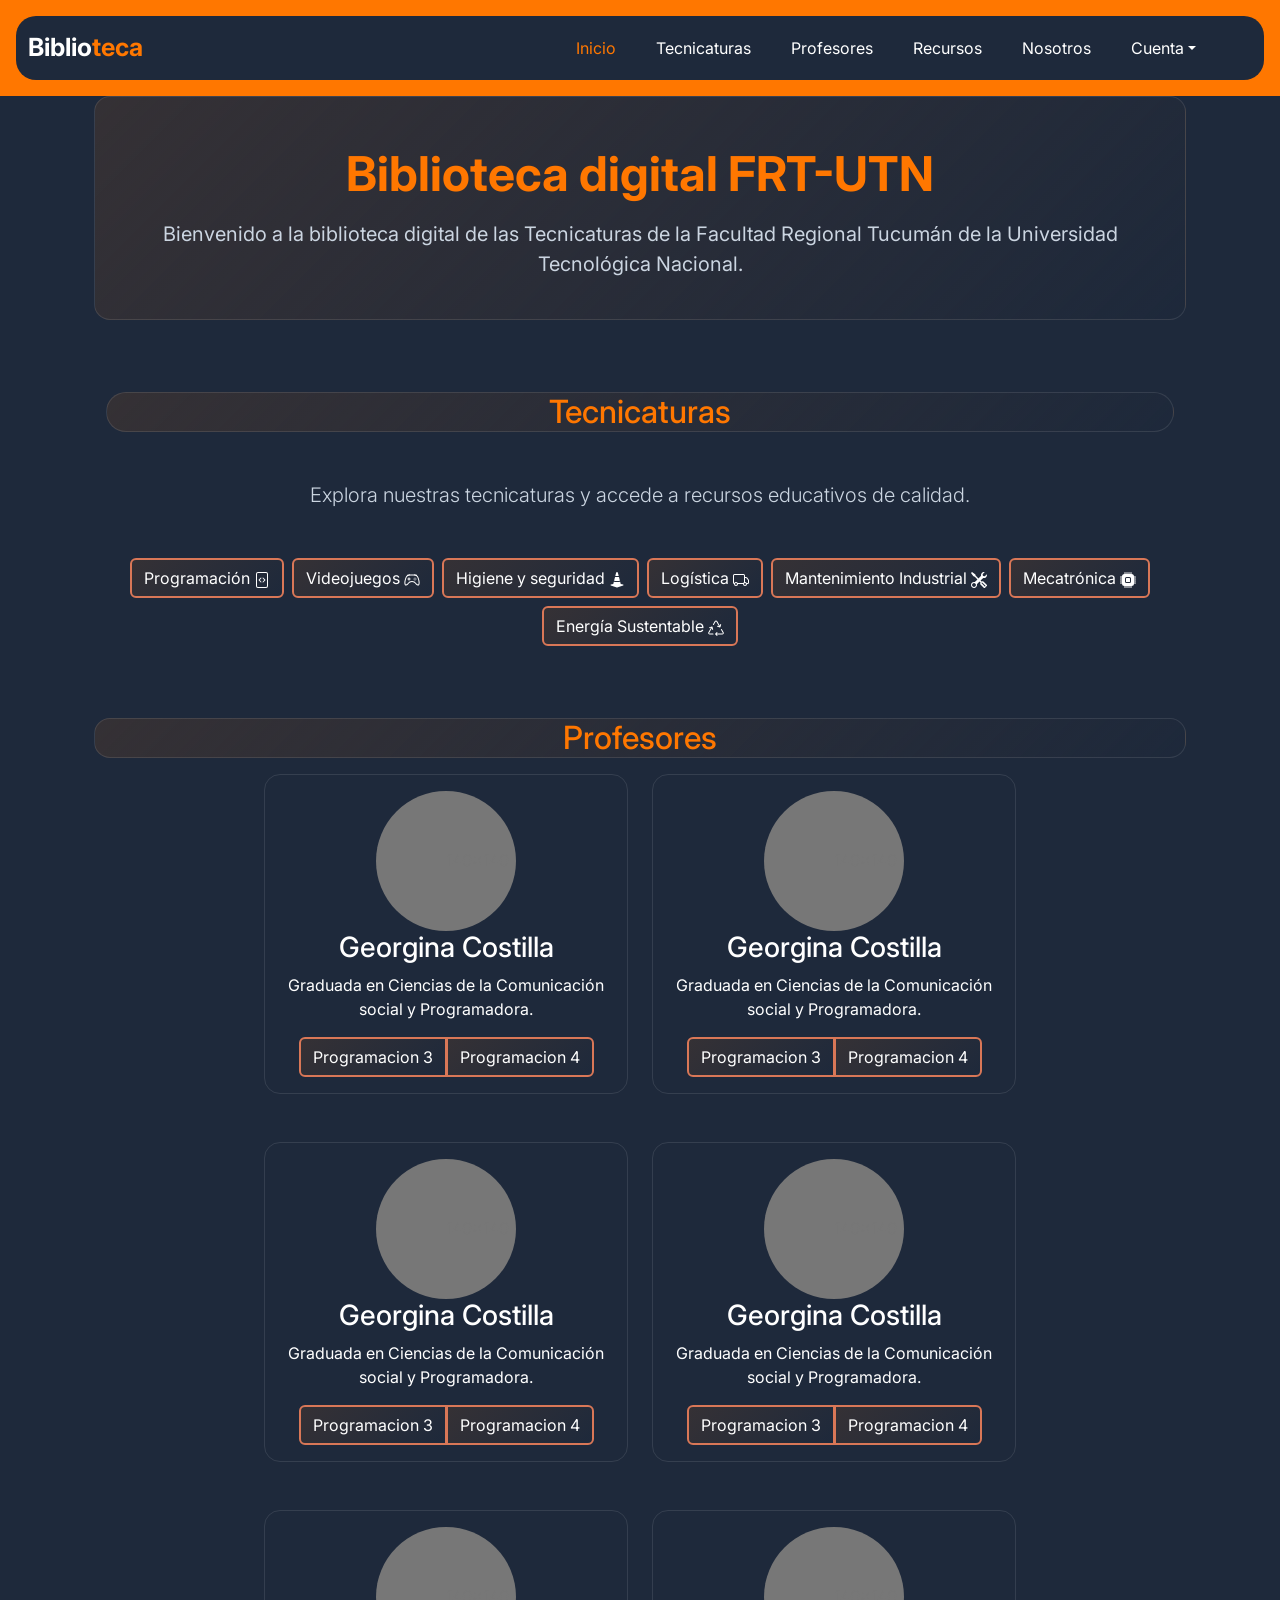
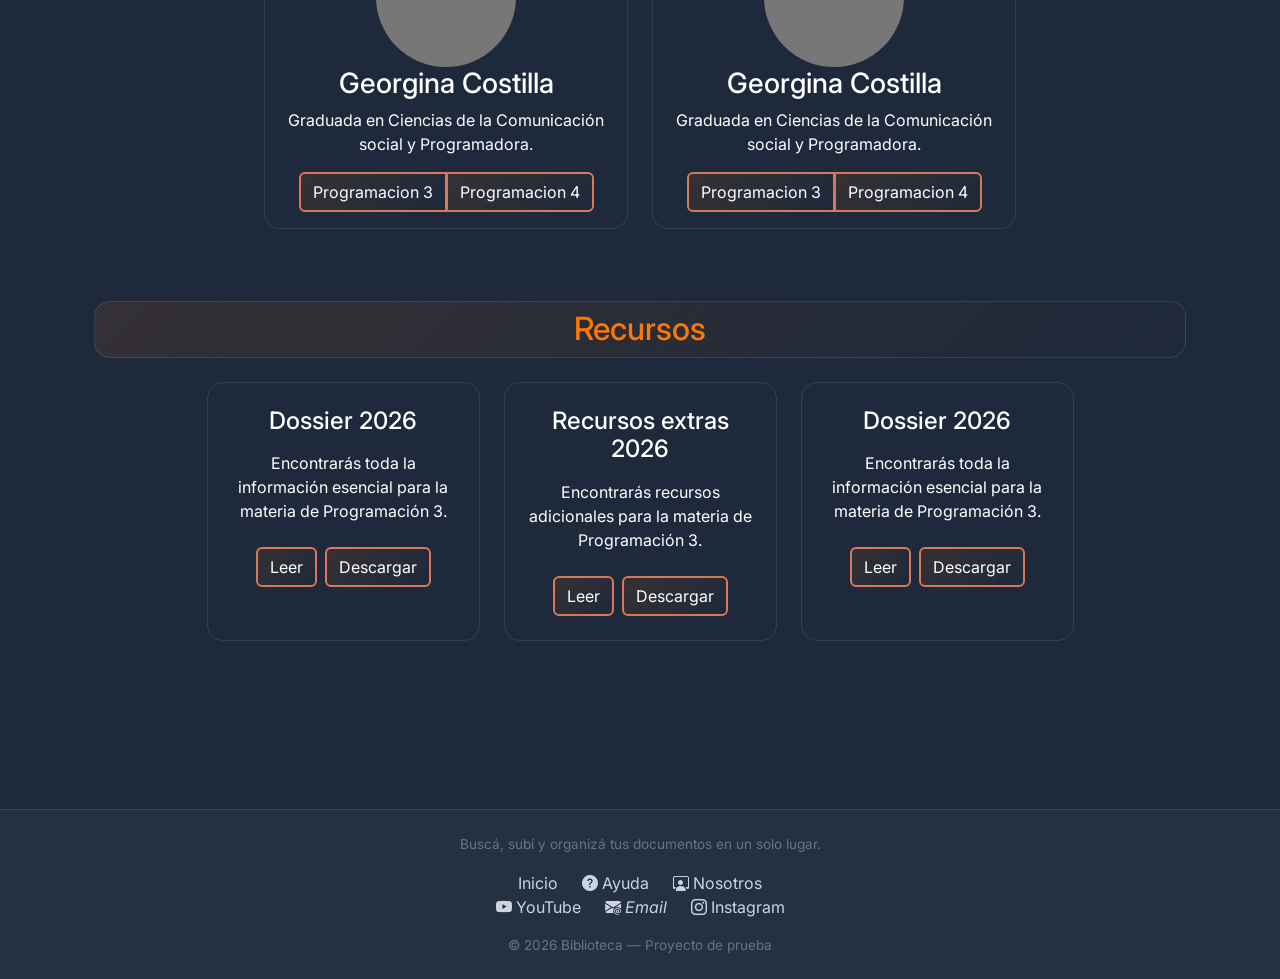
==== index.html @ dbf8df84 "Se cambio la localizacion de Footer a un HTML utilizando JavaScript" ====
<!DOCTYPE html>
<html lang="es">

<head>
    <!--metadatos-->
    <meta charset="UTF-8">
    <meta name="description" content="Biblioteca virtual de la UTN-FRT para las tecnicaturas">
    <meta name="keywords" content="UTN, UTN-FRT, Biblioteca UTN, Biblioteca Virtual UTN, Tecnicaturas, Tecnicaturas UTN, Tecnicaturas UTN-FRT, Programación UTN, Programación UTN-FRT, Higiene y seguridad UTN, Higiene y seguridad UTN-FRT, Logística UTN, Logística UTN-FRT, Desarrollo de videojuegos UTN, Desarrollo de videojuegos UTN-FRT, Mecatrónica UTN, Mecatrónica UTN-FRT, mantenimiento industrial UTN, energías renovables UTN, profesores UTN, material de estudio UTN">
    <meta name="viewport" content="width=device-width, initial-scale=1.0">
    <!--fuente-->
    <!-- Conexión previa para optimizar la carga -->
    <link rel="preconnect" href="https://fonts.googleapis.com">
    <link rel="preconnect" href="https://fonts.gstatic.com" crossorigin>
    <!-- Importación de la fuente Inter desde Google Fonts -->
    <link href="https://fonts.googleapis.com/css2?family=Inter:wght@100..900&display=swap" rel="stylesheet">
    <!--links-->
    <link href="https://cdn.jsdelivr.net/npm/bootstrap@5.3.8/dist/css/bootstrap.min.css" rel="stylesheet"
        integrity="sha384-sRIl4kxILFvY47J16cr9ZwB07vP4J8+LH7qKQnuqkuIAvNWLzeN8tE5YBujZqJLB" crossorigin="anonymous">
    <link rel="stylesheet" href="https://cdn.jsdelivr.net/npm/bootstrap-icons@1.13.1/font/bootstrap-icons.min.css">
    <link rel="icon" href="/img/logo-utn-3.jpg">
    <link rel="stylesheet" href="/style.css">
    <!--titulo-->
    <title>FRT-UTN | Biblioteca digital</title>
</head>

<body>
    <header class="header">
        <nav class="navbar navbar-expand-md" aria-label="Navegación principal">
            <div class="container-fluid">
                <a class="navbar-brand logo" href="#"><span class="logo-color1">Biblio</span><span class="logo-color2">teca</span></a>
                <button class="navbar-toggler" type="button" data-bs-toggle="collapse" data-bs-target="#navbarNavDropdown" aria-controls="navbarNavDropdown" aria-expanded="false" aria-label="Toggle navigation">
                <span class="navbar-toggler-icon"></span>
                </button>
                <div class="collapse navbar-collapse" id="navbarNavDropdown">
                <ul class="navbar-nav ms-auto gap-4 me-5">
                    <li class="nav-item"><a class="nav-link active" aria-current="page" href="#">Inicio</a></li>
                    <li class="nav-item"><a class="nav-link" href="#tecnicaturas">Tecnicaturas</a></li>
                    <li class="nav-item"><a class="nav-link" href="#profesores">Profesores</a></li>
                    <li class="nav-item"><a class="nav-link" href="#recursos">Recursos</a></li>
                    <li class="nav-item"><a class="nav-link" href="#">Nosotros</a></li>
                    <li class="nav-item dropdown"><a class="nav-link dropdown-toggle" href="#" role="button" data-bs-toggle="dropdown" aria-expanded="false">Cuenta</a>
                        <ul class="dropdown-menu">
                            <li><a class="dropdown-item" href="#">Mi perfil</a></li>
                            <li><a class="dropdown-item" href="#">Subir</a></li>
                            <li><a class="dropdown-item" href="#">Cerrar sesión</a></li>
                        </ul>
                    </li>
                </ul>
                </div>
            </div>
        </nav>
    </header>
    
    <main class="container my-5 px-4 pb-5 pt-5">
        <section id="nosotro"
            class="nosotros text-center p-4 pt-5 pb-4 min-vh-40 d-flex flex-column justify-content-center align-items-center mb-5 rounded-4 border border-white border-opacity-10"
            aria-labelledby="titulo-nosotros">
            <div>
                <h1 id="titulo-nosotros" class="display-5 fw-bold mb-3">Biblioteca digital FRT-UTN</h1>
                <p class="fs-5 mx-auto lh-base max-w-700">Bienvenido a la biblioteca digital de las Tecnicaturas de la
                    Facultad Regional Tucumán de la
                    Universidad Tecnológica Nacional.</p>
            </div>
        </section>
        <section id="tecnicaturas">
            <div class="container-fluid py-4">
                <h2 class="text-center">
                    Tecnicaturas
                </h2>
                <p class="lead text-center my-5">
                    Explora nuestras tecnicaturas y accede a recursos educativos de calidad.
                </p>
                <div class="d-flex justify-content-center flex-wrap gap-2">
                    <button type="button" class="btn btn-tecnicatura">
                        Programación
                        <svg xmlns="http://www.w3.org/2000/svg" width="16" height="16" fill="currentColor"
                            class="bi bi-file-code" viewBox="0 0 16 16">
                            <path
                                d="M6.646 5.646a.5.5 0 1 1 .708.708L5.707 8l1.647 1.646a.5.5 0 0 1-.708.708l-2-2a.5.5 0 0 1 0-.708zm2.708 0a.5.5 0 1 0-.708.708L10.293 8 8.646 9.646a.5.5 0 0 0 .708.708l2-2a.5.5 0 0 0 0-.708z" />
                            <path
                                d="M2 2a2 2 0 0 1 2-2h8a2 2 0 0 1 2 2v12a2 2 0 0 1-2 2H4a2 2 0 0 1-2-2zm10-1H4a1 1 0 0 0-1 1v12a1 1 0 0 0 1 1h8a1 1 0 0 0 1-1V2a1 1 0 0 0-1-1" />
                        </svg>
                    </button>
                    <button type="button" class="btn btn-tecnicatura">
                        Videojuegos <svg xmlns="http://www.w3.org/2000/svg" width="16" height="16" fill="currentColor"
                            class="bi bi-controller" viewBox="0 0 16 16">
                            <path
                                d="M11.5 6.027a.5.5 0 1 1-1 0 .5.5 0 0 1 1 0m-1.5 1.5a.5.5 0 1 0 0-1 .5.5 0 0 0 0 1m2.5-.5a.5.5 0 1 1-1 0 .5.5 0 0 1 1 0m-1.5 1.5a.5.5 0 1 0 0-1 .5.5 0 0 0 0 1m-6.5-3h1v1h1v1h-1v1h-1v-1h-1v-1h1z" />
                            <path
                                d="M3.051 3.26a.5.5 0 0 1 .354-.613l1.932-.518a.5.5 0 0 1 .62.39c.655-.079 1.35-.117 2.043-.117.72 0 1.443.041 2.12.126a.5.5 0 0 1 .622-.399l1.932.518a.5.5 0 0 1 .306.729q.211.136.373.297c.408.408.78 1.05 1.095 1.772.32.733.599 1.591.805 2.466s.34 1.78.364 2.606c.024.816-.059 1.602-.328 2.21a1.42 1.42 0 0 1-1.445.83c-.636-.067-1.115-.394-1.513-.773-.245-.232-.496-.526-.739-.808-.126-.148-.25-.292-.368-.423-.728-.804-1.597-1.527-3.224-1.527s-2.496.723-3.224 1.527c-.119.131-.242.275-.368.423-.243.282-.494.575-.739.808-.398.38-.877.706-1.513.773a1.42 1.42 0 0 1-1.445-.83c-.27-.608-.352-1.395-.329-2.21.024-.826.16-1.73.365-2.606.206-.875.486-1.733.805-2.466.315-.722.687-1.364 1.094-1.772a2.3 2.3 0 0 1 .433-.335l-.028-.079zm2.036.412c-.877.185-1.469.443-1.733.708-.276.276-.587.783-.885 1.465a14 14 0 0 0-.748 2.295 12.4 12.4 0 0 0-.339 2.406c-.022.755.062 1.368.243 1.776a.42.42 0 0 0 .426.24c.327-.034.61-.199.929-.502.212-.202.4-.423.615-.674.133-.156.276-.323.44-.504C4.861 9.969 5.978 9.027 8 9.027s3.139.942 3.965 1.855c.164.181.307.348.44.504.214.251.403.472.615.674.318.303.601.468.929.503a.42.42 0 0 0 .426-.241c.18-.408.265-1.02.243-1.776a12.4 12.4 0 0 0-.339-2.406 14 14 0 0 0-.748-2.295c-.298-.682-.61-1.19-.885-1.465-.264-.265-.856-.523-1.733-.708-.85-.179-1.877-.27-2.913-.27s-2.063.091-2.913.27" />
                        </svg>
                    </button>
                    <button type="button" class="btn btn-tecnicatura">
                        Higiene y seguridad
                        <svg xmlns="http://www.w3.org/2000/svg" width="16" height="16" fill="currentColor"
                            class="bi bi-cone-striped" viewBox="0 0 16 16">
                            <path
                                d="m9.97 4.88.953 3.811C10.159 8.878 9.14 9 8 9s-2.158-.122-2.923-.309L6.03 4.88C6.635 4.957 7.3 5 8 5s1.365-.043 1.97-.12m-.245-.978L8.97.88C8.718-.13 7.282-.13 7.03.88L6.275 3.9C6.8 3.965 7.382 4 8 4s1.2-.036 1.725-.098m4.396 8.613a.5.5 0 0 1 .037.96l-6 2a.5.5 0 0 1-.316 0l-6-2a.5.5 0 0 1 .037-.96l2.391-.598.565-2.257c.862.212 1.964.339 3.165.339s2.303-.127 3.165-.339l.565 2.257z" />
                        </svg>
                    </button>
                    <button type="button" class="btn btn-tecnicatura">
                        Logística
                        <svg xmlns="http://www.w3.org/2000/svg" width="16" height="16" fill="currentColor"
                            class="bi bi-truck" viewBox="0 0 16 16">
                            <path
                                d="M0 3.5A1.5 1.5 0 0 1 1.5 2h9A1.5 1.5 0 0 1 12 3.5V5h1.02a1.5 1.5 0 0 1 1.17.563l1.481 1.85a1.5 1.5 0 0 1 .329.938V10.5a1.5 1.5 0 0 1-1.5 1.5H14a2 2 0 1 1-4 0H5a2 2 0 1 1-3.998-.085A1.5 1.5 0 0 1 0 10.5zm1.294 7.456A2 2 0 0 1 4.732 11h5.536a2 2 0 0 1 .732-.732V3.5a.5.5 0 0 0-.5-.5h-9a.5.5 0 0 0-.5.5v7a.5.5 0 0 0 .294.456M12 10a2 2 0 0 1 1.732 1h.768a.5.5 0 0 0 .5-.5V8.35a.5.5 0 0 0-.11-.312l-1.48-1.85A.5.5 0 0 0 13.02 6H12zm-9 1a1 1 0 1 0 0 2 1 1 0 0 0 0-2m9 0a1 1 0 1 0 0 2 1 1 0 0 0 0-2" />
                        </svg>
                    </button>
                    <button type="button" class="btn btn-tecnicatura">
                        Mantenimiento Industrial
                        <svg xmlns="http://www.w3.org/2000/svg" width="16" height="16" fill="currentColor"
                            class="bi bi-tools" viewBox="0 0 16 16">
                            <path
                                d="M1 0 0 1l2.2 3.081a1 1 0 0 0 .815.419h.07a1 1 0 0 1 .708.293l2.675 2.675-2.617 2.654A3.003 3.003 0 0 0 0 13a3 3 0 1 0 5.878-.851l2.654-2.617.968.968-.305.914a1 1 0 0 0 .242 1.023l3.27 3.27a.997.997 0 0 0 1.414 0l1.586-1.586a.997.997 0 0 0 0-1.414l-3.27-3.27a1 1 0 0 0-1.023-.242L10.5 9.5l-.96-.96 2.68-2.643A3.005 3.005 0 0 0 16 3q0-.405-.102-.777l-2.14 2.141L12 4l-.364-1.757L13.777.102a3 3 0 0 0-3.675 3.68L7.462 6.46 4.793 3.793a1 1 0 0 1-.293-.707v-.071a1 1 0 0 0-.419-.814zm9.646 10.646a.5.5 0 0 1 .708 0l2.914 2.915a.5.5 0 0 1-.707.707l-2.915-2.914a.5.5 0 0 1 0-.708M3 11l.471.242.529.026.287.445.445.287.026.529L5 13l-.242.471-.026.529-.445.287-.287.445-.529.026L3 15l-.471-.242L2 14.732l-.287-.445L1.268 14l-.026-.529L1 13l.242-.471.026-.529.445-.287.287-.445.529-.026z" />
                        </svg>
                    </button>
                    <button type="button" class="btn btn-tecnicatura">
                        Mecatrónica
                        <svg xmlns="http://www.w3.org/2000/svg" width="16" height="16" fill="currentColor"
                            class="bi bi-cpu-fill" viewBox="0 0 16 16">
                            <path
                                d="M6.5 6a.5.5 0 0 0-.5.5v3a.5.5 0 0 0 .5.5h3a.5.5 0 0 0 .5-.5v-3a.5.5 0 0 0-.5-.5z" />
                            <path
                                d="M5.5.5a.5.5 0 0 0-1 0V2A2.5 2.5 0 0 0 2 4.5H.5a.5.5 0 0 0 0 1H2v1H.5a.5.5 0 0 0 0 1H2v1H.5a.5.5 0 0 0 0 1H2v1H.5a.5.5 0 0 0 0 1H2A2.5 2.5 0 0 0 4.5 14v1.5a.5.5 0 0 0 1 0V14h1v1.5a.5.5 0 0 0 1 0V14h1v1.5a.5.5 0 0 0 1 0V14h1v1.5a.5.5 0 0 0 1 0V14a2.5 2.5 0 0 0 2.5-2.5h1.5a.5.5 0 0 0 0-1H14v-1h1.5a.5.5 0 0 0 0-1H14v-1h1.5a.5.5 0 0 0 0-1H14v-1h1.5a.5.5 0 0 0 0-1H14A2.5 2.5 0 0 0 11.5 2V.5a.5.5 0 0 0-1 0V2h-1V.5a.5.5 0 0 0-1 0V2h-1V.5a.5.5 0 0 0-1 0V2h-1zm1 4.5h3A1.5 1.5 0 0 1 11 6.5v3A1.5 1.5 0 0 1 9.5 11h-3A1.5 1.5 0 0 1 5 9.5v-3A1.5 1.5 0 0 1 6.5 5" />
                        </svg>
                    </button>
                    <button type="button" class="btn btn-tecnicatura">
                        Energía Sustentable
                        <svg xmlns="http://www.w3.org/2000/svg" width="16" height="16" fill="currentColor"
                            class="bi bi-recycle" viewBox="0 0 16 16">
                            <path
                                d="M9.302 1.256a1.5 1.5 0 0 0-2.604 0l-1.704 2.98a.5.5 0 0 0 .869.497l1.703-2.981a.5.5 0 0 1 .868 0l2.54 4.444-1.256-.337a.5.5 0 1 0-.26.966l2.415.647a.5.5 0 0 0 .613-.353l.647-2.415a.5.5 0 1 0-.966-.259l-.333 1.242zM2.973 7.773l-1.255.337a.5.5 0 1 1-.26-.966l2.416-.647a.5.5 0 0 1 .612.353l.647 2.415a.5.5 0 0 1-.966.259l-.333-1.242-2.545 4.454a.5.5 0 0 0 .434.748H5a.5.5 0 0 1 0 1H1.723A1.5 1.5 0 0 1 .421 12.24zm10.89 1.463a.5.5 0 1 0-.868.496l1.716 3.004a.5.5 0 0 1-.434.748h-5.57l.647-.646a.5.5 0 1 0-.708-.707l-1.5 1.5a.5.5 0 0 0 0 .707l1.5 1.5a.5.5 0 1 0 .708-.707l-.647-.647h5.57a1.5 1.5 0 0 0 1.302-2.244z" />
                        </svg>
                    </button>
                </div>
            </div>
        </section>

        <section id="profesores" class="profesores my-5" aria-labelledby="titulo-profesores">
            <h2 class="text-center rounded-4 mb-3 border border-white border-opacity-10">
                Profesores
            </h2>
            <div id="carGroupProfesores" class="d-flex flex-wrap justify-content-center gap-4">
                <div id="cardProfesor"
                    class="card-profesor text-center p-3 mb-4 rounded-4 border border-white border-opacity-10 col-xxl-4 col-xl-4 col-lg-4 col-md-8 col-sm-12">
                    <svg class="bd-placeholder-img rounded-circle" width="140" height="140"
                        xmlns="http://www.w3.org/2000/svg" role="img" aria-label="Placeholder: 140x140"
                        preserveAspectRatio="xMidYMid slice" focusable="false">
                        <title>Placeholder</title>
                        <rect width="100%" height="100%" fill="#777"></rect><text x="50%" y="50%" fill="#777"
                            dy=".3em">140x140</text>
                    </svg>

                    <h3>Georgina Costilla</h3>
                    <p>Graduada en Ciencias de la Comunicación social y Programadora.</p>
                    <div id="btn-Profesor" class="btn-group" role="group">
                        <button type="button" class="btn btn-Profesor">Programacion 3</button>
                        <button type="button" class="btn btn-Profesor">Programacion 4</button>
                    </div>
                </div>
                <div id="cardProfesor"
                    class="card-profesor text-center p-3 mb-4 rounded-4 border border-white border-opacity-10 col-xxl-4 col-xl-4 col-lg-4 col-md-8 col-sm-12">
                    <svg class="bd-placeholder-img rounded-circle" width="140" height="140"
                        xmlns="http://www.w3.org/2000/svg" role="img" aria-label="Placeholder: 140x140"
                        preserveAspectRatio="xMidYMid slice" focusable="false">
                        <title>Placeholder</title>
                        <rect width="100%" height="100%" fill="#777"></rect><text x="50%" y="50%" fill="#777"
                            dy=".3em">140x140</text>
                    </svg>

                    <h3>Georgina Costilla</h3>
                    <p>Graduada en Ciencias de la Comunicación social y Programadora.</p>
                    <div id="btn-Profesor" class="btn-group" role="group">
                        <button type="button" class="btn btn-Profesor">Programacion 3</button>
                        <button type="button" class="btn btn-Profesor">Programacion 4</button>
                    </div>
                </div>
                <div id="cardProfesor"
                    class="card-profesor text-center p-3 mb-4 rounded-4 border border-white border-opacity-10 col-xxl-4 col-xl-4 col-lg-4 col-md-8 col-sm-12">
                    <svg class="bd-placeholder-img rounded-circle" width="140" height="140"
                        xmlns="http://www.w3.org/2000/svg" role="img" aria-label="Placeholder: 140x140"
                        preserveAspectRatio="xMidYMid slice" focusable="false">
                        <title>Placeholder</title>
                        <rect width="100%" height="100%" fill="#777"></rect><text x="50%" y="50%" fill="#777"
                            dy=".3em">140x140</text>
                    </svg>

                    <h3>Georgina Costilla</h3>
                    <p>Graduada en Ciencias de la Comunicación social y Programadora.</p>
                    <div id="btn-Profesor" class="btn-group" role="group">
                        <button type="button" class="btn btn-Profesor">Programacion 3</button>
                        <button type="button" class="btn btn-Profesor">Programacion 4</button>
                    </div>
                </div>
                <div id="cardProfesor"
                    class="card-profesor text-center p-3 mb-4 rounded-4 border border-white border-opacity-10 col-xxl-4 col-xl-4 col-lg-4 col-md-8 col-sm-12">
                    <svg class="bd-placeholder-img rounded-circle" width="140" height="140"
                        xmlns="http://www.w3.org/2000/svg" role="img" aria-label="Placeholder: 140x140"
                        preserveAspectRatio="xMidYMid slice" focusable="false">
                        <title>Placeholder</title>
                        <rect width="100%" height="100%" fill="#777"></rect><text x="50%" y="50%" fill="#777"
                            dy=".3em">140x140</text>
                    </svg>

                    <h3>Georgina Costilla</h3>
                    <p>Graduada en Ciencias de la Comunicación social y Programadora.</p>
                    <div id="btn-Profesor" class="btn-group" role="group">
                        <button type="button" class="btn btn-Profesor">Programacion 3</button>
                        <button type="button" class="btn btn-Profesor">Programacion 4</button>
                    </div>
                </div>
                <div id="cardProfesor"
                    class="card-profesor text-center p-3 mb-4 rounded-4 border border-white border-opacity-10 col-xxl-4 col-xl-4 col-lg-4 col-md-8 col-sm-12">
                    <svg class="bd-placeholder-img rounded-circle" width="140" height="140"
                        xmlns="http://www.w3.org/2000/svg" role="img" aria-label="Placeholder: 140x140"
                        preserveAspectRatio="xMidYMid slice" focusable="false">
                        <title>Placeholder</title>
                        <rect width="100%" height="100%" fill="#777"></rect><text x="50%" y="50%" fill="#777"
                            dy=".3em">140x140</text>
                    </svg>

                    <h3>Georgina Costilla</h3>
                    <p>Graduada en Ciencias de la Comunicación social y Programadora.</p>
                    <div id="btn-Profesor" class="btn-group" role="group">
                        <button type="button" class="btn btn-Profesor">Programacion 3</button>
                        <button type="button" class="btn btn-Profesor">Programacion 4</button>
                    </div>
                </div>
                <div id="cardProfesor"
                    class="card-profesor text-center p-3 mb-4 rounded-4 border border-white border-opacity-10 col-xxl-4 col-xl-4 col-lg-4 col-md-8 col-sm-12">
                    <svg class="bd-placeholder-img rounded-circle" width="140" height="140"
                        xmlns="http://www.w3.org/2000/svg" role="img" aria-label="Placeholder: 140x140"
                        preserveAspectRatio="xMidYMid slice" focusable="false">
                        <title>Placeholder</title>
                        <rect width="100%" height="100%" fill="#777"></rect><text x="50%" y="50%" fill="#777"
                            dy=".3em">140x140</text>
                    </svg>

                    <h3>Georgina Costilla</h3>
                    <p>Graduada en Ciencias de la Comunicación social y Programadora.</p>
                    <div id="btn-Profesor" class="btn-group" role="group">
                        <button type="button" class="btn btn-Profesor">Programacion 3</button>
                        <button type="button" class="btn btn-Profesor">Programacion 4</button>
                    </div>
                </div>
        </section>

        <section id="recursos" class="recursos my-5" aria-labelledby="titulo-recursos">
            <h2 id="titulo-recursos" class="text-center rounded-4 mb-4 border border-white border-opacity-10 py-2">
                Recursos
            </h2>
            <div id="recursosMain" class="d-flex flex-wrap justify-content-center gap-4">
                <div id="card-recursos"
                    class="card-recurso text-center p-4 mb-4 rounded-4 border border-white border-opacity-10 col-12 col-md-8 col-lg-4 col-xl-3">
                    <h5 class="card-title fs-4 mb-3">Dossier 2026</h5>
                    <p class="card-text mb-4">
                        Encontrarás toda la información esencial para la materia de Programación 3.
                    </p>
                    <div id="btn-recursos" class="d-flex justify-content-center gap-2">
                        <a href="#" class="btn btn-Profesor">Leer</a>
                        <a href="#" class="btn btn-Profesor">Descargar</a>
                    </div>
                </div>
                <div id="card-recursos"
                    class="card-recurso text-center p-4 mb-4 rounded-4 border border-white border-opacity-10 col-12 col-md-8 col-lg-4 col-xl-3">
                    <h5 class="card-title fs-4 mb-3">Recursos extras 2026</h5>
                    <p class="card-text mb-4">
                        Encontrarás recursos adicionales para la materia de Programación 3.
                    </p>
                    <div id="btn-recursos" class="d-flex justify-content-center gap-2">
                        <a href="#" class="btn btn-Profesor">Leer</a>
                        <a href="#" class="btn btn-Profesor">Descargar</a>
                    </div>
                </div>
                <div id="card-recursos"
                    class="card-recurso text-center p-4 mb-4 rounded-4 border border-white border-opacity-10 col-12 col-md-8 col-lg-4 col-xl-3">
                    <h5 class="card-title fs-4 mb-3">Dossier 2026</h5>
                    <p class="card-text mb-4">
                        Encontrarás toda la información esencial para la materia de Programación 3.
                    </p>
                    <div id="btn-recursos" class="d-flex justify-content-center gap-2">
                        <a href="#" class="btn btn-Profesor">Leer</a>
                        <a href="#" class="btn btn-Profesor">Descargar</a>
                    </div>
                </div>
            </div>
        </section>
    </main>
    <!-- Footer will be inserted here -->
  <div id="footer"></div>

  <script>
    fetch("/components/footer.html")
      .then(response => response.text())
      .then(html => {
        document.getElementById("footer").innerHTML = html;
      });
  </script>

    <script src="https://cdn.jsdelivr.net/npm/bootstrap@5.3.8/dist/js/bootstrap.bundle.min.js" integrity="sha384-FKyoEForCGlyvwx9Hj09JcYn3nv7wiPVlz7YYwJrWVcXK/BmnVDxM+D2scQbITxI" crossorigin="anonymous"></script>
</body>

</html>
---- style.css ----
* {
    margin: 0;
    padding: 0;
    box-sizing: border-box;
    font-family: "Inter", sans-serif;
}

:root {
    --color-primario: #1e293b;
    --color-secundario: #ff7700;
    --color-btn: #d97757;
    --color-blanco: #ffffff;
    --color-texto-suave: #cbd5e1;
    --sombra-card: 0 10px 20px rgba(0, 0, 0, 0.3);
}

/*----Navbar----*/

body {
    background-color: var(--color-primario);
    color: var(--color-blanco);
}

section {
    scroll-margin-top: 130px;
}

.header {
    position: fixed;
    top: 0;
    width: 100%;
    padding: 1rem;
    background-color: var(--color-secundario);
    z-index: 1000;
}

.logo {
    text-decoration: none;
    font-size: 25px;
    font-weight: bolder;
}

.logo-color1, .nav-link {
    color: var(--color-blanco);
}

.logo-color2, .navbar .nav-link.active,
.nav-link:hover,
.dropdown-item:hover,
.navbar .nav-link[aria-expanded="true"] {
    color: var(--color-secundario);
    transition: .4s;
}

.navbar{
    background: var(--color-primario);
    border-radius: 20px;
}

/*--Menú hamburguesa--*/
.navbar-toggler {
    border-color: var(--color-blanco);
}

.navbar-toggler-icon {
    filter: brightness(0) invert(1);
    transition: transform 0.3s ease;
}

.navbar-toggler[aria-expanded="true"] .navbar-toggler-icon {
    transform: rotate(90deg);
}

/*--transición del navbar--*/
.navbar-collapse {
    transition: height 0.4s ease;
}

/**--dropdown transición--*/
.dropdown-menu {
    background-color: var(--color-secundario);
    opacity: 0;
    transform: translateY(-10px);
    transition: opacity 0.3s ease, transform 0.3s ease;
}

.dropdown-menu.show {
    opacity: 1;
    transform: translateY(0);
}

.dropdown-item {
    transition: color 0.2s ease, background-color 0.2s ease;
}

.dropdown-item:hover {
    color: var(--color-blanco);
    background-color: var(--color-secundario);
    z-index: 1;
}

/*
.navbar {
    display: flex;
    justify-content:space-between;
    align-items: center;
    padding: 5px 10px;
    border-radius: 20px;
    z-index: -1;
}

.nav-list {
    display: flex;
    gap: 5rem;
}

.nav-list li {
    list-style: none;
}

.nav-list li a {
    padding: 15px;
    text-decoration: none;
    color: var(--color-blanco);
    font-weight: 500;
    border-radius: 50px;
    transition: 0.3s;
}


.dropdown-menu li {
    padding: 150px;
}

.dropdown-menu {
    background-color: var(--color-blanco);
    display: none;
    position: absolute;
    margin-top: 10px;
    padding: 15px 5px;
    border-radius: 20px;
}

.nav-list li a:hover {
    color: var(--color-primario);
    text-shadow: 0 0 1rem var(--color-blanco);
}

.nav-list li:hover>ul {
    display: block;
}
*/


/* main */

.nosotros {
    background: linear-gradient(135deg, rgba(255, 119, 0, 0.1) 0%, rgba(30, 41, 59, 1) 100%);
    border: 1px solid rgba(255, 255, 255, 0.1);
}

.nosotros h1 {
    color: var(--color-secundario);
}

.nosotros p {
    color: var(--color-texto-suave);
}
/*
main {
    padding-top: 100px;
    max-width: 1200px;
    margin: 0 auto;
    padding-left: 2rem;
    padding-right: 2rem;
    padding-bottom: 4rem;
}

.nosotros {
    text-align: center;
    padding: 4rem 1rem 3rem 1rem;
    min-height: 40vh;
    display: flex;
    flex-direction: column;
    justify-content: center;
    align-items: center;
    background: linear-gradient(135deg, rgba(255, 119, 0, 0.1) 0%, rgba(30, 41, 59, 1) 100%);
    border-radius: 20px;
    margin-bottom: 3rem;
    border: 1px solid rgba(255, 255, 255, 0.1);
}

.nosotros h1 {
    font-size: 2.5rem;
    color: var(--color-secundario);
    margin-bottom: 1rem;
}

.nosotros p {
    font-size: 1.1rem;
    color: var(--color-texto-suave);
    max-width: 700px;
    margin: 0 auto;
    line-height: 1.6;
}
*/

/* Tecnicaturas */

#tecnicaturas {
    width: 100%;
}

#tecnicaturas h2 {
    color: var(--color-secundario);
    background: linear-gradient(135deg, rgba(255, 119, 0, 0.1) 0%, rgba(30, 41, 59, 1) 100%);
    border-radius: 20px;
    margin-bottom: 2%;
    border: 1px solid rgba(255, 255, 255, 0.1);
}

#tecnicaturas p {
    color: var(--color-texto-suave);
    width: 100%;
}

.btn-tecnicatura {
    color: var(--color-blanco);
    border: 2px solid var(--color-btn);
    background: linear-gradient(135deg, rgba(255, 119, 0, 0.1) 0%, rgba(30, 41, 59, 1) 100%);
    transition: 0.3s;
}

.btn-tecnicatura:hover {
    background-color: var(--color-btn);
    border-color: var(--color-btn);
    color: var(--color-blanco);
}

/* SECCIÓN PROFESORES */

#profesores h2 {
    color: var(--color-secundario);
    background: linear-gradient(135deg, rgba(255, 119, 0, 0.1) 0%, rgba(30, 41, 59, 1) 100%);
}

#cardProfesor {
    border: 1px solid rgba(255, 255, 255, 0.1);
    transition: 0.5s;
}

#cardProfesor:hover {
    background: linear-gradient(135deg, rgba(255, 119, 0, 0.1) 0%, rgba(30, 41, 59, 1) 100%);
    box-shadow: var(--sombra-card);
    border-color: var(--color-secundario);
    width: 60%;
}   

.btn-Profesor {
    color: var(--color-blanco);
    border: 2px solid var(--color-btn);
    background: linear-gradient(135deg, rgba(255, 119, 0, 0.1) 0%, rgba(30, 41, 59, 1) 100%);

}
/* Recursos */

#recursos h2 {
    color: var(--color-secundario);
    background: linear-gradient(135deg, rgba(255, 119, 0, 0.1) 0%, rgba(30, 41, 59, 1) 100%);
}

.btn-recursos {
    color: var(--color-blanco);
    border: 2px solid var(--color-btn);
    background: linear-gradient(135deg, rgba(255, 119, 0, 0.1) 0%, rgba(30, 41, 59, 1) 100%);

}

/*
.tecnicaturas,
.recursos,
.profesores {
    margin-bottom: 4rem;
}

.tecnicaturas>div:first-child,
.recursos>div:first-child,
.profesores>div:first-child {
    text-align: center;
    margin-bottom: 2rem;
}

h2 {
    font-size: 2rem;
    color: var(--color-blanco);
    display: inline-block;
    margin-bottom: 0.5rem;
}

h2::after {
    content: '';
    display: block;
    width: 50%;
    height: 4px;
    background-color: var(--color-secundario);
    margin: 0.5rem auto 0 auto;
    border-radius: 2px;
}

section>div>p {
    color: #94a3b8;
    font-size: 1rem;
}

.tecnicaturas-main,
.recursos-main,
.profesores-main {
    display: grid;
    grid-template-columns: repeat(auto-fit, minmax(280px, 1fr));
    gap: 1.5rem;
    width: 100%;
}

.tecnicatura-card,
.recurso-card,
.profesor-card {
    background-color: rgba(255, 255, 255, 0.05);
    border: 1px solid rgba(255, 255, 255, 0.1);
    padding: 1.8rem;
    border-radius: 15px;
    transition: transform 0.3s ease, box-shadow 0.3s ease, border-color 0.3s ease;
    display: flex;
    flex-direction: column;
}

.tecnicatura-card:hover,
.recurso-card:hover,
.profesor-card:hover {
    transform: translateY(-5px);
    box-shadow: var(--sombra-card);
    border-color: var(--color-secundario);
}

.tecnicatura-card h3,
.recurso-card h3,
.profesor-card h3 {
    color: var(--color-secundario);
    font-size: 1.3rem;
    margin-bottom: 0.8rem;
}

.tecnicatura-card p,
.recurso-card p,
.profesor-card p {
    color: #e2e8f0;
    font-size: 0.95rem;
    line-height: 1.5;
}

/* footer */

.footer {
    background-color: rgba(255, 255, 255, 0.03);
    border-top: 1px solid rgba(255, 255, 255, 0.1);
   /* padding: 2.5rem 1rem 1.5rem 1rem;
    text-align: center;*/
}
/*
.footer-content {
    display: flex;
    flex-direction: column;
    align-items: center;
    gap: 1rem;
    margin-bottom: 1.5rem;
}

.footer-links ul {
    display: flex;
    gap: 2rem;
    list-style: none;
    flex-wrap: wrap;
    justify-content: center;
}
*/
.footer-links a {
    color: var(--color-texto-suave);
    text-decoration: none;
    transition: 0.3s;
}

.footer-links a:hover {
    color: var(--color-secundario);
}

.footer p {
    color: #64748b;
    font-size: 0.85rem;
}

/* MEDIA QUERIES */
/*
@media (max-width: 1024px) {
    main {
        max-width: 90%;
        padding-left: 1.5rem;
        padding-right: 1.5rem;
    }

    .nosotros h1 {
        font-size: 2.2rem;
    }
}

@media (max-width: 768px) {

    .header {
        padding: 1.2rem 1.5rem;
    }

    .nav-list {
        gap: 1.5rem;
    }

    .nav-list li a {
        padding: 10px;
        font-size: 0.9rem;
    }

    main {
        padding-top: 130px;
        padding-bottom: 3rem;
    }

    section[id] {
        scroll-margin-top: 130px;
    }

    .nosotros {
        padding: 2.5rem 1rem;
        min-height: 30vh;
        margin-bottom: 2.5rem;
    }

    .nosotros h1 {
        font-size: 1.8rem;
    }

    .nosotros p {
        font-size: 1rem;
    }

    h2 {
        font-size: 1.6rem;
    }

    .tecnicaturas,
    .recursos,
    .profesores {
        margin-bottom: 3rem;
    }

    .tecnicaturas-main,
    .recursos-main,
    .profesores-main {
        gap: 1.2rem;
    }

    .tecnicatura-card,
    .recurso-card,
    .profesor-card {
        padding: 1.4rem;
    }

    .footer-links ul {
        gap: 1.2rem;
    }
}

@media (max-width: 480px) {
    main {
        padding-left: 1rem;
        padding-right: 1rem;
        padding-top: 140px;
    }

    section[id] {
        scroll-margin-top: 140px;
    }

    .header {
        padding: 1rem;
    }

    .navbar {
        flex-wrap: wrap;
        row-gap: 0.5rem;
    }

    .nav-list {
        flex-wrap: wrap;
        gap: 0.5rem;
        justify-content: center;
    }

    .nosotros h1 {
        font-size: 1.5rem;
    }

    .nosotros p,
    section>div>p {
        font-size: 0.9rem;
    }

    h2 {
        font-size: 1.4rem;
    }

    .tecnicaturas-main,
    .recursos-main,
    .profesores-main {
        grid-template-columns: 1fr;
    }

    .footer-links ul {
        flex-direction: column;
        gap: 0.8rem;
    }
}
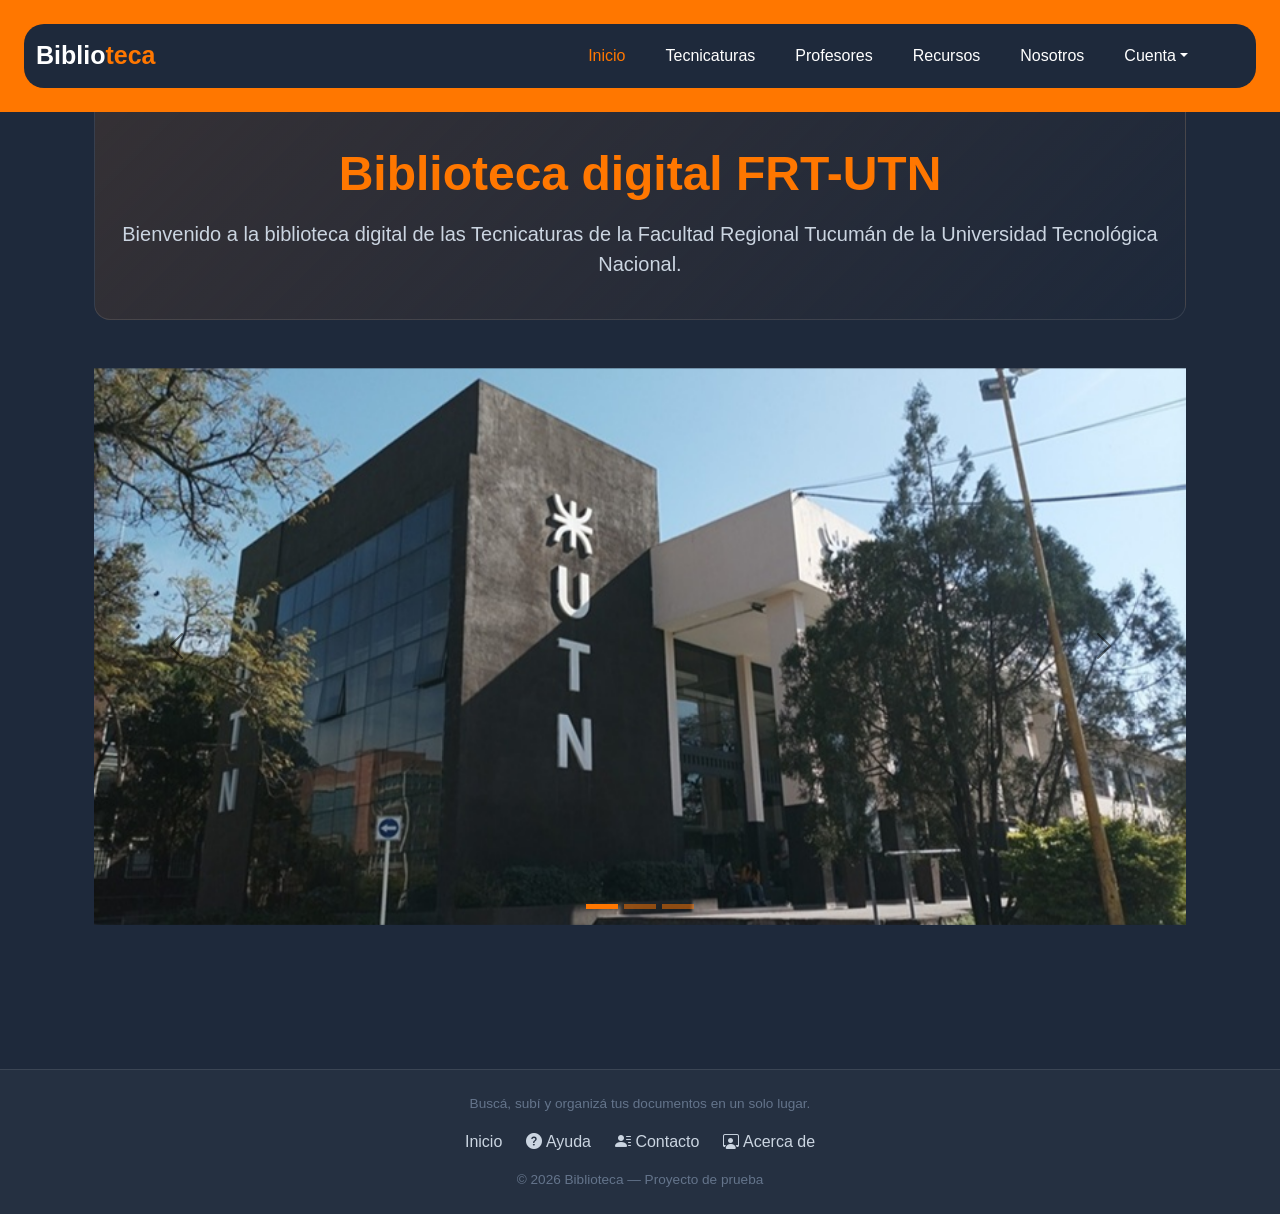
==== commit d9c34be9: "refactor:main,tecnicaturas,profesores" ====
--- a/index.html
+++ b/index.html
@@ -2,24 +2,18 @@
 <html lang="es">
 
 <head>
-    <!--metadatos-->
     <meta charset="UTF-8">
     <meta name="description" content="Biblioteca virtual de la UTN-FRT para las tecnicaturas">
-    <meta name="keywords" content="UTN, UTN-FRT, Biblioteca UTN, Biblioteca Virtual UTN, Tecnicaturas, Tecnicaturas UTN, Tecnicaturas UTN-FRT, Programación UTN, Programación UTN-FRT, Higiene y seguridad UTN, Higiene y seguridad UTN-FRT, Logística UTN, Logística UTN-FRT, Desarrollo de videojuegos UTN, Desarrollo de videojuegos UTN-FRT, Mecatrónica UTN, Mecatrónica UTN-FRT, mantenimiento industrial UTN, energías renovables UTN, profesores UTN, material de estudio UTN">
+    <meta name="keywords"
+        content="UTN, UTN-FRT, Biblioteca UTN, Biblioteca Virtual UTN, Tecnicaturas, Tecnicaturas UTN, Tecnicaturas UTN-FRT, Programación UTN, Programación UTN-FRT, Higiene y seguridad UTN, Higiene y seguridad UTN-FRT, Logística UTN, Logística UTN-FRT, Desarrollo de videojuegos UTN, Desarrollo de videojuegos UTN-FRT, Mecatrónica UTN, Mecatrónica UTN-FRT, mantenimiento industrial UTN, energías renovables UTN, profesores UTN, material de estudio UTN">
     <meta name="viewport" content="width=device-width, initial-scale=1.0">
-    <!--fuente-->
-    <!-- Conexión previa para optimizar la carga -->
-    <link rel="preconnect" href="https://fonts.googleapis.com">
-    <link rel="preconnect" href="https://fonts.gstatic.com" crossorigin>
-    <!-- Importación de la fuente Inter desde Google Fonts -->
-    <link href="https://fonts.googleapis.com/css2?family=Inter:wght@100..900&display=swap" rel="stylesheet">
-    <!--links-->
     <link href="https://cdn.jsdelivr.net/npm/bootstrap@5.3.8/dist/css/bootstrap.min.css" rel="stylesheet"
         integrity="sha384-sRIl4kxILFvY47J16cr9ZwB07vP4J8+LH7qKQnuqkuIAvNWLzeN8tE5YBujZqJLB" crossorigin="anonymous">
+    <script src="https://cdn.jsdelivr.net/npm/bootstrap@5.3.8/dist/js/bootstrap.bundle.min.js"
+        integrity="sha384-FKyoEForCGlyvwx9Hj09JcYn3nv7wiPVlz7YYwJrWVcXK/BmnVDxM+D2scQbITxI"
+        crossorigin="anonymous"></script>
     <link rel="stylesheet" href="https://cdn.jsdelivr.net/npm/bootstrap-icons@1.13.1/font/bootstrap-icons.min.css">
-    <link rel="icon" href="/img/logo-utn-3.jpg">
     <link rel="stylesheet" href="/style.css">
-    <!--titulo-->
     <title>FRT-UTN | Biblioteca digital</title>
 </head>
 
@@ -27,30 +21,34 @@
     <header class="header">
         <nav class="navbar navbar-expand-md" aria-label="Navegación principal">
             <div class="container-fluid">
-                <a class="navbar-brand logo" href="#"><span class="logo-color1">Biblio</span><span class="logo-color2">teca</span></a>
-                <button class="navbar-toggler" type="button" data-bs-toggle="collapse" data-bs-target="#navbarNavDropdown" aria-controls="navbarNavDropdown" aria-expanded="false" aria-label="Toggle navigation">
-                <span class="navbar-toggler-icon"></span>
+                <a class="navbar-brand logo" href="#"><span class="logo-color1">Biblio</span><span
+                        class="logo-color2">teca</span></a>
+                <button class="navbar-toggler" type="button" data-bs-toggle="collapse"
+                    data-bs-target="#navbarNavDropdown" aria-controls="navbarNavDropdown" aria-expanded="false"
+                    aria-label="Toggle navigation">
+                    <span class="navbar-toggler-icon"></span>
                 </button>
                 <div class="collapse navbar-collapse" id="navbarNavDropdown">
-                <ul class="navbar-nav ms-auto gap-4 me-5">
-                    <li class="nav-item"><a class="nav-link active" aria-current="page" href="#">Inicio</a></li>
-                    <li class="nav-item"><a class="nav-link" href="#tecnicaturas">Tecnicaturas</a></li>
-                    <li class="nav-item"><a class="nav-link" href="#profesores">Profesores</a></li>
-                    <li class="nav-item"><a class="nav-link" href="#recursos">Recursos</a></li>
-                    <li class="nav-item"><a class="nav-link" href="#">Nosotros</a></li>
-                    <li class="nav-item dropdown"><a class="nav-link dropdown-toggle" href="#" role="button" data-bs-toggle="dropdown" aria-expanded="false">Cuenta</a>
-                        <ul class="dropdown-menu">
-                            <li><a class="dropdown-item" href="#">Mi perfil</a></li>
-                            <li><a class="dropdown-item" href="#">Subir</a></li>
-                            <li><a class="dropdown-item" href="#">Cerrar sesión</a></li>
-                        </ul>
-                    </li>
-                </ul>
+                    <ul class="navbar-nav ms-auto gap-4 me-5">
+                        <li class="nav-item"><a class="nav-link active" aria-current="page" href="#">Inicio</a></li>
+                        <li class="nav-item"><a class="nav-link" href="#">Tecnicaturas</a></li>
+                        <li class="nav-item"><a class="nav-link" href="/components/profesores.html">Profesores</a></li>
+                        <li class="nav-item"><a class="nav-link" href="#">Recursos</a></li>
+                        <li class="nav-item"><a class="nav-link" href="#">Nosotros</a></li>
+                        <li class="nav-item dropdown"><a class="nav-link dropdown-toggle" href="#" role="button"
+                                data-bs-toggle="dropdown" aria-expanded="false">Cuenta</a>
+                            <ul class="dropdown-menu">
+                                <li><a class="dropdown-item" href="#">Mi perfil</a></li>
+                                <li><a class="dropdown-item" href="#">Subir</a></li>
+                                <li><a class="dropdown-item" href="#">Cerrar sesión</a></li>
+                            </ul>
+                        </li>
+                    </ul>
                 </div>
             </div>
         </nav>
     </header>
-    
+
     <main class="container my-5 px-4 pb-5 pt-5">
         <section id="nosotro"
             class="nosotros text-center p-4 pt-5 pb-4 min-vh-40 d-flex flex-column justify-content-center align-items-center mb-5 rounded-4 border border-white border-opacity-10"
@@ -62,242 +60,70 @@
                     Universidad Tecnológica Nacional.</p>
             </div>
         </section>
-        <section id="tecnicaturas">
-            <div class="container-fluid py-4">
-                <h2 class="text-center">
-                    Tecnicaturas
-                </h2>
-                <p class="lead text-center my-5">
-                    Explora nuestras tecnicaturas y accede a recursos educativos de calidad.
-                </p>
-                <div class="d-flex justify-content-center flex-wrap gap-2">
-                    <button type="button" class="btn btn-tecnicatura">
-                        Programación
-                        <svg xmlns="http://www.w3.org/2000/svg" width="16" height="16" fill="currentColor"
-                            class="bi bi-file-code" viewBox="0 0 16 16">
-                            <path
-                                d="M6.646 5.646a.5.5 0 1 1 .708.708L5.707 8l1.647 1.646a.5.5 0 0 1-.708.708l-2-2a.5.5 0 0 1 0-.708zm2.708 0a.5.5 0 1 0-.708.708L10.293 8 8.646 9.646a.5.5 0 0 0 .708.708l2-2a.5.5 0 0 0 0-.708z" />
-                            <path
-                                d="M2 2a2 2 0 0 1 2-2h8a2 2 0 0 1 2 2v12a2 2 0 0 1-2 2H4a2 2 0 0 1-2-2zm10-1H4a1 1 0 0 0-1 1v12a1 1 0 0 0 1 1h8a1 1 0 0 0 1-1V2a1 1 0 0 0-1-1" />
-                        </svg>
-                    </button>
-                    <button type="button" class="btn btn-tecnicatura">
-                        Videojuegos <svg xmlns="http://www.w3.org/2000/svg" width="16" height="16" fill="currentColor"
-                            class="bi bi-controller" viewBox="0 0 16 16">
-                            <path
-                                d="M11.5 6.027a.5.5 0 1 1-1 0 .5.5 0 0 1 1 0m-1.5 1.5a.5.5 0 1 0 0-1 .5.5 0 0 0 0 1m2.5-.5a.5.5 0 1 1-1 0 .5.5 0 0 1 1 0m-1.5 1.5a.5.5 0 1 0 0-1 .5.5 0 0 0 0 1m-6.5-3h1v1h1v1h-1v1h-1v-1h-1v-1h1z" />
-                            <path
-                                d="M3.051 3.26a.5.5 0 0 1 .354-.613l1.932-.518a.5.5 0 0 1 .62.39c.655-.079 1.35-.117 2.043-.117.72 0 1.443.041 2.12.126a.5.5 0 0 1 .622-.399l1.932.518a.5.5 0 0 1 .306.729q.211.136.373.297c.408.408.78 1.05 1.095 1.772.32.733.599 1.591.805 2.466s.34 1.78.364 2.606c.024.816-.059 1.602-.328 2.21a1.42 1.42 0 0 1-1.445.83c-.636-.067-1.115-.394-1.513-.773-.245-.232-.496-.526-.739-.808-.126-.148-.25-.292-.368-.423-.728-.804-1.597-1.527-3.224-1.527s-2.496.723-3.224 1.527c-.119.131-.242.275-.368.423-.243.282-.494.575-.739.808-.398.38-.877.706-1.513.773a1.42 1.42 0 0 1-1.445-.83c-.27-.608-.352-1.395-.329-2.21.024-.826.16-1.73.365-2.606.206-.875.486-1.733.805-2.466.315-.722.687-1.364 1.094-1.772a2.3 2.3 0 0 1 .433-.335l-.028-.079zm2.036.412c-.877.185-1.469.443-1.733.708-.276.276-.587.783-.885 1.465a14 14 0 0 0-.748 2.295 12.4 12.4 0 0 0-.339 2.406c-.022.755.062 1.368.243 1.776a.42.42 0 0 0 .426.24c.327-.034.61-.199.929-.502.212-.202.4-.423.615-.674.133-.156.276-.323.44-.504C4.861 9.969 5.978 9.027 8 9.027s3.139.942 3.965 1.855c.164.181.307.348.44.504.214.251.403.472.615.674.318.303.601.468.929.503a.42.42 0 0 0 .426-.241c.18-.408.265-1.02.243-1.776a12.4 12.4 0 0 0-.339-2.406 14 14 0 0 0-.748-2.295c-.298-.682-.61-1.19-.885-1.465-.264-.265-.856-.523-1.733-.708-.85-.179-1.877-.27-2.913-.27s-2.063.091-2.913.27" />
-                        </svg>
-                    </button>
-                    <button type="button" class="btn btn-tecnicatura">
-                        Higiene y seguridad
-                        <svg xmlns="http://www.w3.org/2000/svg" width="16" height="16" fill="currentColor"
-                            class="bi bi-cone-striped" viewBox="0 0 16 16">
-                            <path
-                                d="m9.97 4.88.953 3.811C10.159 8.878 9.14 9 8 9s-2.158-.122-2.923-.309L6.03 4.88C6.635 4.957 7.3 5 8 5s1.365-.043 1.97-.12m-.245-.978L8.97.88C8.718-.13 7.282-.13 7.03.88L6.275 3.9C6.8 3.965 7.382 4 8 4s1.2-.036 1.725-.098m4.396 8.613a.5.5 0 0 1 .037.96l-6 2a.5.5 0 0 1-.316 0l-6-2a.5.5 0 0 1 .037-.96l2.391-.598.565-2.257c.862.212 1.964.339 3.165.339s2.303-.127 3.165-.339l.565 2.257z" />
-                        </svg>
-                    </button>
-                    <button type="button" class="btn btn-tecnicatura">
-                        Logística
-                        <svg xmlns="http://www.w3.org/2000/svg" width="16" height="16" fill="currentColor"
-                            class="bi bi-truck" viewBox="0 0 16 16">
-                            <path
-                                d="M0 3.5A1.5 1.5 0 0 1 1.5 2h9A1.5 1.5 0 0 1 12 3.5V5h1.02a1.5 1.5 0 0 1 1.17.563l1.481 1.85a1.5 1.5 0 0 1 .329.938V10.5a1.5 1.5 0 0 1-1.5 1.5H14a2 2 0 1 1-4 0H5a2 2 0 1 1-3.998-.085A1.5 1.5 0 0 1 0 10.5zm1.294 7.456A2 2 0 0 1 4.732 11h5.536a2 2 0 0 1 .732-.732V3.5a.5.5 0 0 0-.5-.5h-9a.5.5 0 0 0-.5.5v7a.5.5 0 0 0 .294.456M12 10a2 2 0 0 1 1.732 1h.768a.5.5 0 0 0 .5-.5V8.35a.5.5 0 0 0-.11-.312l-1.48-1.85A.5.5 0 0 0 13.02 6H12zm-9 1a1 1 0 1 0 0 2 1 1 0 0 0 0-2m9 0a1 1 0 1 0 0 2 1 1 0 0 0 0-2" />
-                        </svg>
-                    </button>
-                    <button type="button" class="btn btn-tecnicatura">
-                        Mantenimiento Industrial
-                        <svg xmlns="http://www.w3.org/2000/svg" width="16" height="16" fill="currentColor"
-                            class="bi bi-tools" viewBox="0 0 16 16">
-                            <path
-                                d="M1 0 0 1l2.2 3.081a1 1 0 0 0 .815.419h.07a1 1 0 0 1 .708.293l2.675 2.675-2.617 2.654A3.003 3.003 0 0 0 0 13a3 3 0 1 0 5.878-.851l2.654-2.617.968.968-.305.914a1 1 0 0 0 .242 1.023l3.27 3.27a.997.997 0 0 0 1.414 0l1.586-1.586a.997.997 0 0 0 0-1.414l-3.27-3.27a1 1 0 0 0-1.023-.242L10.5 9.5l-.96-.96 2.68-2.643A3.005 3.005 0 0 0 16 3q0-.405-.102-.777l-2.14 2.141L12 4l-.364-1.757L13.777.102a3 3 0 0 0-3.675 3.68L7.462 6.46 4.793 3.793a1 1 0 0 1-.293-.707v-.071a1 1 0 0 0-.419-.814zm9.646 10.646a.5.5 0 0 1 .708 0l2.914 2.915a.5.5 0 0 1-.707.707l-2.915-2.914a.5.5 0 0 1 0-.708M3 11l.471.242.529.026.287.445.445.287.026.529L5 13l-.242.471-.026.529-.445.287-.287.445-.529.026L3 15l-.471-.242L2 14.732l-.287-.445L1.268 14l-.026-.529L1 13l.242-.471.026-.529.445-.287.287-.445.529-.026z" />
-                        </svg>
-                    </button>
-                    <button type="button" class="btn btn-tecnicatura">
-                        Mecatrónica
-                        <svg xmlns="http://www.w3.org/2000/svg" width="16" height="16" fill="currentColor"
-                            class="bi bi-cpu-fill" viewBox="0 0 16 16">
-                            <path
-                                d="M6.5 6a.5.5 0 0 0-.5.5v3a.5.5 0 0 0 .5.5h3a.5.5 0 0 0 .5-.5v-3a.5.5 0 0 0-.5-.5z" />
-                            <path
-                                d="M5.5.5a.5.5 0 0 0-1 0V2A2.5 2.5 0 0 0 2 4.5H.5a.5.5 0 0 0 0 1H2v1H.5a.5.5 0 0 0 0 1H2v1H.5a.5.5 0 0 0 0 1H2v1H.5a.5.5 0 0 0 0 1H2A2.5 2.5 0 0 0 4.5 14v1.5a.5.5 0 0 0 1 0V14h1v1.5a.5.5 0 0 0 1 0V14h1v1.5a.5.5 0 0 0 1 0V14h1v1.5a.5.5 0 0 0 1 0V14a2.5 2.5 0 0 0 2.5-2.5h1.5a.5.5 0 0 0 0-1H14v-1h1.5a.5.5 0 0 0 0-1H14v-1h1.5a.5.5 0 0 0 0-1H14v-1h1.5a.5.5 0 0 0 0-1H14A2.5 2.5 0 0 0 11.5 2V.5a.5.5 0 0 0-1 0V2h-1V.5a.5.5 0 0 0-1 0V2h-1V.5a.5.5 0 0 0-1 0V2h-1zm1 4.5h3A1.5 1.5 0 0 1 11 6.5v3A1.5 1.5 0 0 1 9.5 11h-3A1.5 1.5 0 0 1 5 9.5v-3A1.5 1.5 0 0 1 6.5 5" />
-                        </svg>
-                    </button>
-                    <button type="button" class="btn btn-tecnicatura">
-                        Energía Sustentable
-                        <svg xmlns="http://www.w3.org/2000/svg" width="16" height="16" fill="currentColor"
-                            class="bi bi-recycle" viewBox="0 0 16 16">
-                            <path
-                                d="M9.302 1.256a1.5 1.5 0 0 0-2.604 0l-1.704 2.98a.5.5 0 0 0 .869.497l1.703-2.981a.5.5 0 0 1 .868 0l2.54 4.444-1.256-.337a.5.5 0 1 0-.26.966l2.415.647a.5.5 0 0 0 .613-.353l.647-2.415a.5.5 0 1 0-.966-.259l-.333 1.242zM2.973 7.773l-1.255.337a.5.5 0 1 1-.26-.966l2.416-.647a.5.5 0 0 1 .612.353l.647 2.415a.5.5 0 0 1-.966.259l-.333-1.242-2.545 4.454a.5.5 0 0 0 .434.748H5a.5.5 0 0 1 0 1H1.723A1.5 1.5 0 0 1 .421 12.24zm10.89 1.463a.5.5 0 1 0-.868.496l1.716 3.004a.5.5 0 0 1-.434.748h-5.57l.647-.646a.5.5 0 1 0-.708-.707l-1.5 1.5a.5.5 0 0 0 0 .707l1.5 1.5a.5.5 0 1 0 .708-.707l-.647-.647h5.57a1.5 1.5 0 0 0 1.302-2.244z" />
-                        </svg>
-                    </button>
+
+        <section id="carrusel" class="mb-5">
+            <div id="carouselExampleDark" class="carousel carousel-dark slide">
+                <div class="carousel-indicators">
+                    <button id="btn-indicadorCarrusel" type="button" data-bs-target="#carouselExampleDark"
+                        data-bs-slide-to="0" class="active" aria-current="true" aria-label="Slide 1"></button>
+                    <button id="btn-indicadorCarrusel" type="button" data-bs-target="#carouselExampleDark"
+                        data-bs-slide-to="1" aria-label="Slide 2"></button>
+                    <button id="btn-indicadorCarrusel" type="button" data-bs-target="#carouselExampleDark"
+                        data-bs-slide-to="2" aria-label="Slide 3"></button>
                 </div>
-            </div>
-        </section>
-
-        <section id="profesores" class="profesores my-5" aria-labelledby="titulo-profesores">
-            <h2 class="text-center rounded-4 mb-3 border border-white border-opacity-10">
-                Profesores
-            </h2>
-            <div id="carGroupProfesores" class="d-flex flex-wrap justify-content-center gap-4">
-                <div id="cardProfesor"
-                    class="card-profesor text-center p-3 mb-4 rounded-4 border border-white border-opacity-10 col-xxl-4 col-xl-4 col-lg-4 col-md-8 col-sm-12">
-                    <svg class="bd-placeholder-img rounded-circle" width="140" height="140"
-                        xmlns="http://www.w3.org/2000/svg" role="img" aria-label="Placeholder: 140x140"
-                        preserveAspectRatio="xMidYMid slice" focusable="false">
-                        <title>Placeholder</title>
-                        <rect width="100%" height="100%" fill="#777"></rect><text x="50%" y="50%" fill="#777"
-                            dy=".3em">140x140</text>
-                    </svg>
-
-                    <h3>Georgina Costilla</h3>
-                    <p>Graduada en Ciencias de la Comunicación social y Programadora.</p>
-                    <div id="btn-Profesor" class="btn-group" role="group">
-                        <button type="button" class="btn btn-Profesor">Programacion 3</button>
-                        <button type="button" class="btn btn-Profesor">Programacion 4</button>
+                <div class="carousel-inner">
+                    <div class="carousel-item active" data-bs-interval="10000">
+                        <img src="/img/utn-1.jpg" class="d-block w-100" alt="...">
+                        <div class="carousel-caption d-none d-md-block">
+                        </div>
+                    </div>
+                    <div class="carousel-item" data-bs-interval="2000">
+                        <img src="/img/utn-2.jpg" class="d-block w-100" alt="...">
+                        <div class="carousel-caption d-none d-md-block">
+                        </div>
+                    </div>
+                    <div class="carousel-item">
+                        <img src="/img/utn-3.jpg" class="d-block w-100" alt="...">
+                        <div class="carousel-caption d-none d-md-block">
+                        </div>
                     </div>
                 </div>
-                <div id="cardProfesor"
-                    class="card-profesor text-center p-3 mb-4 rounded-4 border border-white border-opacity-10 col-xxl-4 col-xl-4 col-lg-4 col-md-8 col-sm-12">
-                    <svg class="bd-placeholder-img rounded-circle" width="140" height="140"
-                        xmlns="http://www.w3.org/2000/svg" role="img" aria-label="Placeholder: 140x140"
-                        preserveAspectRatio="xMidYMid slice" focusable="false">
-                        <title>Placeholder</title>
-                        <rect width="100%" height="100%" fill="#777"></rect><text x="50%" y="50%" fill="#777"
-                            dy=".3em">140x140</text>
-                    </svg>
-
-                    <h3>Georgina Costilla</h3>
-                    <p>Graduada en Ciencias de la Comunicación social y Programadora.</p>
-                    <div id="btn-Profesor" class="btn-group" role="group">
-                        <button type="button" class="btn btn-Profesor">Programacion 3</button>
-                        <button type="button" class="btn btn-Profesor">Programacion 4</button>
-                    </div>
-                </div>
-                <div id="cardProfesor"
-                    class="card-profesor text-center p-3 mb-4 rounded-4 border border-white border-opacity-10 col-xxl-4 col-xl-4 col-lg-4 col-md-8 col-sm-12">
-                    <svg class="bd-placeholder-img rounded-circle" width="140" height="140"
-                        xmlns="http://www.w3.org/2000/svg" role="img" aria-label="Placeholder: 140x140"
-                        preserveAspectRatio="xMidYMid slice" focusable="false">
-                        <title>Placeholder</title>
-                        <rect width="100%" height="100%" fill="#777"></rect><text x="50%" y="50%" fill="#777"
-                            dy=".3em">140x140</text>
-                    </svg>
-
-                    <h3>Georgina Costilla</h3>
-                    <p>Graduada en Ciencias de la Comunicación social y Programadora.</p>
-                    <div id="btn-Profesor" class="btn-group" role="group">
-                        <button type="button" class="btn btn-Profesor">Programacion 3</button>
-                        <button type="button" class="btn btn-Profesor">Programacion 4</button>
-                    </div>
-                </div>
-                <div id="cardProfesor"
-                    class="card-profesor text-center p-3 mb-4 rounded-4 border border-white border-opacity-10 col-xxl-4 col-xl-4 col-lg-4 col-md-8 col-sm-12">
-                    <svg class="bd-placeholder-img rounded-circle" width="140" height="140"
-                        xmlns="http://www.w3.org/2000/svg" role="img" aria-label="Placeholder: 140x140"
-                        preserveAspectRatio="xMidYMid slice" focusable="false">
-                        <title>Placeholder</title>
-                        <rect width="100%" height="100%" fill="#777"></rect><text x="50%" y="50%" fill="#777"
-                            dy=".3em">140x140</text>
-                    </svg>
-
-                    <h3>Georgina Costilla</h3>
-                    <p>Graduada en Ciencias de la Comunicación social y Programadora.</p>
-                    <div id="btn-Profesor" class="btn-group" role="group">
-                        <button type="button" class="btn btn-Profesor">Programacion 3</button>
-                        <button type="button" class="btn btn-Profesor">Programacion 4</button>
-                    </div>
-                </div>
-                <div id="cardProfesor"
-                    class="card-profesor text-center p-3 mb-4 rounded-4 border border-white border-opacity-10 col-xxl-4 col-xl-4 col-lg-4 col-md-8 col-sm-12">
-                    <svg class="bd-placeholder-img rounded-circle" width="140" height="140"
-                        xmlns="http://www.w3.org/2000/svg" role="img" aria-label="Placeholder: 140x140"
-                        preserveAspectRatio="xMidYMid slice" focusable="false">
-                        <title>Placeholder</title>
-                        <rect width="100%" height="100%" fill="#777"></rect><text x="50%" y="50%" fill="#777"
-                            dy=".3em">140x140</text>
-                    </svg>
-
-                    <h3>Georgina Costilla</h3>
-                    <p>Graduada en Ciencias de la Comunicación social y Programadora.</p>
-                    <div id="btn-Profesor" class="btn-group" role="group">
-                        <button type="button" class="btn btn-Profesor">Programacion 3</button>
-                        <button type="button" class="btn btn-Profesor">Programacion 4</button>
-                    </div>
-                </div>
-                <div id="cardProfesor"
-                    class="card-profesor text-center p-3 mb-4 rounded-4 border border-white border-opacity-10 col-xxl-4 col-xl-4 col-lg-4 col-md-8 col-sm-12">
-                    <svg class="bd-placeholder-img rounded-circle" width="140" height="140"
-                        xmlns="http://www.w3.org/2000/svg" role="img" aria-label="Placeholder: 140x140"
-                        preserveAspectRatio="xMidYMid slice" focusable="false">
-                        <title>Placeholder</title>
-                        <rect width="100%" height="100%" fill="#777"></rect><text x="50%" y="50%" fill="#777"
-                            dy=".3em">140x140</text>
-                    </svg>
-
-                    <h3>Georgina Costilla</h3>
-                    <p>Graduada en Ciencias de la Comunicación social y Programadora.</p>
-                    <div id="btn-Profesor" class="btn-group" role="group">
-                        <button type="button" class="btn btn-Profesor">Programacion 3</button>
-                        <button type="button" class="btn btn-Profesor">Programacion 4</button>
-                    </div>
-                </div>
-        </section>
-
-        <section id="recursos" class="recursos my-5" aria-labelledby="titulo-recursos">
-            <h2 id="titulo-recursos" class="text-center rounded-4 mb-4 border border-white border-opacity-10 py-2">
-                Recursos
-            </h2>
-            <div id="recursosMain" class="d-flex flex-wrap justify-content-center gap-4">
-                <div id="card-recursos"
-                    class="card-recurso text-center p-4 mb-4 rounded-4 border border-white border-opacity-10 col-12 col-md-8 col-lg-4 col-xl-3">
-                    <h5 class="card-title fs-4 mb-3">Dossier 2026</h5>
-                    <p class="card-text mb-4">
-                        Encontrarás toda la información esencial para la materia de Programación 3.
-                    </p>
-                    <div id="btn-recursos" class="d-flex justify-content-center gap-2">
-                        <a href="#" class="btn btn-Profesor">Leer</a>
-                        <a href="#" class="btn btn-Profesor">Descargar</a>
-                    </div>
-                </div>
-                <div id="card-recursos"
-                    class="card-recurso text-center p-4 mb-4 rounded-4 border border-white border-opacity-10 col-12 col-md-8 col-lg-4 col-xl-3">
-                    <h5 class="card-title fs-4 mb-3">Recursos extras 2026</h5>
-                    <p class="card-text mb-4">
-                        Encontrarás recursos adicionales para la materia de Programación 3.
-                    </p>
-                    <div id="btn-recursos" class="d-flex justify-content-center gap-2">
-                        <a href="#" class="btn btn-Profesor">Leer</a>
-                        <a href="#" class="btn btn-Profesor">Descargar</a>
-                    </div>
-                </div>
-                <div id="card-recursos"
-                    class="card-recurso text-center p-4 mb-4 rounded-4 border border-white border-opacity-10 col-12 col-md-8 col-lg-4 col-xl-3">
-                    <h5 class="card-title fs-4 mb-3">Dossier 2026</h5>
-                    <p class="card-text mb-4">
-                        Encontrarás toda la información esencial para la materia de Programación 3.
-                    </p>
-                    <div id="btn-recursos" class="d-flex justify-content-center gap-2">
-                        <a href="#" class="btn btn-Profesor">Leer</a>
-                        <a href="#" class="btn btn-Profesor">Descargar</a>
-                    </div>
-                </div>
+                <button class="carousel-control-prev" type="button" data-bs-target="#carouselExampleDark"
+                    data-bs-slide="prev">
+                    <span class="carousel-control-prev-icon" aria-hidden="true"></span>
+                    <span class="visually-hidden">Previous</span>
+                </button>
+                <button class="carousel-control-next" type="button" data-bs-target="#carouselExampleDark"
+                    data-bs-slide="next">
+                    <span class="carousel-control-next-icon" aria-hidden="true"></span>
+                    <span class="visually-hidden">Next</span>
+                </button>
             </div>
         </section>
     </main>
-    <!-- Footer will be inserted here -->
-  <div id="footer"></div>
+    <footer class="footer d-flex flex-column align-items-center justify-content-center  w-100 px-3 py-4 text-center">
+        <div class="footer-content">
 
-  <script>
-    fetch("/components/footer.html")
-      .then(response => response.text())
-      .then(html => {
-        document.getElementById("footer").innerHTML = html;
-      });
-  </script>
+            <p>Buscá, subí y organizá tus documentos en un solo lugar.</p>
 
-    <script src="https://cdn.jsdelivr.net/npm/bootstrap@5.3.8/dist/js/bootstrap.bundle.min.js" integrity="sha384-FKyoEForCGlyvwx9Hj09JcYn3nv7wiPVlz7YYwJrWVcXK/BmnVDxM+D2scQbITxI" crossorigin="anonymous"></script>
+            <nav class="footer-links" aria-label="Enlaces del pie de página">
+                <ul class="d-flex flex-wrap justify-content-center list-unstyled gap-4 mb-0">
+                    <li><a href="#">Inicio</a></li>
+                    <li><a href="/secciones/ayuda.html"><i class="bi bi-question-circle-fill"></i> Ayuda</a></li>
+                    <li><a href="#"><i class="bi bi-person-lines-fill"></i> Contacto</a></li>
+                    <li><a href="/secciones/acercaDe.html"><i class="bi bi-person-workspace"></i> Acerca de</a></li>
+                </ul>
+            </nav>
+        </div>
+
+        <p class="mb-0 mt-3">
+            © 2026 Biblioteca — Proyecto de prueba
+        </p>
+    </footer>
+
+    <script src="https://cdn.jsdelivr.net/npm/bootstrap@5.3.8/dist/js/bootstrap.bundle.min.js"
+        integrity="sha384-FKyoEForCGlyvwx9Hj09JcYn3nv7wiPVlz7YYwJrWVcXK/BmnVDxM+D2scQbITxI"
+        crossorigin="anonymous"></script>
 </body>
 
 </html>
--- a/style.css
+++ b/style.css
@@ -21,15 +21,11 @@
     color: var(--color-blanco);
 }
 
-section {
-    scroll-margin-top: 130px;
-}
-
 .header {
     position: fixed;
     top: 0;
     width: 100%;
-    padding: 1rem;
+    padding: 1.5rem;
     background-color: var(--color-secundario);
     z-index: 1000;
 }
@@ -40,11 +36,13 @@
     font-weight: bolder;
 }
 
-.logo-color1, .nav-link {
-    color: var(--color-blanco);
-}
-
-.logo-color2, .navbar .nav-link.active,
+.logo-color1,
+.nav-link {
+    color: var(--color-blanco);
+}
+
+.logo-color2,
+.navbar .nav-link.active,
 .nav-link:hover,
 .dropdown-item:hover,
 .navbar .nav-link[aria-expanded="true"] {
@@ -52,7 +50,7 @@
     transition: .4s;
 }
 
-.navbar{
+.navbar {
     background: var(--color-primario);
     border-radius: 20px;
 }
@@ -98,6 +96,173 @@
     background-color: var(--color-secundario);
     z-index: 1;
 }
+
+/* main */
+
+.nosotros {
+    background: linear-gradient(135deg, rgba(255, 119, 0, 0.1) 0%, rgba(30, 41, 59, 1) 100%);
+    border: 1px solid rgba(255, 255, 255, 0.1);
+}
+
+.nosotros h1 {
+    color: var(--color-secundario);
+}
+
+.nosotros p {
+    color: var(--color-texto-suave);
+}
+
+#btn-indicadorCarrusel {
+    background-color: var(--color-secundario);
+    border: 1px solid var(--color-secundario);
+}
+
+/* Tecnicaturas */
+
+.texto-secundario {
+    color: var(--color-secundario) !important;
+}
+
+#banner-filtro {
+    background: linear-gradient(135deg, rgba(255, 119, 0, 0.1) 0%, rgba(30, 41, 59, 1) 100%);
+    border-color: var(--color-secundario) !important;
+    color: var(--color-blanco);
+}
+
+#tecnicaturas {
+    width: 100%;
+}
+
+#tecnicaturas h2 {
+    color: var(--color-secundario);
+    background: linear-gradient(135deg, rgba(255, 119, 0, 0.1) 0%, rgba(30, 41, 59, 1) 100%);
+    border-radius: 20px;
+    margin-bottom: 2%;
+    border: 1px solid rgba(255, 255, 255, 0.1);
+}
+
+#tecnicaturas p {
+    color: var(--color-texto-suave);
+    width: 100%;
+}
+
+.btn-tecnicatura {
+    color: var(--color-blanco);
+    border: 2px solid var(--color-btn);
+    background: linear-gradient(135deg, rgba(255, 119, 0, 0.1) 0%, rgba(30, 41, 59, 1) 100%);
+    transition: 0.3s;
+}
+
+.btn-tecnicatura:hover {
+    background-color: var(--color-btn);
+    border-color: var(--color-btn);
+    color: var(--color-blanco);
+}
+
+/* SECCIÓN PROFESORES */
+
+#profesores h2 {
+    color: var(--color-secundario);
+    background: linear-gradient(135deg, rgba(255, 119, 0, 0.1) 0%, rgba(30, 41, 59, 1) 100%);
+}
+
+#banner-filtro {
+    background: linear-gradient(135deg, rgba(255, 119, 0, 0.1) 0%, rgba(30, 41, 59, 1) 100%);
+    color: var(--color-blanco);
+}
+
+#cardProfesor {
+    border: 1px solid rgba(255, 255, 255, 0.1);
+    transition: 0.5s;
+}
+
+#cardProfesor:hover {
+    background: linear-gradient(135deg, rgba(255, 119, 0, 0.1) 0%, rgba(30, 41, 59, 1) 100%);
+    box-shadow: var(--sombra-card);
+    border-color: var(--color-secundario);
+    width: 60%;
+}
+
+.btn-Profesor {
+    color: var(--color-blanco);
+    border: 2px solid var(--color-btn);
+    background: linear-gradient(135deg, rgba(255, 119, 0, 0.1) 0%, rgba(30, 41, 59, 1) 100%);
+
+}
+
+/* Recursos */
+
+#recursos h2 {
+    color: var(--color-secundario);
+    background: linear-gradient(135deg, rgba(255, 119, 0, 0.1) 0%, rgba(30, 41, 59, 1) 100%);
+}
+
+.btn-recursos {
+    color: var(--color-blanco);
+    border: 2px solid var(--color-btn);
+    background: linear-gradient(135deg, rgba(255, 119, 0, 0.1) 0%, rgba(30, 41, 59, 1) 100%);
+
+}
+
+/* Estilos de secciones, cards y botones */
+h2 {
+    color: var(--color-secundario);
+    background: linear-gradient(135deg, rgba(255, 119, 0, 0.1) 0%, rgba(30, 41, 59, 1) 100%);
+    border: 1px solid rgba(255, 255, 255, 0.1);
+}
+
+.btn-tecnicatura,
+.btn-Profesor {
+    color: var(--color-blanco);
+    border: 2px solid var(--color-btn);
+    background: linear-gradient(135deg, rgba(255, 119, 0, 0.1) 0%, rgba(30, 41, 59, 1) 100%);
+}
+
+.btn-tecnicatura.active,
+.btn-tecnicatura:hover,
+.btn-Profesor:hover {
+    background: var(--color-secundario);
+    border-color: var(--color-secundario);
+    color: var(--color-blanco);
+}
+
+.card-profesor,
+.card-recurso {
+    border: 1px solid rgba(255, 255, 255, 0.1);
+    background: rgba(255, 255, 255, 0.03);
+    transition: 0.3s;
+}
+
+.card-profesor:hover,
+.card-recurso:hover {
+    border-color: var(--color-secundario);
+    transform: translateY(-4px);
+}
+
+/* footer */
+
+.footer {
+    background-color: rgba(255, 255, 255, 0.03);
+    border-top: 1px solid rgba(255, 255, 255, 0.1);
+    /* padding: 2.5rem 1rem 1.5rem 1rem;
+    text-align: center;*/
+}
+
+.footer-links a {
+    color: var(--color-texto-suave);
+    text-decoration: none;
+    transition: 0.3s;
+}
+
+.footer-links a:hover {
+    color: var(--color-secundario);
+}
+
+.footer p {
+    color: #64748b;
+    font-size: 0.85rem;
+}
+
 
 /*
 .navbar {
@@ -151,21 +316,6 @@
 }
 */
 
-
-/* main */
-
-.nosotros {
-    background: linear-gradient(135deg, rgba(255, 119, 0, 0.1) 0%, rgba(30, 41, 59, 1) 100%);
-    border: 1px solid rgba(255, 255, 255, 0.1);
-}
-
-.nosotros h1 {
-    color: var(--color-secundario);
-}
-
-.nosotros p {
-    color: var(--color-texto-suave);
-}
 /*
 main {
     padding-top: 100px;
@@ -204,78 +354,6 @@
     line-height: 1.6;
 }
 */
-
-/* Tecnicaturas */
-
-#tecnicaturas {
-    width: 100%;
-}
-
-#tecnicaturas h2 {
-    color: var(--color-secundario);
-    background: linear-gradient(135deg, rgba(255, 119, 0, 0.1) 0%, rgba(30, 41, 59, 1) 100%);
-    border-radius: 20px;
-    margin-bottom: 2%;
-    border: 1px solid rgba(255, 255, 255, 0.1);
-}
-
-#tecnicaturas p {
-    color: var(--color-texto-suave);
-    width: 100%;
-}
-
-.btn-tecnicatura {
-    color: var(--color-blanco);
-    border: 2px solid var(--color-btn);
-    background: linear-gradient(135deg, rgba(255, 119, 0, 0.1) 0%, rgba(30, 41, 59, 1) 100%);
-    transition: 0.3s;
-}
-
-.btn-tecnicatura:hover {
-    background-color: var(--color-btn);
-    border-color: var(--color-btn);
-    color: var(--color-blanco);
-}
-
-/* SECCIÓN PROFESORES */
-
-#profesores h2 {
-    color: var(--color-secundario);
-    background: linear-gradient(135deg, rgba(255, 119, 0, 0.1) 0%, rgba(30, 41, 59, 1) 100%);
-}
-
-#cardProfesor {
-    border: 1px solid rgba(255, 255, 255, 0.1);
-    transition: 0.5s;
-}
-
-#cardProfesor:hover {
-    background: linear-gradient(135deg, rgba(255, 119, 0, 0.1) 0%, rgba(30, 41, 59, 1) 100%);
-    box-shadow: var(--sombra-card);
-    border-color: var(--color-secundario);
-    width: 60%;
-}   
-
-.btn-Profesor {
-    color: var(--color-blanco);
-    border: 2px solid var(--color-btn);
-    background: linear-gradient(135deg, rgba(255, 119, 0, 0.1) 0%, rgba(30, 41, 59, 1) 100%);
-
-}
-/* Recursos */
-
-#recursos h2 {
-    color: var(--color-secundario);
-    background: linear-gradient(135deg, rgba(255, 119, 0, 0.1) 0%, rgba(30, 41, 59, 1) 100%);
-}
-
-.btn-recursos {
-    color: var(--color-blanco);
-    border: 2px solid var(--color-btn);
-    background: linear-gradient(135deg, rgba(255, 119, 0, 0.1) 0%, rgba(30, 41, 59, 1) 100%);
-
-}
-
 /*
 .tecnicaturas,
 .recursos,
@@ -357,14 +435,6 @@
     line-height: 1.5;
 }
 
-/* footer */
-
-.footer {
-    background-color: rgba(255, 255, 255, 0.03);
-    border-top: 1px solid rgba(255, 255, 255, 0.1);
-   /* padding: 2.5rem 1rem 1.5rem 1rem;
-    text-align: center;*/
-}
 /*
 .footer-content {
     display: flex;
@@ -382,20 +452,15 @@
     justify-content: center;
 }
 */
-.footer-links a {
-    color: var(--color-texto-suave);
-    text-decoration: none;
-    transition: 0.3s;
-}
-
-.footer-links a:hover {
-    color: var(--color-secundario);
-}
-
-.footer p {
-    color: #64748b;
-    font-size: 0.85rem;
-}
+/* footer */
+/*
+.footer {
+    background-color: rgba(255, 255, 255, 0.03);
+    border-top: 1px solid rgba(255, 255, 255, 0.1);
+  padding: 2.5rem 1rem 1.5rem 1rem;
+    text-align: center;
+}
+*/
 
 /* MEDIA QUERIES */
 /*
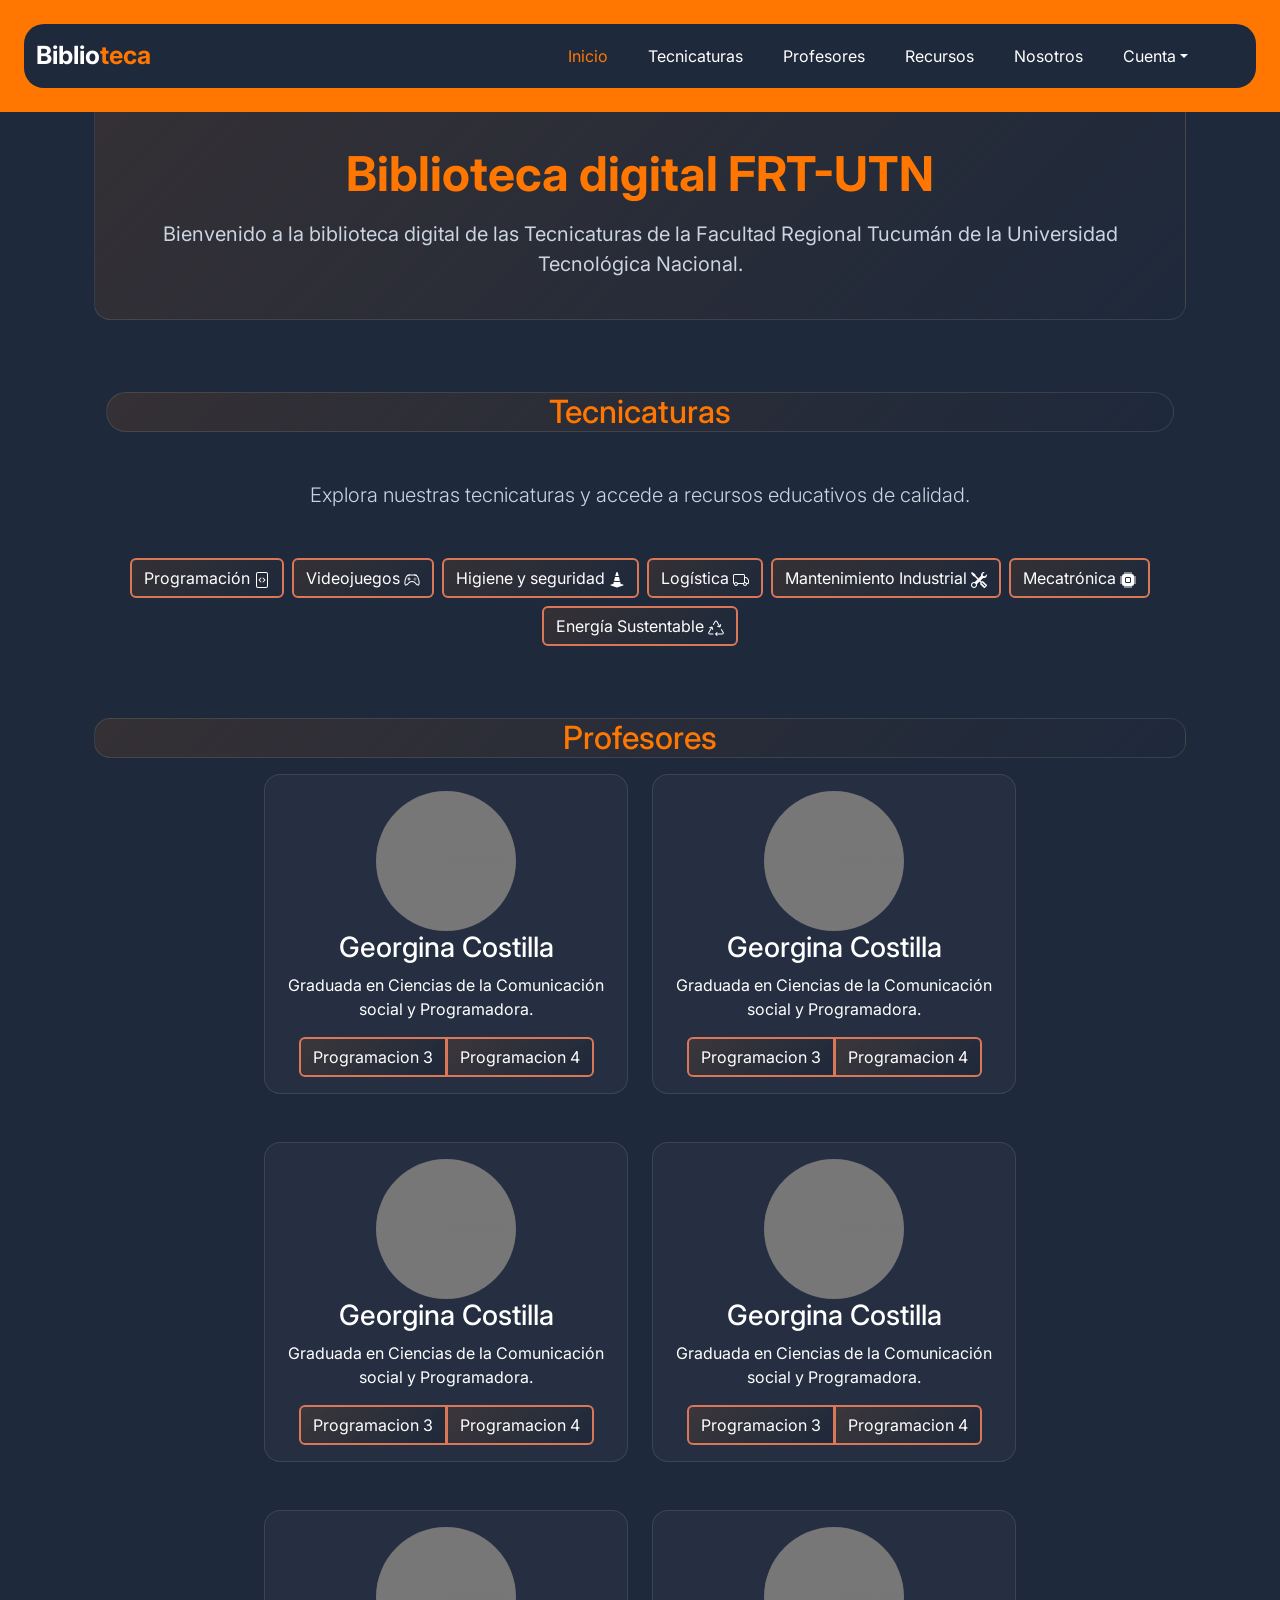
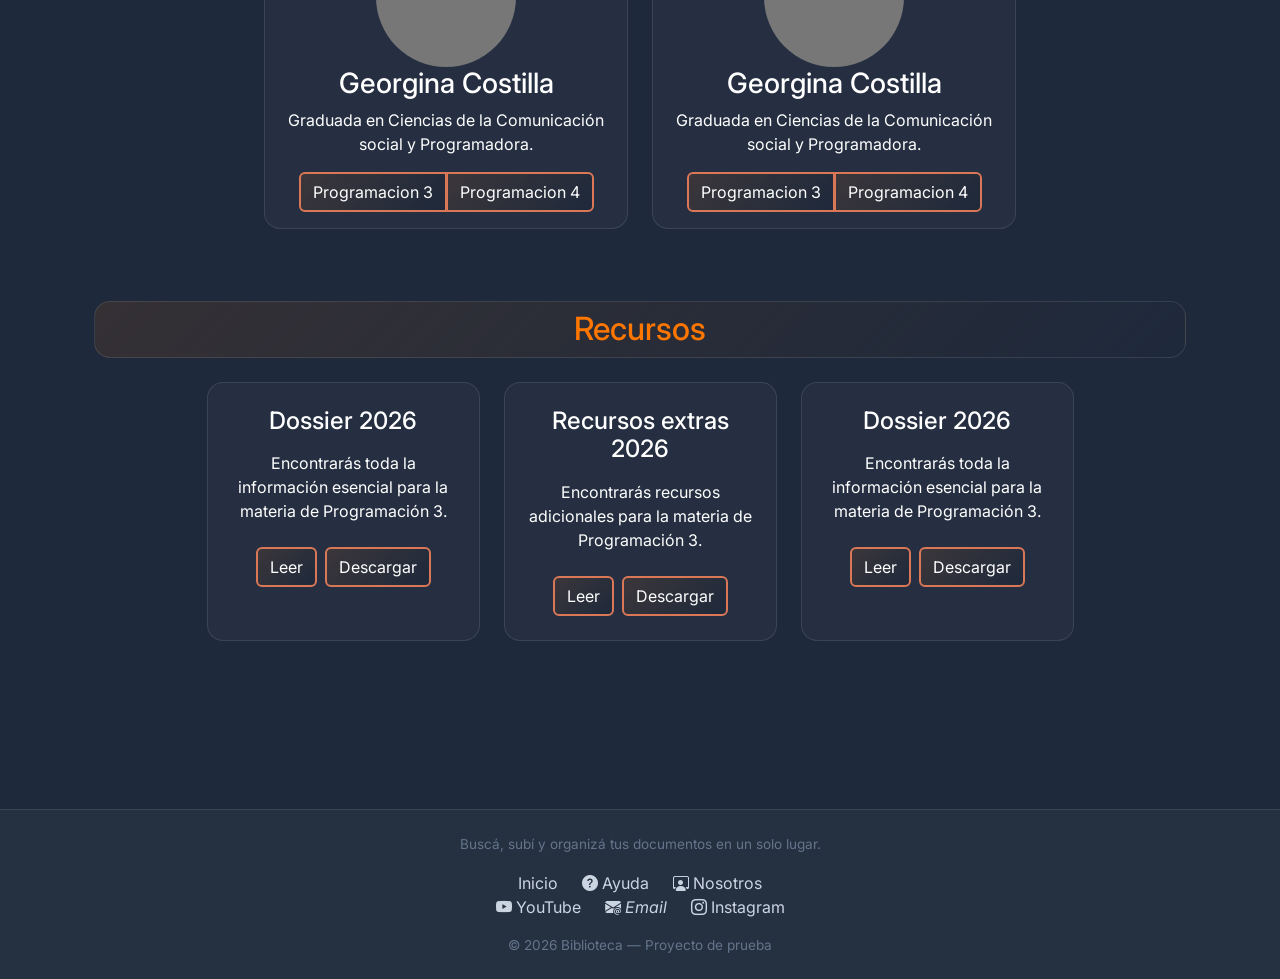
==== commit 0b03a910: "Merge pull request #16 from MatiasRosales02/refactor/footerScript Se cambio la localizacion de Foote" ====
--- a/index.html
+++ b/index.html
@@ -2,18 +2,24 @@
 <html lang="es">
 
 <head>
+    <!--metadatos-->
     <meta charset="UTF-8">
     <meta name="description" content="Biblioteca virtual de la UTN-FRT para las tecnicaturas">
-    <meta name="keywords"
-        content="UTN, UTN-FRT, Biblioteca UTN, Biblioteca Virtual UTN, Tecnicaturas, Tecnicaturas UTN, Tecnicaturas UTN-FRT, Programación UTN, Programación UTN-FRT, Higiene y seguridad UTN, Higiene y seguridad UTN-FRT, Logística UTN, Logística UTN-FRT, Desarrollo de videojuegos UTN, Desarrollo de videojuegos UTN-FRT, Mecatrónica UTN, Mecatrónica UTN-FRT, mantenimiento industrial UTN, energías renovables UTN, profesores UTN, material de estudio UTN">
+    <meta name="keywords" content="UTN, UTN-FRT, Biblioteca UTN, Biblioteca Virtual UTN, Tecnicaturas, Tecnicaturas UTN, Tecnicaturas UTN-FRT, Programación UTN, Programación UTN-FRT, Higiene y seguridad UTN, Higiene y seguridad UTN-FRT, Logística UTN, Logística UTN-FRT, Desarrollo de videojuegos UTN, Desarrollo de videojuegos UTN-FRT, Mecatrónica UTN, Mecatrónica UTN-FRT, mantenimiento industrial UTN, energías renovables UTN, profesores UTN, material de estudio UTN">
     <meta name="viewport" content="width=device-width, initial-scale=1.0">
+    <!--fuente-->
+    <!-- Conexión previa para optimizar la carga -->
+    <link rel="preconnect" href="https://fonts.googleapis.com">
+    <link rel="preconnect" href="https://fonts.gstatic.com" crossorigin>
+    <!-- Importación de la fuente Inter desde Google Fonts -->
+    <link href="https://fonts.googleapis.com/css2?family=Inter:wght@100..900&display=swap" rel="stylesheet">
+    <!--links-->
     <link href="https://cdn.jsdelivr.net/npm/bootstrap@5.3.8/dist/css/bootstrap.min.css" rel="stylesheet"
         integrity="sha384-sRIl4kxILFvY47J16cr9ZwB07vP4J8+LH7qKQnuqkuIAvNWLzeN8tE5YBujZqJLB" crossorigin="anonymous">
-    <script src="https://cdn.jsdelivr.net/npm/bootstrap@5.3.8/dist/js/bootstrap.bundle.min.js"
-        integrity="sha384-FKyoEForCGlyvwx9Hj09JcYn3nv7wiPVlz7YYwJrWVcXK/BmnVDxM+D2scQbITxI"
-        crossorigin="anonymous"></script>
     <link rel="stylesheet" href="https://cdn.jsdelivr.net/npm/bootstrap-icons@1.13.1/font/bootstrap-icons.min.css">
+    <link rel="icon" href="/img/logo-utn-3.jpg">
     <link rel="stylesheet" href="/style.css">
+    <!--titulo-->
     <title>FRT-UTN | Biblioteca digital</title>
 </head>
 
@@ -21,34 +27,30 @@
     <header class="header">
         <nav class="navbar navbar-expand-md" aria-label="Navegación principal">
             <div class="container-fluid">
-                <a class="navbar-brand logo" href="#"><span class="logo-color1">Biblio</span><span
-                        class="logo-color2">teca</span></a>
-                <button class="navbar-toggler" type="button" data-bs-toggle="collapse"
-                    data-bs-target="#navbarNavDropdown" aria-controls="navbarNavDropdown" aria-expanded="false"
-                    aria-label="Toggle navigation">
-                    <span class="navbar-toggler-icon"></span>
+                <a class="navbar-brand logo" href="#"><span class="logo-color1">Biblio</span><span class="logo-color2">teca</span></a>
+                <button class="navbar-toggler" type="button" data-bs-toggle="collapse" data-bs-target="#navbarNavDropdown" aria-controls="navbarNavDropdown" aria-expanded="false" aria-label="Toggle navigation">
+                <span class="navbar-toggler-icon"></span>
                 </button>
                 <div class="collapse navbar-collapse" id="navbarNavDropdown">
-                    <ul class="navbar-nav ms-auto gap-4 me-5">
-                        <li class="nav-item"><a class="nav-link active" aria-current="page" href="#">Inicio</a></li>
-                        <li class="nav-item"><a class="nav-link" href="#">Tecnicaturas</a></li>
-                        <li class="nav-item"><a class="nav-link" href="/components/profesores.html">Profesores</a></li>
-                        <li class="nav-item"><a class="nav-link" href="#">Recursos</a></li>
-                        <li class="nav-item"><a class="nav-link" href="#">Nosotros</a></li>
-                        <li class="nav-item dropdown"><a class="nav-link dropdown-toggle" href="#" role="button"
-                                data-bs-toggle="dropdown" aria-expanded="false">Cuenta</a>
-                            <ul class="dropdown-menu">
-                                <li><a class="dropdown-item" href="#">Mi perfil</a></li>
-                                <li><a class="dropdown-item" href="#">Subir</a></li>
-                                <li><a class="dropdown-item" href="#">Cerrar sesión</a></li>
-                            </ul>
-                        </li>
-                    </ul>
+                <ul class="navbar-nav ms-auto gap-4 me-5">
+                    <li class="nav-item"><a class="nav-link active" aria-current="page" href="#">Inicio</a></li>
+                    <li class="nav-item"><a class="nav-link" href="#tecnicaturas">Tecnicaturas</a></li>
+                    <li class="nav-item"><a class="nav-link" href="#profesores">Profesores</a></li>
+                    <li class="nav-item"><a class="nav-link" href="#recursos">Recursos</a></li>
+                    <li class="nav-item"><a class="nav-link" href="#">Nosotros</a></li>
+                    <li class="nav-item dropdown"><a class="nav-link dropdown-toggle" href="#" role="button" data-bs-toggle="dropdown" aria-expanded="false">Cuenta</a>
+                        <ul class="dropdown-menu">
+                            <li><a class="dropdown-item" href="#">Mi perfil</a></li>
+                            <li><a class="dropdown-item" href="#">Subir</a></li>
+                            <li><a class="dropdown-item" href="#">Cerrar sesión</a></li>
+                        </ul>
+                    </li>
+                </ul>
                 </div>
             </div>
         </nav>
     </header>
-
+    
     <main class="container my-5 px-4 pb-5 pt-5">
         <section id="nosotro"
             class="nosotros text-center p-4 pt-5 pb-4 min-vh-40 d-flex flex-column justify-content-center align-items-center mb-5 rounded-4 border border-white border-opacity-10"
@@ -60,70 +62,242 @@
                     Universidad Tecnológica Nacional.</p>
             </div>
         </section>
-
-        <section id="carrusel" class="mb-5">
-            <div id="carouselExampleDark" class="carousel carousel-dark slide">
-                <div class="carousel-indicators">
-                    <button id="btn-indicadorCarrusel" type="button" data-bs-target="#carouselExampleDark"
-                        data-bs-slide-to="0" class="active" aria-current="true" aria-label="Slide 1"></button>
-                    <button id="btn-indicadorCarrusel" type="button" data-bs-target="#carouselExampleDark"
-                        data-bs-slide-to="1" aria-label="Slide 2"></button>
-                    <button id="btn-indicadorCarrusel" type="button" data-bs-target="#carouselExampleDark"
-                        data-bs-slide-to="2" aria-label="Slide 3"></button>
-                </div>
-                <div class="carousel-inner">
-                    <div class="carousel-item active" data-bs-interval="10000">
-                        <img src="/img/utn-1.jpg" class="d-block w-100" alt="...">
-                        <div class="carousel-caption d-none d-md-block">
-                        </div>
-                    </div>
-                    <div class="carousel-item" data-bs-interval="2000">
-                        <img src="/img/utn-2.jpg" class="d-block w-100" alt="...">
-                        <div class="carousel-caption d-none d-md-block">
-                        </div>
-                    </div>
-                    <div class="carousel-item">
-                        <img src="/img/utn-3.jpg" class="d-block w-100" alt="...">
-                        <div class="carousel-caption d-none d-md-block">
-                        </div>
-                    </div>
-                </div>
-                <button class="carousel-control-prev" type="button" data-bs-target="#carouselExampleDark"
-                    data-bs-slide="prev">
-                    <span class="carousel-control-prev-icon" aria-hidden="true"></span>
-                    <span class="visually-hidden">Previous</span>
-                </button>
-                <button class="carousel-control-next" type="button" data-bs-target="#carouselExampleDark"
-                    data-bs-slide="next">
-                    <span class="carousel-control-next-icon" aria-hidden="true"></span>
-                    <span class="visually-hidden">Next</span>
-                </button>
+        <section id="tecnicaturas">
+            <div class="container-fluid py-4">
+                <h2 class="text-center">
+                    Tecnicaturas
+                </h2>
+                <p class="lead text-center my-5">
+                    Explora nuestras tecnicaturas y accede a recursos educativos de calidad.
+                </p>
+                <div class="d-flex justify-content-center flex-wrap gap-2">
+                    <button type="button" class="btn btn-tecnicatura">
+                        Programación
+                        <svg xmlns="http://www.w3.org/2000/svg" width="16" height="16" fill="currentColor"
+                            class="bi bi-file-code" viewBox="0 0 16 16">
+                            <path
+                                d="M6.646 5.646a.5.5 0 1 1 .708.708L5.707 8l1.647 1.646a.5.5 0 0 1-.708.708l-2-2a.5.5 0 0 1 0-.708zm2.708 0a.5.5 0 1 0-.708.708L10.293 8 8.646 9.646a.5.5 0 0 0 .708.708l2-2a.5.5 0 0 0 0-.708z" />
+                            <path
+                                d="M2 2a2 2 0 0 1 2-2h8a2 2 0 0 1 2 2v12a2 2 0 0 1-2 2H4a2 2 0 0 1-2-2zm10-1H4a1 1 0 0 0-1 1v12a1 1 0 0 0 1 1h8a1 1 0 0 0 1-1V2a1 1 0 0 0-1-1" />
+                        </svg>
+                    </button>
+                    <button type="button" class="btn btn-tecnicatura">
+                        Videojuegos <svg xmlns="http://www.w3.org/2000/svg" width="16" height="16" fill="currentColor"
+                            class="bi bi-controller" viewBox="0 0 16 16">
+                            <path
+                                d="M11.5 6.027a.5.5 0 1 1-1 0 .5.5 0 0 1 1 0m-1.5 1.5a.5.5 0 1 0 0-1 .5.5 0 0 0 0 1m2.5-.5a.5.5 0 1 1-1 0 .5.5 0 0 1 1 0m-1.5 1.5a.5.5 0 1 0 0-1 .5.5 0 0 0 0 1m-6.5-3h1v1h1v1h-1v1h-1v-1h-1v-1h1z" />
+                            <path
+                                d="M3.051 3.26a.5.5 0 0 1 .354-.613l1.932-.518a.5.5 0 0 1 .62.39c.655-.079 1.35-.117 2.043-.117.72 0 1.443.041 2.12.126a.5.5 0 0 1 .622-.399l1.932.518a.5.5 0 0 1 .306.729q.211.136.373.297c.408.408.78 1.05 1.095 1.772.32.733.599 1.591.805 2.466s.34 1.78.364 2.606c.024.816-.059 1.602-.328 2.21a1.42 1.42 0 0 1-1.445.83c-.636-.067-1.115-.394-1.513-.773-.245-.232-.496-.526-.739-.808-.126-.148-.25-.292-.368-.423-.728-.804-1.597-1.527-3.224-1.527s-2.496.723-3.224 1.527c-.119.131-.242.275-.368.423-.243.282-.494.575-.739.808-.398.38-.877.706-1.513.773a1.42 1.42 0 0 1-1.445-.83c-.27-.608-.352-1.395-.329-2.21.024-.826.16-1.73.365-2.606.206-.875.486-1.733.805-2.466.315-.722.687-1.364 1.094-1.772a2.3 2.3 0 0 1 .433-.335l-.028-.079zm2.036.412c-.877.185-1.469.443-1.733.708-.276.276-.587.783-.885 1.465a14 14 0 0 0-.748 2.295 12.4 12.4 0 0 0-.339 2.406c-.022.755.062 1.368.243 1.776a.42.42 0 0 0 .426.24c.327-.034.61-.199.929-.502.212-.202.4-.423.615-.674.133-.156.276-.323.44-.504C4.861 9.969 5.978 9.027 8 9.027s3.139.942 3.965 1.855c.164.181.307.348.44.504.214.251.403.472.615.674.318.303.601.468.929.503a.42.42 0 0 0 .426-.241c.18-.408.265-1.02.243-1.776a12.4 12.4 0 0 0-.339-2.406 14 14 0 0 0-.748-2.295c-.298-.682-.61-1.19-.885-1.465-.264-.265-.856-.523-1.733-.708-.85-.179-1.877-.27-2.913-.27s-2.063.091-2.913.27" />
+                        </svg>
+                    </button>
+                    <button type="button" class="btn btn-tecnicatura">
+                        Higiene y seguridad
+                        <svg xmlns="http://www.w3.org/2000/svg" width="16" height="16" fill="currentColor"
+                            class="bi bi-cone-striped" viewBox="0 0 16 16">
+                            <path
+                                d="m9.97 4.88.953 3.811C10.159 8.878 9.14 9 8 9s-2.158-.122-2.923-.309L6.03 4.88C6.635 4.957 7.3 5 8 5s1.365-.043 1.97-.12m-.245-.978L8.97.88C8.718-.13 7.282-.13 7.03.88L6.275 3.9C6.8 3.965 7.382 4 8 4s1.2-.036 1.725-.098m4.396 8.613a.5.5 0 0 1 .037.96l-6 2a.5.5 0 0 1-.316 0l-6-2a.5.5 0 0 1 .037-.96l2.391-.598.565-2.257c.862.212 1.964.339 3.165.339s2.303-.127 3.165-.339l.565 2.257z" />
+                        </svg>
+                    </button>
+                    <button type="button" class="btn btn-tecnicatura">
+                        Logística
+                        <svg xmlns="http://www.w3.org/2000/svg" width="16" height="16" fill="currentColor"
+                            class="bi bi-truck" viewBox="0 0 16 16">
+                            <path
+                                d="M0 3.5A1.5 1.5 0 0 1 1.5 2h9A1.5 1.5 0 0 1 12 3.5V5h1.02a1.5 1.5 0 0 1 1.17.563l1.481 1.85a1.5 1.5 0 0 1 .329.938V10.5a1.5 1.5 0 0 1-1.5 1.5H14a2 2 0 1 1-4 0H5a2 2 0 1 1-3.998-.085A1.5 1.5 0 0 1 0 10.5zm1.294 7.456A2 2 0 0 1 4.732 11h5.536a2 2 0 0 1 .732-.732V3.5a.5.5 0 0 0-.5-.5h-9a.5.5 0 0 0-.5.5v7a.5.5 0 0 0 .294.456M12 10a2 2 0 0 1 1.732 1h.768a.5.5 0 0 0 .5-.5V8.35a.5.5 0 0 0-.11-.312l-1.48-1.85A.5.5 0 0 0 13.02 6H12zm-9 1a1 1 0 1 0 0 2 1 1 0 0 0 0-2m9 0a1 1 0 1 0 0 2 1 1 0 0 0 0-2" />
+                        </svg>
+                    </button>
+                    <button type="button" class="btn btn-tecnicatura">
+                        Mantenimiento Industrial
+                        <svg xmlns="http://www.w3.org/2000/svg" width="16" height="16" fill="currentColor"
+                            class="bi bi-tools" viewBox="0 0 16 16">
+                            <path
+                                d="M1 0 0 1l2.2 3.081a1 1 0 0 0 .815.419h.07a1 1 0 0 1 .708.293l2.675 2.675-2.617 2.654A3.003 3.003 0 0 0 0 13a3 3 0 1 0 5.878-.851l2.654-2.617.968.968-.305.914a1 1 0 0 0 .242 1.023l3.27 3.27a.997.997 0 0 0 1.414 0l1.586-1.586a.997.997 0 0 0 0-1.414l-3.27-3.27a1 1 0 0 0-1.023-.242L10.5 9.5l-.96-.96 2.68-2.643A3.005 3.005 0 0 0 16 3q0-.405-.102-.777l-2.14 2.141L12 4l-.364-1.757L13.777.102a3 3 0 0 0-3.675 3.68L7.462 6.46 4.793 3.793a1 1 0 0 1-.293-.707v-.071a1 1 0 0 0-.419-.814zm9.646 10.646a.5.5 0 0 1 .708 0l2.914 2.915a.5.5 0 0 1-.707.707l-2.915-2.914a.5.5 0 0 1 0-.708M3 11l.471.242.529.026.287.445.445.287.026.529L5 13l-.242.471-.026.529-.445.287-.287.445-.529.026L3 15l-.471-.242L2 14.732l-.287-.445L1.268 14l-.026-.529L1 13l.242-.471.026-.529.445-.287.287-.445.529-.026z" />
+                        </svg>
+                    </button>
+                    <button type="button" class="btn btn-tecnicatura">
+                        Mecatrónica
+                        <svg xmlns="http://www.w3.org/2000/svg" width="16" height="16" fill="currentColor"
+                            class="bi bi-cpu-fill" viewBox="0 0 16 16">
+                            <path
+                                d="M6.5 6a.5.5 0 0 0-.5.5v3a.5.5 0 0 0 .5.5h3a.5.5 0 0 0 .5-.5v-3a.5.5 0 0 0-.5-.5z" />
+                            <path
+                                d="M5.5.5a.5.5 0 0 0-1 0V2A2.5 2.5 0 0 0 2 4.5H.5a.5.5 0 0 0 0 1H2v1H.5a.5.5 0 0 0 0 1H2v1H.5a.5.5 0 0 0 0 1H2v1H.5a.5.5 0 0 0 0 1H2A2.5 2.5 0 0 0 4.5 14v1.5a.5.5 0 0 0 1 0V14h1v1.5a.5.5 0 0 0 1 0V14h1v1.5a.5.5 0 0 0 1 0V14h1v1.5a.5.5 0 0 0 1 0V14a2.5 2.5 0 0 0 2.5-2.5h1.5a.5.5 0 0 0 0-1H14v-1h1.5a.5.5 0 0 0 0-1H14v-1h1.5a.5.5 0 0 0 0-1H14v-1h1.5a.5.5 0 0 0 0-1H14A2.5 2.5 0 0 0 11.5 2V.5a.5.5 0 0 0-1 0V2h-1V.5a.5.5 0 0 0-1 0V2h-1V.5a.5.5 0 0 0-1 0V2h-1zm1 4.5h3A1.5 1.5 0 0 1 11 6.5v3A1.5 1.5 0 0 1 9.5 11h-3A1.5 1.5 0 0 1 5 9.5v-3A1.5 1.5 0 0 1 6.5 5" />
+                        </svg>
+                    </button>
+                    <button type="button" class="btn btn-tecnicatura">
+                        Energía Sustentable
+                        <svg xmlns="http://www.w3.org/2000/svg" width="16" height="16" fill="currentColor"
+                            class="bi bi-recycle" viewBox="0 0 16 16">
+                            <path
+                                d="M9.302 1.256a1.5 1.5 0 0 0-2.604 0l-1.704 2.98a.5.5 0 0 0 .869.497l1.703-2.981a.5.5 0 0 1 .868 0l2.54 4.444-1.256-.337a.5.5 0 1 0-.26.966l2.415.647a.5.5 0 0 0 .613-.353l.647-2.415a.5.5 0 1 0-.966-.259l-.333 1.242zM2.973 7.773l-1.255.337a.5.5 0 1 1-.26-.966l2.416-.647a.5.5 0 0 1 .612.353l.647 2.415a.5.5 0 0 1-.966.259l-.333-1.242-2.545 4.454a.5.5 0 0 0 .434.748H5a.5.5 0 0 1 0 1H1.723A1.5 1.5 0 0 1 .421 12.24zm10.89 1.463a.5.5 0 1 0-.868.496l1.716 3.004a.5.5 0 0 1-.434.748h-5.57l.647-.646a.5.5 0 1 0-.708-.707l-1.5 1.5a.5.5 0 0 0 0 .707l1.5 1.5a.5.5 0 1 0 .708-.707l-.647-.647h5.57a1.5 1.5 0 0 0 1.302-2.244z" />
+                        </svg>
+                    </button>
+                </div>
+            </div>
+        </section>
+
+        <section id="profesores" class="profesores my-5" aria-labelledby="titulo-profesores">
+            <h2 class="text-center rounded-4 mb-3 border border-white border-opacity-10">
+                Profesores
+            </h2>
+            <div id="carGroupProfesores" class="d-flex flex-wrap justify-content-center gap-4">
+                <div id="cardProfesor"
+                    class="card-profesor text-center p-3 mb-4 rounded-4 border border-white border-opacity-10 col-xxl-4 col-xl-4 col-lg-4 col-md-8 col-sm-12">
+                    <svg class="bd-placeholder-img rounded-circle" width="140" height="140"
+                        xmlns="http://www.w3.org/2000/svg" role="img" aria-label="Placeholder: 140x140"
+                        preserveAspectRatio="xMidYMid slice" focusable="false">
+                        <title>Placeholder</title>
+                        <rect width="100%" height="100%" fill="#777"></rect><text x="50%" y="50%" fill="#777"
+                            dy=".3em">140x140</text>
+                    </svg>
+
+                    <h3>Georgina Costilla</h3>
+                    <p>Graduada en Ciencias de la Comunicación social y Programadora.</p>
+                    <div id="btn-Profesor" class="btn-group" role="group">
+                        <button type="button" class="btn btn-Profesor">Programacion 3</button>
+                        <button type="button" class="btn btn-Profesor">Programacion 4</button>
+                    </div>
+                </div>
+                <div id="cardProfesor"
+                    class="card-profesor text-center p-3 mb-4 rounded-4 border border-white border-opacity-10 col-xxl-4 col-xl-4 col-lg-4 col-md-8 col-sm-12">
+                    <svg class="bd-placeholder-img rounded-circle" width="140" height="140"
+                        xmlns="http://www.w3.org/2000/svg" role="img" aria-label="Placeholder: 140x140"
+                        preserveAspectRatio="xMidYMid slice" focusable="false">
+                        <title>Placeholder</title>
+                        <rect width="100%" height="100%" fill="#777"></rect><text x="50%" y="50%" fill="#777"
+                            dy=".3em">140x140</text>
+                    </svg>
+
+                    <h3>Georgina Costilla</h3>
+                    <p>Graduada en Ciencias de la Comunicación social y Programadora.</p>
+                    <div id="btn-Profesor" class="btn-group" role="group">
+                        <button type="button" class="btn btn-Profesor">Programacion 3</button>
+                        <button type="button" class="btn btn-Profesor">Programacion 4</button>
+                    </div>
+                </div>
+                <div id="cardProfesor"
+                    class="card-profesor text-center p-3 mb-4 rounded-4 border border-white border-opacity-10 col-xxl-4 col-xl-4 col-lg-4 col-md-8 col-sm-12">
+                    <svg class="bd-placeholder-img rounded-circle" width="140" height="140"
+                        xmlns="http://www.w3.org/2000/svg" role="img" aria-label="Placeholder: 140x140"
+                        preserveAspectRatio="xMidYMid slice" focusable="false">
+                        <title>Placeholder</title>
+                        <rect width="100%" height="100%" fill="#777"></rect><text x="50%" y="50%" fill="#777"
+                            dy=".3em">140x140</text>
+                    </svg>
+
+                    <h3>Georgina Costilla</h3>
+                    <p>Graduada en Ciencias de la Comunicación social y Programadora.</p>
+                    <div id="btn-Profesor" class="btn-group" role="group">
+                        <button type="button" class="btn btn-Profesor">Programacion 3</button>
+                        <button type="button" class="btn btn-Profesor">Programacion 4</button>
+                    </div>
+                </div>
+                <div id="cardProfesor"
+                    class="card-profesor text-center p-3 mb-4 rounded-4 border border-white border-opacity-10 col-xxl-4 col-xl-4 col-lg-4 col-md-8 col-sm-12">
+                    <svg class="bd-placeholder-img rounded-circle" width="140" height="140"
+                        xmlns="http://www.w3.org/2000/svg" role="img" aria-label="Placeholder: 140x140"
+                        preserveAspectRatio="xMidYMid slice" focusable="false">
+                        <title>Placeholder</title>
+                        <rect width="100%" height="100%" fill="#777"></rect><text x="50%" y="50%" fill="#777"
+                            dy=".3em">140x140</text>
+                    </svg>
+
+                    <h3>Georgina Costilla</h3>
+                    <p>Graduada en Ciencias de la Comunicación social y Programadora.</p>
+                    <div id="btn-Profesor" class="btn-group" role="group">
+                        <button type="button" class="btn btn-Profesor">Programacion 3</button>
+                        <button type="button" class="btn btn-Profesor">Programacion 4</button>
+                    </div>
+                </div>
+                <div id="cardProfesor"
+                    class="card-profesor text-center p-3 mb-4 rounded-4 border border-white border-opacity-10 col-xxl-4 col-xl-4 col-lg-4 col-md-8 col-sm-12">
+                    <svg class="bd-placeholder-img rounded-circle" width="140" height="140"
+                        xmlns="http://www.w3.org/2000/svg" role="img" aria-label="Placeholder: 140x140"
+                        preserveAspectRatio="xMidYMid slice" focusable="false">
+                        <title>Placeholder</title>
+                        <rect width="100%" height="100%" fill="#777"></rect><text x="50%" y="50%" fill="#777"
+                            dy=".3em">140x140</text>
+                    </svg>
+
+                    <h3>Georgina Costilla</h3>
+                    <p>Graduada en Ciencias de la Comunicación social y Programadora.</p>
+                    <div id="btn-Profesor" class="btn-group" role="group">
+                        <button type="button" class="btn btn-Profesor">Programacion 3</button>
+                        <button type="button" class="btn btn-Profesor">Programacion 4</button>
+                    </div>
+                </div>
+                <div id="cardProfesor"
+                    class="card-profesor text-center p-3 mb-4 rounded-4 border border-white border-opacity-10 col-xxl-4 col-xl-4 col-lg-4 col-md-8 col-sm-12">
+                    <svg class="bd-placeholder-img rounded-circle" width="140" height="140"
+                        xmlns="http://www.w3.org/2000/svg" role="img" aria-label="Placeholder: 140x140"
+                        preserveAspectRatio="xMidYMid slice" focusable="false">
+                        <title>Placeholder</title>
+                        <rect width="100%" height="100%" fill="#777"></rect><text x="50%" y="50%" fill="#777"
+                            dy=".3em">140x140</text>
+                    </svg>
+
+                    <h3>Georgina Costilla</h3>
+                    <p>Graduada en Ciencias de la Comunicación social y Programadora.</p>
+                    <div id="btn-Profesor" class="btn-group" role="group">
+                        <button type="button" class="btn btn-Profesor">Programacion 3</button>
+                        <button type="button" class="btn btn-Profesor">Programacion 4</button>
+                    </div>
+                </div>
+        </section>
+
+        <section id="recursos" class="recursos my-5" aria-labelledby="titulo-recursos">
+            <h2 id="titulo-recursos" class="text-center rounded-4 mb-4 border border-white border-opacity-10 py-2">
+                Recursos
+            </h2>
+            <div id="recursosMain" class="d-flex flex-wrap justify-content-center gap-4">
+                <div id="card-recursos"
+                    class="card-recurso text-center p-4 mb-4 rounded-4 border border-white border-opacity-10 col-12 col-md-8 col-lg-4 col-xl-3">
+                    <h5 class="card-title fs-4 mb-3">Dossier 2026</h5>
+                    <p class="card-text mb-4">
+                        Encontrarás toda la información esencial para la materia de Programación 3.
+                    </p>
+                    <div id="btn-recursos" class="d-flex justify-content-center gap-2">
+                        <a href="#" class="btn btn-Profesor">Leer</a>
+                        <a href="#" class="btn btn-Profesor">Descargar</a>
+                    </div>
+                </div>
+                <div id="card-recursos"
+                    class="card-recurso text-center p-4 mb-4 rounded-4 border border-white border-opacity-10 col-12 col-md-8 col-lg-4 col-xl-3">
+                    <h5 class="card-title fs-4 mb-3">Recursos extras 2026</h5>
+                    <p class="card-text mb-4">
+                        Encontrarás recursos adicionales para la materia de Programación 3.
+                    </p>
+                    <div id="btn-recursos" class="d-flex justify-content-center gap-2">
+                        <a href="#" class="btn btn-Profesor">Leer</a>
+                        <a href="#" class="btn btn-Profesor">Descargar</a>
+                    </div>
+                </div>
+                <div id="card-recursos"
+                    class="card-recurso text-center p-4 mb-4 rounded-4 border border-white border-opacity-10 col-12 col-md-8 col-lg-4 col-xl-3">
+                    <h5 class="card-title fs-4 mb-3">Dossier 2026</h5>
+                    <p class="card-text mb-4">
+                        Encontrarás toda la información esencial para la materia de Programación 3.
+                    </p>
+                    <div id="btn-recursos" class="d-flex justify-content-center gap-2">
+                        <a href="#" class="btn btn-Profesor">Leer</a>
+                        <a href="#" class="btn btn-Profesor">Descargar</a>
+                    </div>
+                </div>
             </div>
         </section>
     </main>
-    <footer class="footer d-flex flex-column align-items-center justify-content-center  w-100 px-3 py-4 text-center">
-        <div class="footer-content">
-
-            <p>Buscá, subí y organizá tus documentos en un solo lugar.</p>
-
-            <nav class="footer-links" aria-label="Enlaces del pie de página">
-                <ul class="d-flex flex-wrap justify-content-center list-unstyled gap-4 mb-0">
-                    <li><a href="#">Inicio</a></li>
-                    <li><a href="/secciones/ayuda.html"><i class="bi bi-question-circle-fill"></i> Ayuda</a></li>
-                    <li><a href="#"><i class="bi bi-person-lines-fill"></i> Contacto</a></li>
-                    <li><a href="/secciones/acercaDe.html"><i class="bi bi-person-workspace"></i> Acerca de</a></li>
-                </ul>
-            </nav>
-        </div>
-
-        <p class="mb-0 mt-3">
-            © 2026 Biblioteca — Proyecto de prueba
-        </p>
-    </footer>
-
-    <script src="https://cdn.jsdelivr.net/npm/bootstrap@5.3.8/dist/js/bootstrap.bundle.min.js"
-        integrity="sha384-FKyoEForCGlyvwx9Hj09JcYn3nv7wiPVlz7YYwJrWVcXK/BmnVDxM+D2scQbITxI"
-        crossorigin="anonymous"></script>
+    <!-- Footer will be inserted here -->
+  <div id="footer"></div>
+
+  <script>
+    fetch("/components/footer.html")
+      .then(response => response.text())
+      .then(html => {
+        document.getElementById("footer").innerHTML = html;
+      });
+  </script>
+
+    <script src="https://cdn.jsdelivr.net/npm/bootstrap@5.3.8/dist/js/bootstrap.bundle.min.js" integrity="sha384-FKyoEForCGlyvwx9Hj09JcYn3nv7wiPVlz7YYwJrWVcXK/BmnVDxM+D2scQbITxI" crossorigin="anonymous"></script>
 </body>
 
 </html>
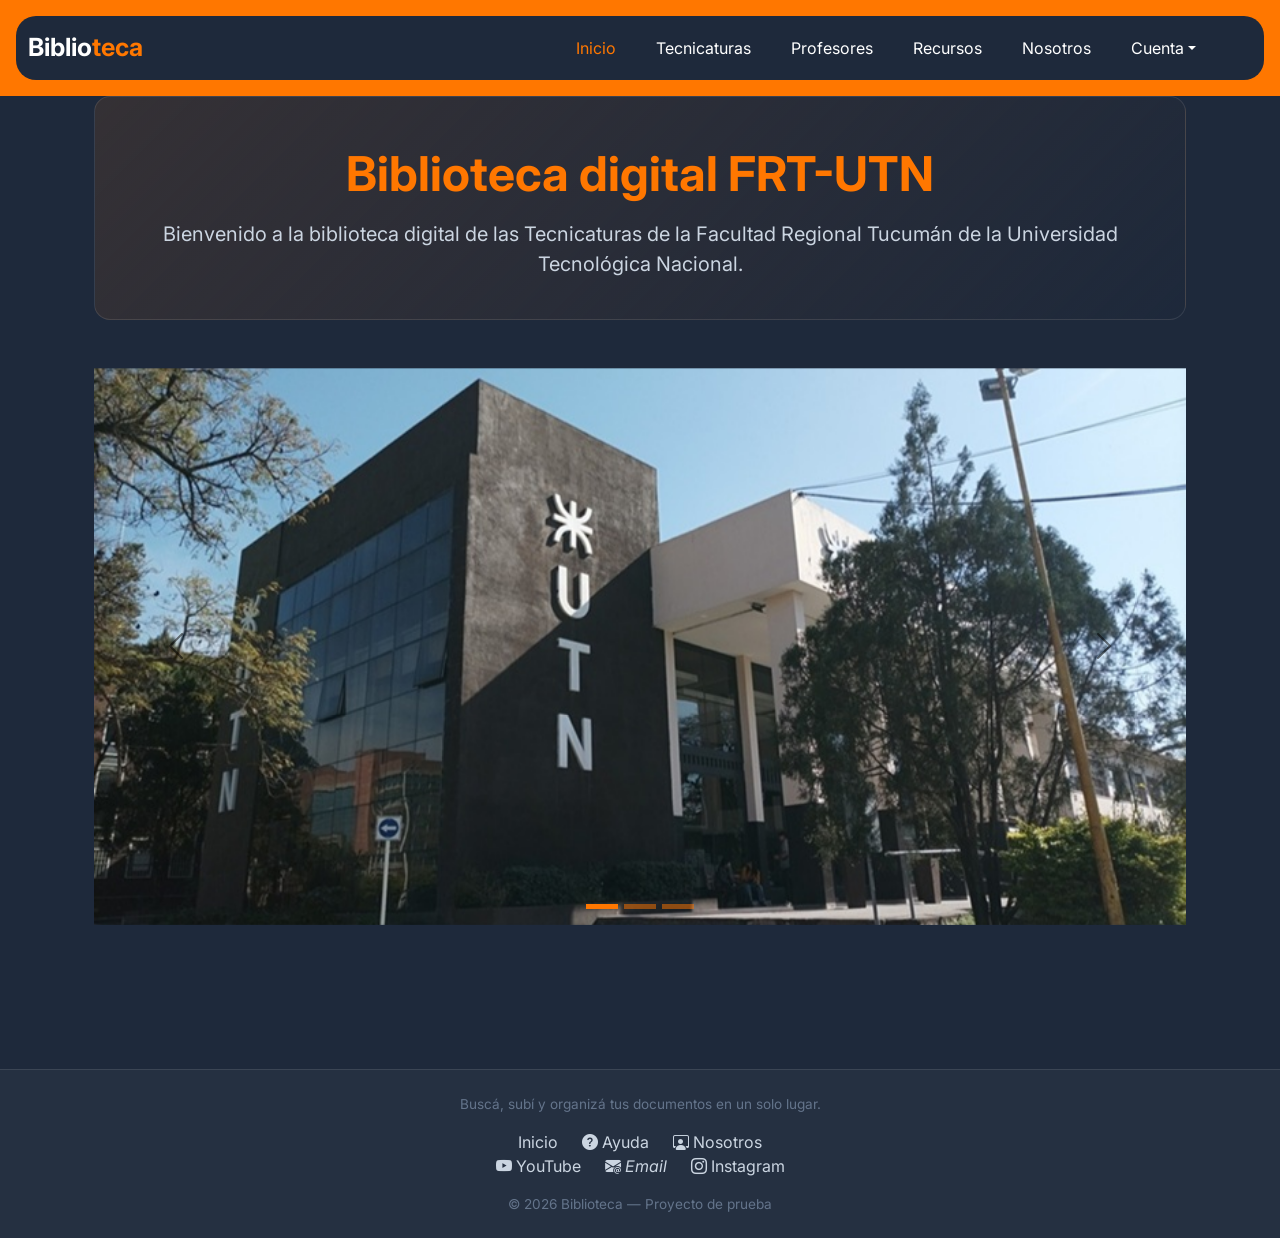
==== commit f88eb775: "correcion de conflictos con deb antes" ====
--- a/index.html
+++ b/index.html
@@ -2,10 +2,10 @@
 <html lang="es">
 
 <head>
-    <!--metadatos-->
     <meta charset="UTF-8">
     <meta name="description" content="Biblioteca virtual de la UTN-FRT para las tecnicaturas">
-    <meta name="keywords" content="UTN, UTN-FRT, Biblioteca UTN, Biblioteca Virtual UTN, Tecnicaturas, Tecnicaturas UTN, Tecnicaturas UTN-FRT, Programación UTN, Programación UTN-FRT, Higiene y seguridad UTN, Higiene y seguridad UTN-FRT, Logística UTN, Logística UTN-FRT, Desarrollo de videojuegos UTN, Desarrollo de videojuegos UTN-FRT, Mecatrónica UTN, Mecatrónica UTN-FRT, mantenimiento industrial UTN, energías renovables UTN, profesores UTN, material de estudio UTN">
+    <meta name="keywords"
+        content="UTN, UTN-FRT, Biblioteca UTN, Biblioteca Virtual UTN, Tecnicaturas, Tecnicaturas UTN, Tecnicaturas UTN-FRT, Programación UTN, Programación UTN-FRT, Higiene y seguridad UTN, Higiene y seguridad UTN-FRT, Logística UTN, Logística UTN-FRT, Desarrollo de videojuegos UTN, Desarrollo de videojuegos UTN-FRT, Mecatrónica UTN, Mecatrónica UTN-FRT, mantenimiento industrial UTN, energías renovables UTN, profesores UTN, material de estudio UTN">
     <meta name="viewport" content="width=device-width, initial-scale=1.0">
     <!--fuente-->
     <!-- Conexión previa para optimizar la carga -->
@@ -19,7 +19,6 @@
     <link rel="stylesheet" href="https://cdn.jsdelivr.net/npm/bootstrap-icons@1.13.1/font/bootstrap-icons.min.css">
     <link rel="icon" href="/img/logo-utn-3.jpg">
     <link rel="stylesheet" href="/style.css">
-    <!--titulo-->
     <title>FRT-UTN | Biblioteca digital</title>
 </head>
 
@@ -27,30 +26,34 @@
     <header class="header">
         <nav class="navbar navbar-expand-md" aria-label="Navegación principal">
             <div class="container-fluid">
-                <a class="navbar-brand logo" href="#"><span class="logo-color1">Biblio</span><span class="logo-color2">teca</span></a>
-                <button class="navbar-toggler" type="button" data-bs-toggle="collapse" data-bs-target="#navbarNavDropdown" aria-controls="navbarNavDropdown" aria-expanded="false" aria-label="Toggle navigation">
-                <span class="navbar-toggler-icon"></span>
+                <a class="navbar-brand logo" href="#"><span class="logo-color1">Biblio</span><span
+                        class="logo-color2">teca</span></a>
+                <button class="navbar-toggler" type="button" data-bs-toggle="collapse"
+                    data-bs-target="#navbarNavDropdown" aria-controls="navbarNavDropdown" aria-expanded="false"
+                    aria-label="Toggle navigation">
+                    <span class="navbar-toggler-icon"></span>
                 </button>
                 <div class="collapse navbar-collapse" id="navbarNavDropdown">
-                <ul class="navbar-nav ms-auto gap-4 me-5">
-                    <li class="nav-item"><a class="nav-link active" aria-current="page" href="#">Inicio</a></li>
-                    <li class="nav-item"><a class="nav-link" href="#tecnicaturas">Tecnicaturas</a></li>
-                    <li class="nav-item"><a class="nav-link" href="#profesores">Profesores</a></li>
-                    <li class="nav-item"><a class="nav-link" href="#recursos">Recursos</a></li>
-                    <li class="nav-item"><a class="nav-link" href="#">Nosotros</a></li>
-                    <li class="nav-item dropdown"><a class="nav-link dropdown-toggle" href="#" role="button" data-bs-toggle="dropdown" aria-expanded="false">Cuenta</a>
-                        <ul class="dropdown-menu">
-                            <li><a class="dropdown-item" href="#">Mi perfil</a></li>
-                            <li><a class="dropdown-item" href="#">Subir</a></li>
-                            <li><a class="dropdown-item" href="#">Cerrar sesión</a></li>
-                        </ul>
-                    </li>
-                </ul>
+                    <ul class="navbar-nav ms-auto gap-4 me-5">
+                        <li class="nav-item"><a class="nav-link active" aria-current="page" href="#">Inicio</a></li>
+                        <li class="nav-item"><a class="nav-link" href="#tecnicaturas">Tecnicaturas</a></li>
+                        <li class="nav-item"><a class="nav-link" href="#profesores">Profesores</a></li>
+                        <li class="nav-item"><a class="nav-link" href="#recursos">Recursos</a></li>
+                        <li class="nav-item"><a class="nav-link" href="#">Nosotros</a></li>
+                        <li class="nav-item dropdown"><a class="nav-link dropdown-toggle" href="#" role="button"
+                                data-bs-toggle="dropdown" aria-expanded="false">Cuenta</a>
+                            <ul class="dropdown-menu">
+                                <li><a class="dropdown-item" href="#">Mi perfil</a></li>
+                                <li><a class="dropdown-item" href="#">Subir</a></li>
+                                <li><a class="dropdown-item" href="#">Cerrar sesión</a></li>
+                            </ul>
+                        </li>
+                    </ul>
                 </div>
             </div>
         </nav>
     </header>
-    
+
     <main class="container my-5 px-4 pb-5 pt-5">
         <section id="nosotro"
             class="nosotros text-center p-4 pt-5 pb-4 min-vh-40 d-flex flex-column justify-content-center align-items-center mb-5 rounded-4 border border-white border-opacity-10"
@@ -62,242 +65,61 @@
                     Universidad Tecnológica Nacional.</p>
             </div>
         </section>
-        <section id="tecnicaturas">
-            <div class="container-fluid py-4">
-                <h2 class="text-center">
-                    Tecnicaturas
-                </h2>
-                <p class="lead text-center my-5">
-                    Explora nuestras tecnicaturas y accede a recursos educativos de calidad.
-                </p>
-                <div class="d-flex justify-content-center flex-wrap gap-2">
-                    <button type="button" class="btn btn-tecnicatura">
-                        Programación
-                        <svg xmlns="http://www.w3.org/2000/svg" width="16" height="16" fill="currentColor"
-                            class="bi bi-file-code" viewBox="0 0 16 16">
-                            <path
-                                d="M6.646 5.646a.5.5 0 1 1 .708.708L5.707 8l1.647 1.646a.5.5 0 0 1-.708.708l-2-2a.5.5 0 0 1 0-.708zm2.708 0a.5.5 0 1 0-.708.708L10.293 8 8.646 9.646a.5.5 0 0 0 .708.708l2-2a.5.5 0 0 0 0-.708z" />
-                            <path
-                                d="M2 2a2 2 0 0 1 2-2h8a2 2 0 0 1 2 2v12a2 2 0 0 1-2 2H4a2 2 0 0 1-2-2zm10-1H4a1 1 0 0 0-1 1v12a1 1 0 0 0 1 1h8a1 1 0 0 0 1-1V2a1 1 0 0 0-1-1" />
-                        </svg>
-                    </button>
-                    <button type="button" class="btn btn-tecnicatura">
-                        Videojuegos <svg xmlns="http://www.w3.org/2000/svg" width="16" height="16" fill="currentColor"
-                            class="bi bi-controller" viewBox="0 0 16 16">
-                            <path
-                                d="M11.5 6.027a.5.5 0 1 1-1 0 .5.5 0 0 1 1 0m-1.5 1.5a.5.5 0 1 0 0-1 .5.5 0 0 0 0 1m2.5-.5a.5.5 0 1 1-1 0 .5.5 0 0 1 1 0m-1.5 1.5a.5.5 0 1 0 0-1 .5.5 0 0 0 0 1m-6.5-3h1v1h1v1h-1v1h-1v-1h-1v-1h1z" />
-                            <path
-                                d="M3.051 3.26a.5.5 0 0 1 .354-.613l1.932-.518a.5.5 0 0 1 .62.39c.655-.079 1.35-.117 2.043-.117.72 0 1.443.041 2.12.126a.5.5 0 0 1 .622-.399l1.932.518a.5.5 0 0 1 .306.729q.211.136.373.297c.408.408.78 1.05 1.095 1.772.32.733.599 1.591.805 2.466s.34 1.78.364 2.606c.024.816-.059 1.602-.328 2.21a1.42 1.42 0 0 1-1.445.83c-.636-.067-1.115-.394-1.513-.773-.245-.232-.496-.526-.739-.808-.126-.148-.25-.292-.368-.423-.728-.804-1.597-1.527-3.224-1.527s-2.496.723-3.224 1.527c-.119.131-.242.275-.368.423-.243.282-.494.575-.739.808-.398.38-.877.706-1.513.773a1.42 1.42 0 0 1-1.445-.83c-.27-.608-.352-1.395-.329-2.21.024-.826.16-1.73.365-2.606.206-.875.486-1.733.805-2.466.315-.722.687-1.364 1.094-1.772a2.3 2.3 0 0 1 .433-.335l-.028-.079zm2.036.412c-.877.185-1.469.443-1.733.708-.276.276-.587.783-.885 1.465a14 14 0 0 0-.748 2.295 12.4 12.4 0 0 0-.339 2.406c-.022.755.062 1.368.243 1.776a.42.42 0 0 0 .426.24c.327-.034.61-.199.929-.502.212-.202.4-.423.615-.674.133-.156.276-.323.44-.504C4.861 9.969 5.978 9.027 8 9.027s3.139.942 3.965 1.855c.164.181.307.348.44.504.214.251.403.472.615.674.318.303.601.468.929.503a.42.42 0 0 0 .426-.241c.18-.408.265-1.02.243-1.776a12.4 12.4 0 0 0-.339-2.406 14 14 0 0 0-.748-2.295c-.298-.682-.61-1.19-.885-1.465-.264-.265-.856-.523-1.733-.708-.85-.179-1.877-.27-2.913-.27s-2.063.091-2.913.27" />
-                        </svg>
-                    </button>
-                    <button type="button" class="btn btn-tecnicatura">
-                        Higiene y seguridad
-                        <svg xmlns="http://www.w3.org/2000/svg" width="16" height="16" fill="currentColor"
-                            class="bi bi-cone-striped" viewBox="0 0 16 16">
-                            <path
-                                d="m9.97 4.88.953 3.811C10.159 8.878 9.14 9 8 9s-2.158-.122-2.923-.309L6.03 4.88C6.635 4.957 7.3 5 8 5s1.365-.043 1.97-.12m-.245-.978L8.97.88C8.718-.13 7.282-.13 7.03.88L6.275 3.9C6.8 3.965 7.382 4 8 4s1.2-.036 1.725-.098m4.396 8.613a.5.5 0 0 1 .037.96l-6 2a.5.5 0 0 1-.316 0l-6-2a.5.5 0 0 1 .037-.96l2.391-.598.565-2.257c.862.212 1.964.339 3.165.339s2.303-.127 3.165-.339l.565 2.257z" />
-                        </svg>
-                    </button>
-                    <button type="button" class="btn btn-tecnicatura">
-                        Logística
-                        <svg xmlns="http://www.w3.org/2000/svg" width="16" height="16" fill="currentColor"
-                            class="bi bi-truck" viewBox="0 0 16 16">
-                            <path
-                                d="M0 3.5A1.5 1.5 0 0 1 1.5 2h9A1.5 1.5 0 0 1 12 3.5V5h1.02a1.5 1.5 0 0 1 1.17.563l1.481 1.85a1.5 1.5 0 0 1 .329.938V10.5a1.5 1.5 0 0 1-1.5 1.5H14a2 2 0 1 1-4 0H5a2 2 0 1 1-3.998-.085A1.5 1.5 0 0 1 0 10.5zm1.294 7.456A2 2 0 0 1 4.732 11h5.536a2 2 0 0 1 .732-.732V3.5a.5.5 0 0 0-.5-.5h-9a.5.5 0 0 0-.5.5v7a.5.5 0 0 0 .294.456M12 10a2 2 0 0 1 1.732 1h.768a.5.5 0 0 0 .5-.5V8.35a.5.5 0 0 0-.11-.312l-1.48-1.85A.5.5 0 0 0 13.02 6H12zm-9 1a1 1 0 1 0 0 2 1 1 0 0 0 0-2m9 0a1 1 0 1 0 0 2 1 1 0 0 0 0-2" />
-                        </svg>
-                    </button>
-                    <button type="button" class="btn btn-tecnicatura">
-                        Mantenimiento Industrial
-                        <svg xmlns="http://www.w3.org/2000/svg" width="16" height="16" fill="currentColor"
-                            class="bi bi-tools" viewBox="0 0 16 16">
-                            <path
-                                d="M1 0 0 1l2.2 3.081a1 1 0 0 0 .815.419h.07a1 1 0 0 1 .708.293l2.675 2.675-2.617 2.654A3.003 3.003 0 0 0 0 13a3 3 0 1 0 5.878-.851l2.654-2.617.968.968-.305.914a1 1 0 0 0 .242 1.023l3.27 3.27a.997.997 0 0 0 1.414 0l1.586-1.586a.997.997 0 0 0 0-1.414l-3.27-3.27a1 1 0 0 0-1.023-.242L10.5 9.5l-.96-.96 2.68-2.643A3.005 3.005 0 0 0 16 3q0-.405-.102-.777l-2.14 2.141L12 4l-.364-1.757L13.777.102a3 3 0 0 0-3.675 3.68L7.462 6.46 4.793 3.793a1 1 0 0 1-.293-.707v-.071a1 1 0 0 0-.419-.814zm9.646 10.646a.5.5 0 0 1 .708 0l2.914 2.915a.5.5 0 0 1-.707.707l-2.915-2.914a.5.5 0 0 1 0-.708M3 11l.471.242.529.026.287.445.445.287.026.529L5 13l-.242.471-.026.529-.445.287-.287.445-.529.026L3 15l-.471-.242L2 14.732l-.287-.445L1.268 14l-.026-.529L1 13l.242-.471.026-.529.445-.287.287-.445.529-.026z" />
-                        </svg>
-                    </button>
-                    <button type="button" class="btn btn-tecnicatura">
-                        Mecatrónica
-                        <svg xmlns="http://www.w3.org/2000/svg" width="16" height="16" fill="currentColor"
-                            class="bi bi-cpu-fill" viewBox="0 0 16 16">
-                            <path
-                                d="M6.5 6a.5.5 0 0 0-.5.5v3a.5.5 0 0 0 .5.5h3a.5.5 0 0 0 .5-.5v-3a.5.5 0 0 0-.5-.5z" />
-                            <path
-                                d="M5.5.5a.5.5 0 0 0-1 0V2A2.5 2.5 0 0 0 2 4.5H.5a.5.5 0 0 0 0 1H2v1H.5a.5.5 0 0 0 0 1H2v1H.5a.5.5 0 0 0 0 1H2v1H.5a.5.5 0 0 0 0 1H2A2.5 2.5 0 0 0 4.5 14v1.5a.5.5 0 0 0 1 0V14h1v1.5a.5.5 0 0 0 1 0V14h1v1.5a.5.5 0 0 0 1 0V14h1v1.5a.5.5 0 0 0 1 0V14a2.5 2.5 0 0 0 2.5-2.5h1.5a.5.5 0 0 0 0-1H14v-1h1.5a.5.5 0 0 0 0-1H14v-1h1.5a.5.5 0 0 0 0-1H14v-1h1.5a.5.5 0 0 0 0-1H14A2.5 2.5 0 0 0 11.5 2V.5a.5.5 0 0 0-1 0V2h-1V.5a.5.5 0 0 0-1 0V2h-1V.5a.5.5 0 0 0-1 0V2h-1zm1 4.5h3A1.5 1.5 0 0 1 11 6.5v3A1.5 1.5 0 0 1 9.5 11h-3A1.5 1.5 0 0 1 5 9.5v-3A1.5 1.5 0 0 1 6.5 5" />
-                        </svg>
-                    </button>
-                    <button type="button" class="btn btn-tecnicatura">
-                        Energía Sustentable
-                        <svg xmlns="http://www.w3.org/2000/svg" width="16" height="16" fill="currentColor"
-                            class="bi bi-recycle" viewBox="0 0 16 16">
-                            <path
-                                d="M9.302 1.256a1.5 1.5 0 0 0-2.604 0l-1.704 2.98a.5.5 0 0 0 .869.497l1.703-2.981a.5.5 0 0 1 .868 0l2.54 4.444-1.256-.337a.5.5 0 1 0-.26.966l2.415.647a.5.5 0 0 0 .613-.353l.647-2.415a.5.5 0 1 0-.966-.259l-.333 1.242zM2.973 7.773l-1.255.337a.5.5 0 1 1-.26-.966l2.416-.647a.5.5 0 0 1 .612.353l.647 2.415a.5.5 0 0 1-.966.259l-.333-1.242-2.545 4.454a.5.5 0 0 0 .434.748H5a.5.5 0 0 1 0 1H1.723A1.5 1.5 0 0 1 .421 12.24zm10.89 1.463a.5.5 0 1 0-.868.496l1.716 3.004a.5.5 0 0 1-.434.748h-5.57l.647-.646a.5.5 0 1 0-.708-.707l-1.5 1.5a.5.5 0 0 0 0 .707l1.5 1.5a.5.5 0 1 0 .708-.707l-.647-.647h5.57a1.5 1.5 0 0 0 1.302-2.244z" />
-                        </svg>
-                    </button>
+
+        <section id="carrusel" class="mb-5">
+            <div id="carouselExampleDark" class="carousel carousel-dark slide">
+                <div class="carousel-indicators">
+                    <button id="btn-indicadorCarrusel" type="button" data-bs-target="#carouselExampleDark"
+                        data-bs-slide-to="0" class="active" aria-current="true" aria-label="Slide 1"></button>
+                    <button id="btn-indicadorCarrusel" type="button" data-bs-target="#carouselExampleDark"
+                        data-bs-slide-to="1" aria-label="Slide 2"></button>
+                    <button id="btn-indicadorCarrusel" type="button" data-bs-target="#carouselExampleDark"
+                        data-bs-slide-to="2" aria-label="Slide 3"></button>
                 </div>
-            </div>
-        </section>
-
-        <section id="profesores" class="profesores my-5" aria-labelledby="titulo-profesores">
-            <h2 class="text-center rounded-4 mb-3 border border-white border-opacity-10">
-                Profesores
-            </h2>
-            <div id="carGroupProfesores" class="d-flex flex-wrap justify-content-center gap-4">
-                <div id="cardProfesor"
-                    class="card-profesor text-center p-3 mb-4 rounded-4 border border-white border-opacity-10 col-xxl-4 col-xl-4 col-lg-4 col-md-8 col-sm-12">
-                    <svg class="bd-placeholder-img rounded-circle" width="140" height="140"
-                        xmlns="http://www.w3.org/2000/svg" role="img" aria-label="Placeholder: 140x140"
-                        preserveAspectRatio="xMidYMid slice" focusable="false">
-                        <title>Placeholder</title>
-                        <rect width="100%" height="100%" fill="#777"></rect><text x="50%" y="50%" fill="#777"
-                            dy=".3em">140x140</text>
-                    </svg>
-
-                    <h3>Georgina Costilla</h3>
-                    <p>Graduada en Ciencias de la Comunicación social y Programadora.</p>
-                    <div id="btn-Profesor" class="btn-group" role="group">
-                        <button type="button" class="btn btn-Profesor">Programacion 3</button>
-                        <button type="button" class="btn btn-Profesor">Programacion 4</button>
+                <div class="carousel-inner">
+                    <div class="carousel-item active" data-bs-interval="10000">
+                        <img src="/img/utn-1.jpg" class="d-block w-100" alt="...">
+                        <div class="carousel-caption d-none d-md-block">
+                        </div>
+                    </div>
+                    <div class="carousel-item" data-bs-interval="2000">
+                        <img src="/img/utn-2.jpg" class="d-block w-100" alt="...">
+                        <div class="carousel-caption d-none d-md-block">
+                        </div>
+                    </div>
+                    <div class="carousel-item">
+                        <img src="/img/utn-3.jpg" class="d-block w-100" alt="...">
+                        <div class="carousel-caption d-none d-md-block">
+                        </div>
                     </div>
                 </div>
-                <div id="cardProfesor"
-                    class="card-profesor text-center p-3 mb-4 rounded-4 border border-white border-opacity-10 col-xxl-4 col-xl-4 col-lg-4 col-md-8 col-sm-12">
-                    <svg class="bd-placeholder-img rounded-circle" width="140" height="140"
-                        xmlns="http://www.w3.org/2000/svg" role="img" aria-label="Placeholder: 140x140"
-                        preserveAspectRatio="xMidYMid slice" focusable="false">
-                        <title>Placeholder</title>
-                        <rect width="100%" height="100%" fill="#777"></rect><text x="50%" y="50%" fill="#777"
-                            dy=".3em">140x140</text>
-                    </svg>
-
-                    <h3>Georgina Costilla</h3>
-                    <p>Graduada en Ciencias de la Comunicación social y Programadora.</p>
-                    <div id="btn-Profesor" class="btn-group" role="group">
-                        <button type="button" class="btn btn-Profesor">Programacion 3</button>
-                        <button type="button" class="btn btn-Profesor">Programacion 4</button>
-                    </div>
-                </div>
-                <div id="cardProfesor"
-                    class="card-profesor text-center p-3 mb-4 rounded-4 border border-white border-opacity-10 col-xxl-4 col-xl-4 col-lg-4 col-md-8 col-sm-12">
-                    <svg class="bd-placeholder-img rounded-circle" width="140" height="140"
-                        xmlns="http://www.w3.org/2000/svg" role="img" aria-label="Placeholder: 140x140"
-                        preserveAspectRatio="xMidYMid slice" focusable="false">
-                        <title>Placeholder</title>
-                        <rect width="100%" height="100%" fill="#777"></rect><text x="50%" y="50%" fill="#777"
-                            dy=".3em">140x140</text>
-                    </svg>
-
-                    <h3>Georgina Costilla</h3>
-                    <p>Graduada en Ciencias de la Comunicación social y Programadora.</p>
-                    <div id="btn-Profesor" class="btn-group" role="group">
-                        <button type="button" class="btn btn-Profesor">Programacion 3</button>
-                        <button type="button" class="btn btn-Profesor">Programacion 4</button>
-                    </div>
-                </div>
-                <div id="cardProfesor"
-                    class="card-profesor text-center p-3 mb-4 rounded-4 border border-white border-opacity-10 col-xxl-4 col-xl-4 col-lg-4 col-md-8 col-sm-12">
-                    <svg class="bd-placeholder-img rounded-circle" width="140" height="140"
-                        xmlns="http://www.w3.org/2000/svg" role="img" aria-label="Placeholder: 140x140"
-                        preserveAspectRatio="xMidYMid slice" focusable="false">
-                        <title>Placeholder</title>
-                        <rect width="100%" height="100%" fill="#777"></rect><text x="50%" y="50%" fill="#777"
-                            dy=".3em">140x140</text>
-                    </svg>
-
-                    <h3>Georgina Costilla</h3>
-                    <p>Graduada en Ciencias de la Comunicación social y Programadora.</p>
-                    <div id="btn-Profesor" class="btn-group" role="group">
-                        <button type="button" class="btn btn-Profesor">Programacion 3</button>
-                        <button type="button" class="btn btn-Profesor">Programacion 4</button>
-                    </div>
-                </div>
-                <div id="cardProfesor"
-                    class="card-profesor text-center p-3 mb-4 rounded-4 border border-white border-opacity-10 col-xxl-4 col-xl-4 col-lg-4 col-md-8 col-sm-12">
-                    <svg class="bd-placeholder-img rounded-circle" width="140" height="140"
-                        xmlns="http://www.w3.org/2000/svg" role="img" aria-label="Placeholder: 140x140"
-                        preserveAspectRatio="xMidYMid slice" focusable="false">
-                        <title>Placeholder</title>
-                        <rect width="100%" height="100%" fill="#777"></rect><text x="50%" y="50%" fill="#777"
-                            dy=".3em">140x140</text>
-                    </svg>
-
-                    <h3>Georgina Costilla</h3>
-                    <p>Graduada en Ciencias de la Comunicación social y Programadora.</p>
-                    <div id="btn-Profesor" class="btn-group" role="group">
-                        <button type="button" class="btn btn-Profesor">Programacion 3</button>
-                        <button type="button" class="btn btn-Profesor">Programacion 4</button>
-                    </div>
-                </div>
-                <div id="cardProfesor"
-                    class="card-profesor text-center p-3 mb-4 rounded-4 border border-white border-opacity-10 col-xxl-4 col-xl-4 col-lg-4 col-md-8 col-sm-12">
-                    <svg class="bd-placeholder-img rounded-circle" width="140" height="140"
-                        xmlns="http://www.w3.org/2000/svg" role="img" aria-label="Placeholder: 140x140"
-                        preserveAspectRatio="xMidYMid slice" focusable="false">
-                        <title>Placeholder</title>
-                        <rect width="100%" height="100%" fill="#777"></rect><text x="50%" y="50%" fill="#777"
-                            dy=".3em">140x140</text>
-                    </svg>
-
-                    <h3>Georgina Costilla</h3>
-                    <p>Graduada en Ciencias de la Comunicación social y Programadora.</p>
-                    <div id="btn-Profesor" class="btn-group" role="group">
-                        <button type="button" class="btn btn-Profesor">Programacion 3</button>
-                        <button type="button" class="btn btn-Profesor">Programacion 4</button>
-                    </div>
-                </div>
-        </section>
-
-        <section id="recursos" class="recursos my-5" aria-labelledby="titulo-recursos">
-            <h2 id="titulo-recursos" class="text-center rounded-4 mb-4 border border-white border-opacity-10 py-2">
-                Recursos
-            </h2>
-            <div id="recursosMain" class="d-flex flex-wrap justify-content-center gap-4">
-                <div id="card-recursos"
-                    class="card-recurso text-center p-4 mb-4 rounded-4 border border-white border-opacity-10 col-12 col-md-8 col-lg-4 col-xl-3">
-                    <h5 class="card-title fs-4 mb-3">Dossier 2026</h5>
-                    <p class="card-text mb-4">
-                        Encontrarás toda la información esencial para la materia de Programación 3.
-                    </p>
-                    <div id="btn-recursos" class="d-flex justify-content-center gap-2">
-                        <a href="#" class="btn btn-Profesor">Leer</a>
-                        <a href="#" class="btn btn-Profesor">Descargar</a>
-                    </div>
-                </div>
-                <div id="card-recursos"
-                    class="card-recurso text-center p-4 mb-4 rounded-4 border border-white border-opacity-10 col-12 col-md-8 col-lg-4 col-xl-3">
-                    <h5 class="card-title fs-4 mb-3">Recursos extras 2026</h5>
-                    <p class="card-text mb-4">
-                        Encontrarás recursos adicionales para la materia de Programación 3.
-                    </p>
-                    <div id="btn-recursos" class="d-flex justify-content-center gap-2">
-                        <a href="#" class="btn btn-Profesor">Leer</a>
-                        <a href="#" class="btn btn-Profesor">Descargar</a>
-                    </div>
-                </div>
-                <div id="card-recursos"
-                    class="card-recurso text-center p-4 mb-4 rounded-4 border border-white border-opacity-10 col-12 col-md-8 col-lg-4 col-xl-3">
-                    <h5 class="card-title fs-4 mb-3">Dossier 2026</h5>
-                    <p class="card-text mb-4">
-                        Encontrarás toda la información esencial para la materia de Programación 3.
-                    </p>
-                    <div id="btn-recursos" class="d-flex justify-content-center gap-2">
-                        <a href="#" class="btn btn-Profesor">Leer</a>
-                        <a href="#" class="btn btn-Profesor">Descargar</a>
-                    </div>
-                </div>
+                <button class="carousel-control-prev" type="button" data-bs-target="#carouselExampleDark"
+                    data-bs-slide="prev">
+                    <span class="carousel-control-prev-icon" aria-hidden="true"></span>
+                    <span class="visually-hidden">Previous</span>
+                </button>
+                <button class="carousel-control-next" type="button" data-bs-target="#carouselExampleDark"
+                    data-bs-slide="next">
+                    <span class="carousel-control-next-icon" aria-hidden="true"></span>
+                    <span class="visually-hidden">Next</span>
+                </button>
             </div>
         </section>
     </main>
     <!-- Footer will be inserted here -->
-  <div id="footer"></div>
+    <div id="footer"></div>
 
-  <script>
-    fetch("/components/footer.html")
-      .then(response => response.text())
-      .then(html => {
-        document.getElementById("footer").innerHTML = html;
-      });
-  </script>
+    <script>
+        fetch("/components/footer.html")
+            .then(response => response.text())
+            .then(html => {
+                document.getElementById("footer").innerHTML = html;
+            });
+    </script>
 
-    <script src="https://cdn.jsdelivr.net/npm/bootstrap@5.3.8/dist/js/bootstrap.bundle.min.js" integrity="sha384-FKyoEForCGlyvwx9Hj09JcYn3nv7wiPVlz7YYwJrWVcXK/BmnVDxM+D2scQbITxI" crossorigin="anonymous"></script>
+    <script src="https://cdn.jsdelivr.net/npm/bootstrap@5.3.8/dist/js/bootstrap.bundle.min.js"
+        integrity="sha384-FKyoEForCGlyvwx9Hj09JcYn3nv7wiPVlz7YYwJrWVcXK/BmnVDxM+D2scQbITxI"
+        crossorigin="anonymous"></script>
 </body>
 
 </html>
--- a/style.css
+++ b/style.css
@@ -21,11 +21,15 @@
     color: var(--color-blanco);
 }
 
+section {
+    scroll-margin-top: 130px;
+}
+
 .header {
     position: fixed;
     top: 0;
     width: 100%;
-    padding: 1.5rem;
+    padding: 1rem;
     background-color: var(--color-secundario);
     z-index: 1000;
 }
@@ -354,6 +358,9 @@
     line-height: 1.6;
 }
 */
+
+/* Tecnicaturas */
+
 /*
 .tecnicaturas,
 .recursos,
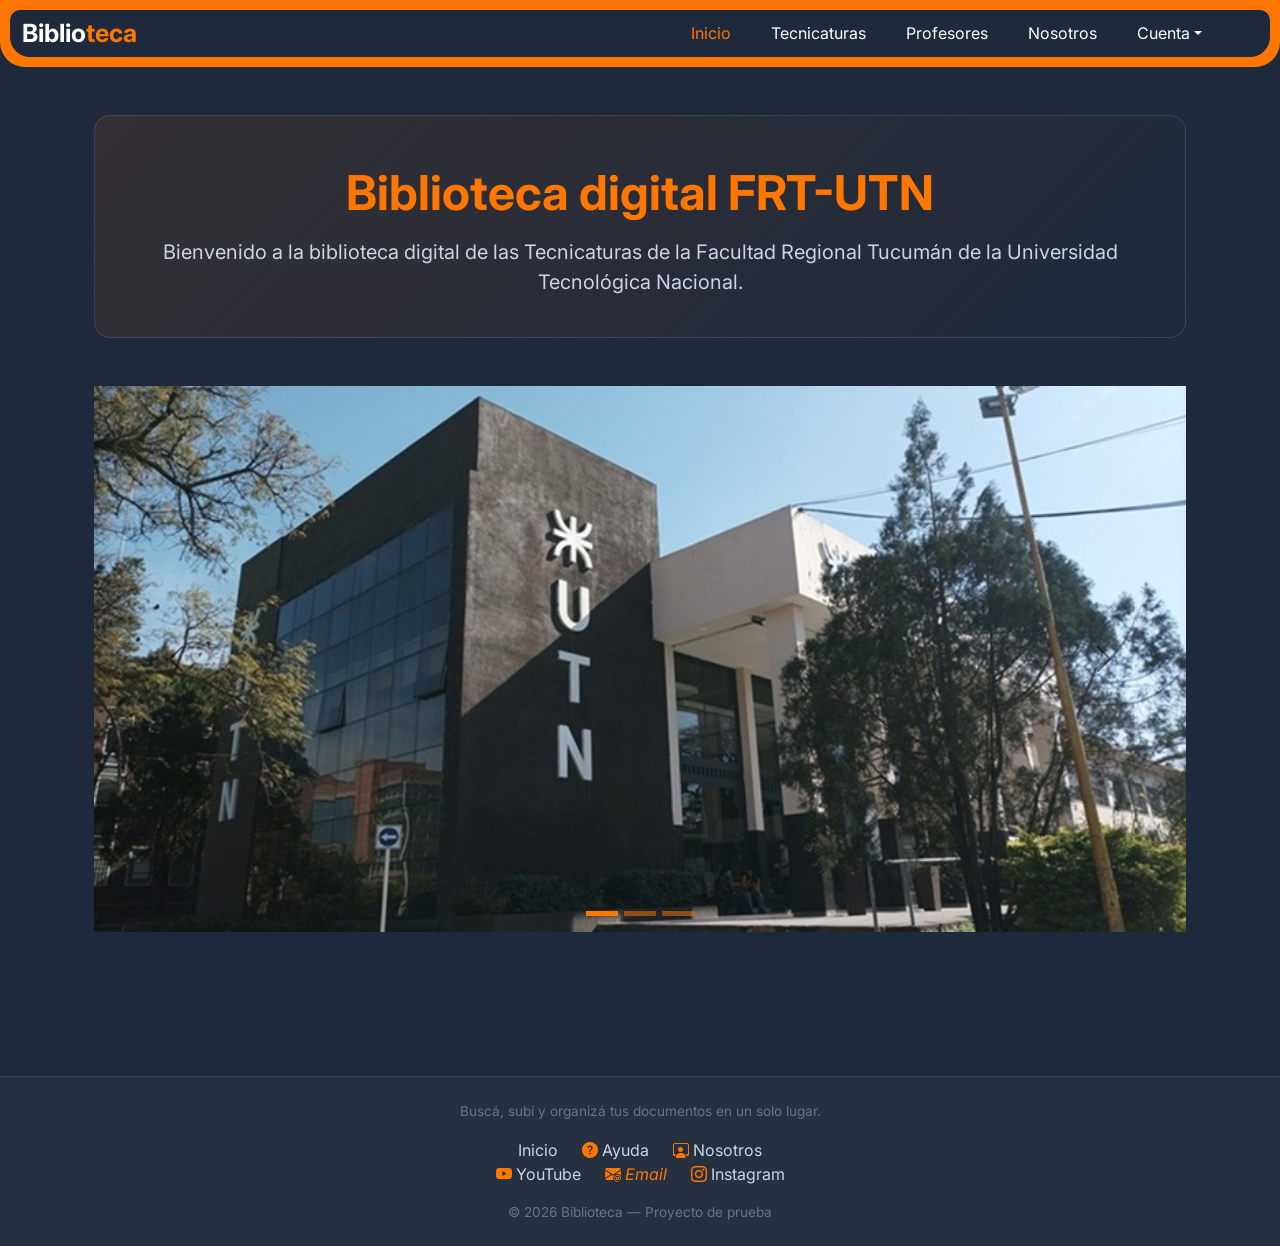
==== commit df7a28ec: "refactor:Navbar + seccion sobre nosotros" ====
--- a/index.html
+++ b/index.html
@@ -1,6 +1,5 @@
 <!DOCTYPE html>
 <html lang="es">
-
 <head>
     <meta charset="UTF-8">
     <meta name="description" content="Biblioteca virtual de la UTN-FRT para las tecnicaturas">
@@ -23,38 +22,16 @@
 </head>
 
 <body>
-    <header class="header">
-        <nav class="navbar navbar-expand-md" aria-label="Navegación principal">
-            <div class="container-fluid">
-                <a class="navbar-brand logo" href="#"><span class="logo-color1">Biblio</span><span
-                        class="logo-color2">teca</span></a>
-                <button class="navbar-toggler" type="button" data-bs-toggle="collapse"
-                    data-bs-target="#navbarNavDropdown" aria-controls="navbarNavDropdown" aria-expanded="false"
-                    aria-label="Toggle navigation">
-                    <span class="navbar-toggler-icon"></span>
-                </button>
-                <div class="collapse navbar-collapse" id="navbarNavDropdown">
-                    <ul class="navbar-nav ms-auto gap-4 me-5">
-                        <li class="nav-item"><a class="nav-link active" aria-current="page" href="#">Inicio</a></li>
-                        <li class="nav-item"><a class="nav-link" href="#tecnicaturas">Tecnicaturas</a></li>
-                        <li class="nav-item"><a class="nav-link" href="#profesores">Profesores</a></li>
-                        <li class="nav-item"><a class="nav-link" href="#recursos">Recursos</a></li>
-                        <li class="nav-item"><a class="nav-link" href="#">Nosotros</a></li>
-                        <li class="nav-item dropdown"><a class="nav-link dropdown-toggle" href="#" role="button"
-                                data-bs-toggle="dropdown" aria-expanded="false">Cuenta</a>
-                            <ul class="dropdown-menu">
-                                <li><a class="dropdown-item" href="#">Mi perfil</a></li>
-                                <li><a class="dropdown-item" href="#">Subir</a></li>
-                                <li><a class="dropdown-item" href="#">Cerrar sesión</a></li>
-                            </ul>
-                        </li>
-                    </ul>
-                </div>
-            </div>
-        </nav>
-    </header>
-
-    <main class="container my-5 px-4 pb-5 pt-5">
+    <div id="header"></div>
+    <script>
+        fetch("./components/header.html")
+        .then(response => response.text())
+        .then(html => {
+            document.getElementById("header").innerHTML = html;
+        });
+    </script>
+    
+    <main class="container my-5 px-4 pb-5">
         <section id="nosotro"
             class="nosotros text-center p-4 pt-5 pb-4 min-vh-40 d-flex flex-column justify-content-center align-items-center mb-5 rounded-4 border border-white border-opacity-10"
             aria-labelledby="titulo-nosotros">
@@ -78,17 +55,17 @@
                 </div>
                 <div class="carousel-inner">
                     <div class="carousel-item active" data-bs-interval="10000">
-                        <img src="/img/utn-1.jpg" class="d-block w-100" alt="...">
+                        <img src="/img/utn-1.jpg" class="foto-carrusel d-block w-100" alt="...">
                         <div class="carousel-caption d-none d-md-block">
                         </div>
                     </div>
                     <div class="carousel-item" data-bs-interval="2000">
-                        <img src="/img/utn-2.jpg" class="d-block w-100" alt="...">
+                        <img src="/img/utn-2.jpg" class="foto-carrusel d-block w-100" alt="...">
                         <div class="carousel-caption d-none d-md-block">
                         </div>
                     </div>
                     <div class="carousel-item">
-                        <img src="/img/utn-3.jpg" class="d-block w-100" alt="...">
+                        <img src="/img/utn-3.jpg" class="foto-carrusel d-block w-100" alt="...">
                         <div class="carousel-caption d-none d-md-block">
                         </div>
                     </div>
@@ -105,21 +82,23 @@
                 </button>
             </div>
         </section>
+        <div id="contenedorBtnArriba" class="position-fixed bottom-0 end-0 p-4 d-none">
+            <button id="btnTop" class="btnTop btn btn-primary rounded-circle" type="button">↑</button>
+        </div>
     </main>
-    <!-- Footer will be inserted here -->
+    
     <div id="footer"></div>
 
     <script>
-        fetch("/components/footer.html")
-            .then(response => response.text())
-            .then(html => {
-                document.getElementById("footer").innerHTML = html;
-            });
+        fetch("./components/footer.html")
+        .then(response => response.text())
+        .then(html => {
+            document.getElementById("footer").innerHTML = html;
+        });
     </script>
 
-    <script src="https://cdn.jsdelivr.net/npm/bootstrap@5.3.8/dist/js/bootstrap.bundle.min.js"
-        integrity="sha384-FKyoEForCGlyvwx9Hj09JcYn3nv7wiPVlz7YYwJrWVcXK/BmnVDxM+D2scQbITxI"
-        crossorigin="anonymous"></script>
+    <script src="https://cdn.jsdelivr.net/npm/bootstrap@5.3.8/dist/js/bootstrap.bundle.min.js" integrity="sha384-FKyoEForCGlyvwx9Hj09JcYn3nv7wiPVlz7YYwJrWVcXK/BmnVDxM+D2scQbITxI" crossorigin="anonymous"></script>
+    <script src="./components/btnArriba.js"></script>
 </body>
 
 </html>
--- a/style.css
+++ b/style.css
@@ -7,6 +7,8 @@
 
 :root {
     --color-primario: #1e293b;
+    --color-superficie: #334155;
+    --color-primario-suave: #64748b;
     --color-secundario: #ff7700;
     --color-btn: #d97757;
     --color-blanco: #ffffff;
@@ -14,6 +16,10 @@
     --sombra-card: 0 10px 20px rgba(0, 0, 0, 0.3);
 }
 
+html{
+    scroll-behavior: smooth;
+}
+
 /*----Navbar----*/
 
 body {
@@ -22,16 +28,29 @@
 }
 
 section {
-    scroll-margin-top: 130px;
+    scroll-margin-top: 5px;
+}
+
+hr {
+    border: none;
+    height: 5px;
+    background-color: var(--color-secundario);
+    box-shadow: 0 0 1rem var(--color-secundario);
+    border-radius: 10px;
+}
+
+.btnTop:hover {
+    background-color: var(--color-secundario);
 }
 
 .header {
-    position: fixed;
     top: 0;
     width: 100%;
-    padding: 1rem;
+    padding: .6rem;
     background-color: var(--color-secundario);
     z-index: 1000;
+    border-bottom-left-radius: 25px;
+    border-bottom-right-radius: 25px;
 }
 
 .logo {
@@ -56,7 +75,11 @@
 
 .navbar {
     background: var(--color-primario);
-    border-radius: 20px;
+    border-top-left-radius: 10px ;
+    border-top-right-radius: 10px ;
+    border-bottom-left-radius: 20px;
+    border-bottom-right-radius: 20px;
+
 }
 
 /*--Menú hamburguesa--*/
@@ -102,7 +125,6 @@
 }
 
 /* main */
-
 .nosotros {
     background: linear-gradient(135deg, rgba(255, 119, 0, 0.1) 0%, rgba(30, 41, 59, 1) 100%);
     border: 1px solid rgba(255, 255, 255, 0.1);
@@ -137,7 +159,7 @@
     width: 100%;
 }
 
-#tecnicaturas h2 {
+h2 {
     color: var(--color-secundario);
     background: linear-gradient(135deg, rgba(255, 119, 0, 0.1) 0%, rgba(30, 41, 59, 1) 100%);
     border-radius: 20px;
@@ -266,6 +288,25 @@
     color: #64748b;
     font-size: 0.85rem;
 }
+
+
+/*----btnVolVerArriba-----*/
+
+.btnTop {
+    width: 50px;
+    height: 50px;
+    font-size: 20px;
+    color: var(--color-primario);
+    background-color: var(--color-secundario);
+    border: 1px solid rgba(255, 255, 255, 0.1);
+    transition: .3s;
+}
+
+.btnTop:hover {
+    transform: scale(1.15);
+    box-shadow: 0 0 1rem var(--color-secundario)
+}
+
 
 
 /*
@@ -466,6 +507,19 @@
     border-top: 1px solid rgba(255, 255, 255, 0.1);
   padding: 2.5rem 1rem 1.5rem 1rem;
     text-align: center;
+.footer-links a {
+    color: var(--color-texto-suave);
+    text-decoration: none;
+    transition: 0.3s;
+}
+
+.footer-links a:hover {
+    color: var(--color-secundario);
+}
+
+.footer p {
+    color: var(--color-texto-suave);
+    font-size: 0.85rem;
 }
 */
 
@@ -597,4 +651,122 @@
         flex-direction: column;
         gap: 0.8rem;
     }
+}
+
+/*-----preguntas-frecuentes-----*/
+
+.accordion-button:not(.collapsed) {
+    background-color: var(--color-texto-suave);
+    color: var(--color-blanco);
+    box-shadow: none;
+    transition: .4s;
+}
+
+.accordion-button {
+    color: var(--color-blanco);
+    background: linear-gradient(120deg, #1e293b 30%, #ff7700 100%);
+}
+
+.accordion-button:focus {
+    box-shadow: none;
+}
+
+.accordion-button{
+    transition: .4s;
+}
+
+.accordion-item {
+    border: solid 2px var(--color-secundario);
+    margin-bottom: 10px;
+    border-radius: 8px;
+    overflow: hidden;
+}
+
+.accordion-button:hover {
+    padding-left: 25px;
+}
+
+.accordion-collapse {
+    transition: height 0.35s ease;
+}
+
+.accordion-body {
+    background: var(--color-secundario);
+    color: var(--color-blanco);
+    transition: opacity 0.4s ease;
+}
+
+/*-----sobre-nosotros-----*/
+
+.lista-nosotros{
+    list-style-type: none;
+}
+
+.lista-nosotros li a{
+    background: linear-gradient(135deg, rgba(255, 119, 0, 0.1) 0%, rgba(30, 41, 59, 1) 100%);
+    border: 2px solid var(--color-secundario);
+    border-radius: 5px;
+    padding: 8px;
+    text-decoration: none;
+    color: var(--color-blanco);
+    transition: .3s;
+}
+
+.card-perfil {
+    border-radius: 25px;
+}
+
+.card-img-top {
+    width: 180px;
+    height: 180px;
+    object-fit: cover;
+    border-radius: 50%;
+    margin: 20px auto 0;
+}
+
+.card-perfil, .btn-perfil, .card-proyecto {
+    background: linear-gradient(135deg, rgba(255, 119, 0, 0.1) 0%, rgba(30, 41, 59, 1) 100%);
+    transition: .3s;
+}
+
+.btn-perfil { 
+    border-color: var(--color-secundario);
+    background: var(--color-primario);
+}
+
+.card-body, .card-proyecto{
+    border-radius: 20px;
+    color: var(--color-blanco);
+    
+}
+
+.card-perfil:hover, .btn-perfil:hover, .lista-nosotros li a:hover, .card-proyecto:hover {
+    transform: scale(1.02);
+    box-shadow: 0 0 1rem var(--color-secundario);
+    border-color: var(--color-secundario);
+}
+
+.btn-perfil:hover {
+    background: var(--color-secundario);
+}
+
+/*-----formulario-----*/
+
+.form-contacto {
+    max-width: 700px;
+    margin: 0 auto;
+}
+
+.form-label, .bi {
+    color: var(--color-secundario);
+}
+.form-control {
+    border: 2px solid var(--color-primario);
+    transition: .3s;
+
+}
+
+.form-control:focus {
+    border-color: var(--color-secundario);
+    box-shadow: 0 0 1rem var(--color-secundario);
 }
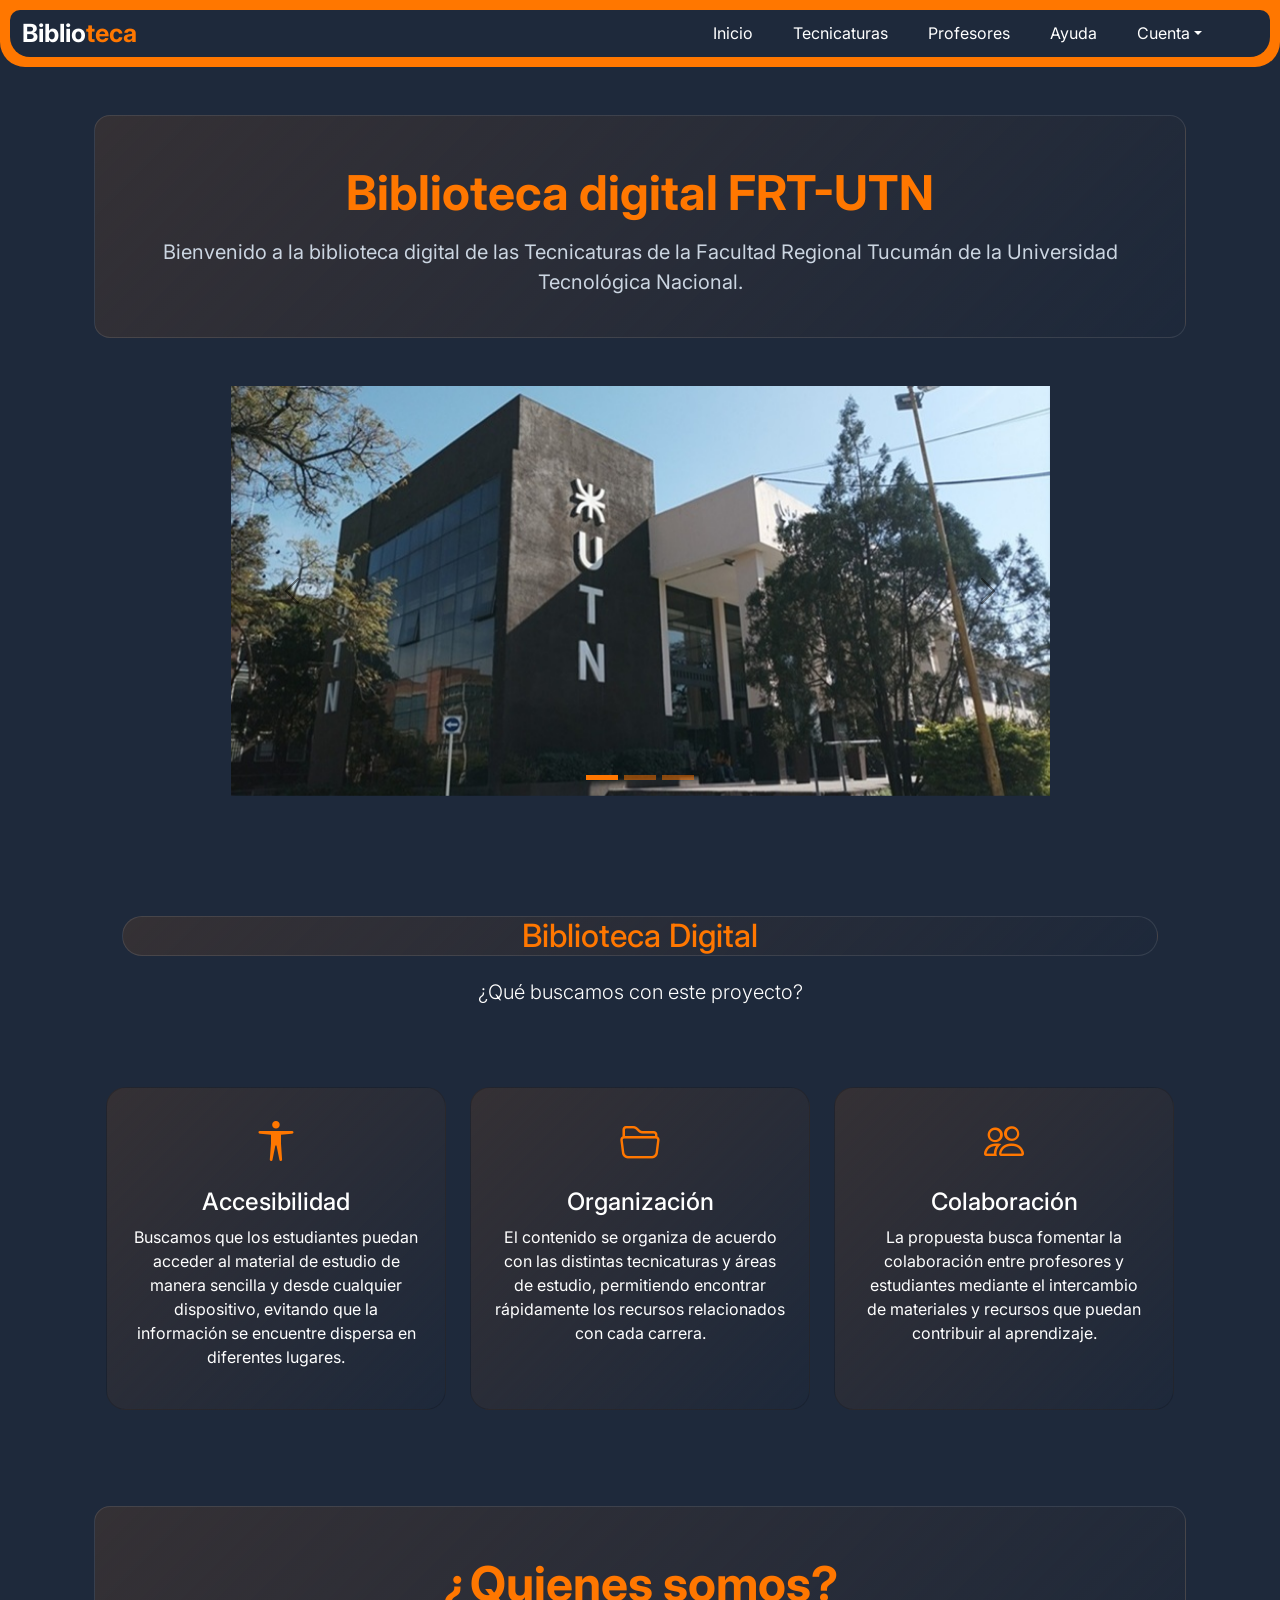
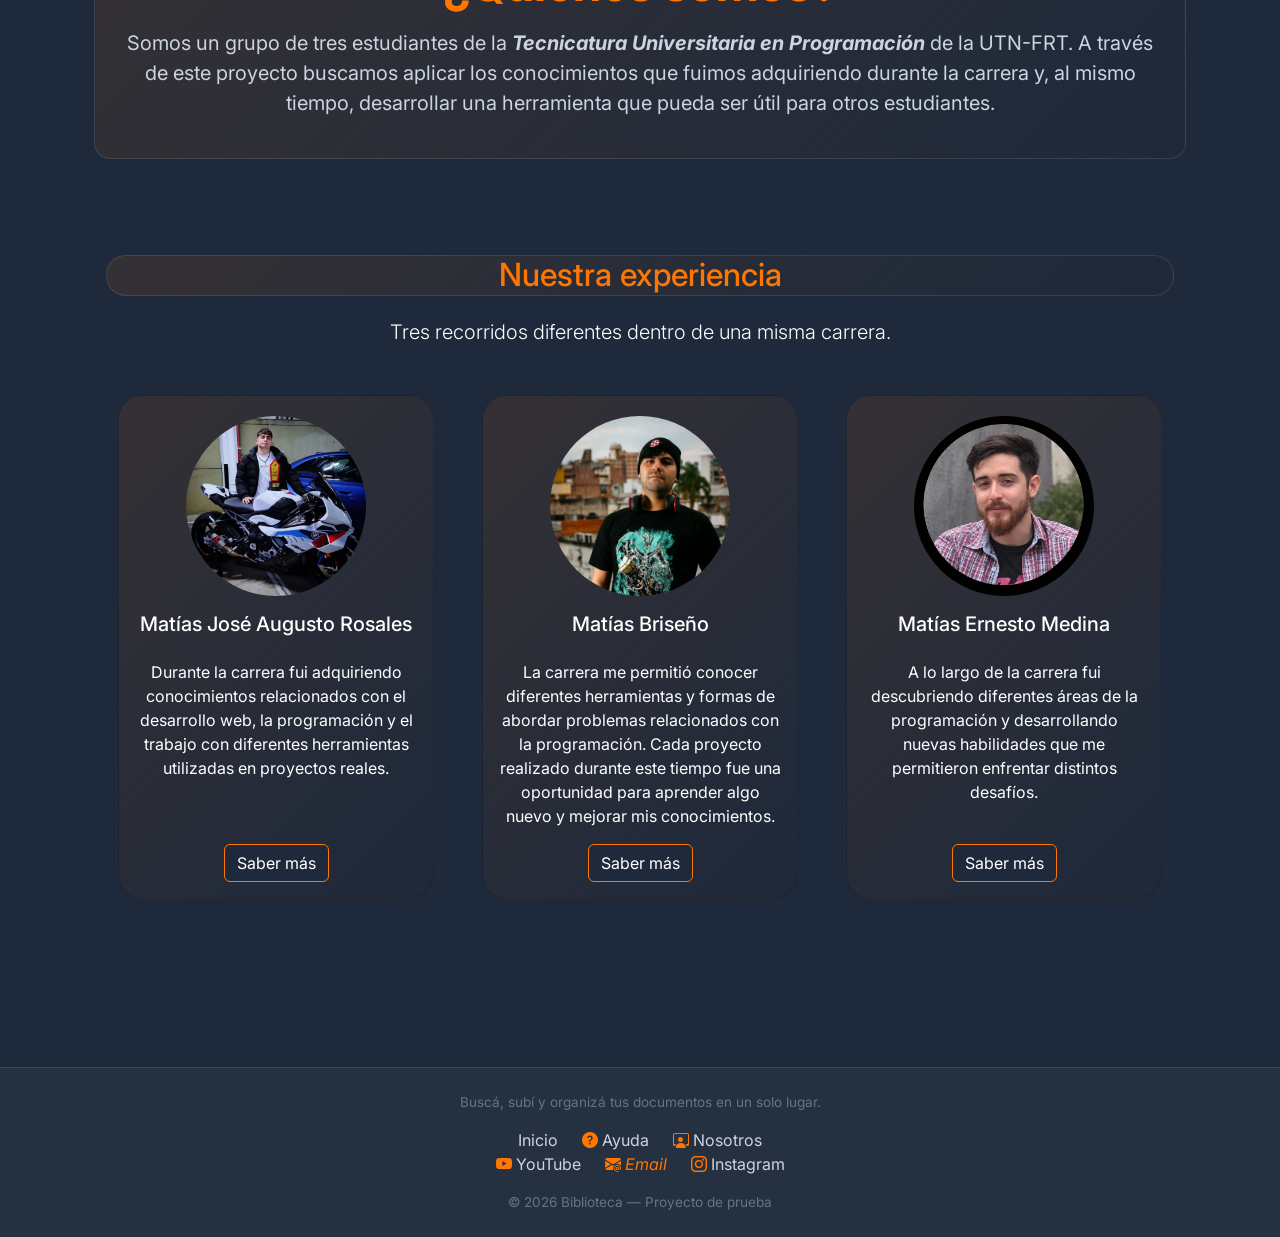
==== commit 413e248b: "feat:modificaciones entre los html" ====
--- a/index.html
+++ b/index.html
@@ -44,7 +44,7 @@
         </section>
 
         <section id="carrusel" class="mb-5">
-            <div id="carouselExampleDark" class="carousel carousel-dark slide">
+            <div id="carouselExampleDark" class="carousel carousel-dark m-auto slide w-75 h-20">
                 <div class="carousel-indicators">
                     <button id="btn-indicadorCarrusel" type="button" data-bs-target="#carouselExampleDark"
                         data-bs-slide-to="0" class="active" aria-current="true" aria-label="Slide 1"></button>
@@ -65,7 +65,7 @@
                         </div>
                     </div>
                     <div class="carousel-item">
-                        <img src="/img/utn-3.jpg" class="foto-carrusel d-block w-100" alt="...">
+                        <img src="/img/utn-3.jpg" class="foto-carrusel d-block img-fluid w-100" alt="...">
                         <div class="carousel-caption d-none d-md-block">
                         </div>
                     </div>
@@ -82,6 +82,105 @@
                 </button>
             </div>
         </section>
+
+        <section id="proyecto" class="container-fluid py-5 mb-5">
+            <div class="text-center mt-2 mb-5 p-3">
+                <h2>Biblioteca Digital</h2>
+                <p class="lead text-center my-3">¿Qué buscamos con este proyecto?</p>
+            </div>
+            <div class="row g-4">
+                <!-- Accesibilidad -->
+                <div class="col-12 col-md-4">
+                    <div class="card-proyecto card h-100 text-center p-4">
+                        <div class="mb-3">
+                            <i class="bi bi-universal-access fs-1"></i>
+                        </div>
+                        <h3 class="h4">Accesibilidad</h3>
+                        <p>Buscamos que los estudiantes puedan acceder al material de estudio de manera sencilla y desde cualquier dispositivo, evitando que la información se encuentre dispersa en diferentes lugares.</p>
+                    </div>
+                </div>
+                <!-- Organización -->
+                <div class="col-12 col-md-4">
+                    <div class="card-proyecto card h-100 text-center p-4">
+                        <div class="mb-3">
+                            <i class="bi bi-folder2-open fs-1"></i>
+                        </div>
+                        <h3 class="h4">Organización</h3>
+                        <p>El contenido se organiza de acuerdo con las distintas tecnicaturas y áreas de estudio, permitiendo encontrar rápidamente los recursos relacionados con cada carrera.</p>
+                    </div>
+                </div>
+                <!-- Colaboración -->
+                <div class="col-12 col-md-4">
+                    <div class="card-proyecto card h-100 text-center p-4">
+                        <div class="mb-3">
+                            <i class="bi bi-people fs-1"></i>
+                        </div>
+                        <h3 class="h4">Colaboración</h3>
+                        <p>La propuesta busca fomentar la colaboración entre profesores y estudiantes mediante el intercambio de materiales y recursos que puedan contribuir al aprendizaje.</p>
+                    </div>
+                </div>
+            </div>
+        </section>
+
+        <section class="nosotros text-center p-4 pt-5 pb-4 min-vh-40 d-flex flex-column justify-content-center align-items-center mb-5 rounded-4 border border-white border-opacity-10" aria-labelledby="titulo-nosotros">
+            <div>
+                <h1 id="titulo-nosotros" class="display-5 fw-bold mb-3">¿Quienes somos?</h1>
+                <p class="fs-5 mx-auto lh-base max-w-700">Somos un grupo de tres estudiantes de la <b><i>Tecnicatura Universitaria en Programación</i></b> de la UTN-FRT. A través de este proyecto buscamos aplicar los conocimientos que fuimos adquiriendo durante la carrera y, al mismo tiempo, desarrollar una herramienta que pueda ser útil para otros estudiantes.</p>
+            </div>
+        </section>
+
+        <section id="experiencia" class="container-experiencia container-fluid py-4 mb-5">
+            <div class="text-center mt-4 mb-5">
+                <h2 >Nuestra experiencia</h2>
+                <p class="lead text-center my-3 mb-5">Tres recorridos diferentes dentro de una misma carrera.</p>
+            </div>
+
+            <div class="container">
+                <div class="row g-5">
+
+                    <div class="col-12 col-md-4">
+                        <div class="card-perfil card h-100">
+                            <img src="/img/foto-perfil-1.jpeg" class="card-img-top" alt="foto-perfil-1">
+                            <div class="card-body d-flex flex-column">
+                                <h5 class="card-title text-center">Matías José Augusto Rosales</h5>
+                                <p class="card-text mt-3 text-center">
+                                    Durante la carrera fui adquiriendo conocimientos relacionados con el desarrollo web, la programación y el trabajo con diferentes herramientas utilizadas en proyectos reales.
+                                </p>
+                                <a href="#" class="btn-perfil btn btn-primary mt-auto mx-auto">Saber más</a>
+                            </div>
+                        </div>
+                    </div>
+
+                    <div class="col-12 col-md-4">
+                        <div class="card-perfil card h-100">
+                            <img src="/img/foto-perfil-3.jpeg" class="card-img-top" alt="Foto-perfil-2">
+                            <div class="card-body d-flex flex-column">
+                                <h5 class="card-title text-center">Matías Briseño</h5>
+                                <p class="card-text mt-3 text-center">
+                                    La carrera me permitió conocer diferentes herramientas y formas de abordar problemas relacionados con la programación. Cada proyecto realizado durante este tiempo fue una oportunidad para aprender algo nuevo y mejorar mis conocimientos.
+                                </p>
+                                <a href="#" class="btn-perfil btn btn-primary mt-auto mx-auto">Saber más</a>
+                            </div>
+                        </div>
+                    </div>
+
+                    <div class="col-12 col-md-4">
+                        <div class="card-perfil card h-100">
+                            <img src="/img/foto-perfil-2.jpeg" class="card-img-top" alt="Foto-perfil-3">
+                            <div class="card-body d-flex flex-column">
+                                <h5 class="card-title text-center">Matías Ernesto Medina</h5>
+                                <p class="card-text mt-3 text-center">
+                                    A lo largo de la carrera fui descubriendo diferentes áreas de la programación y desarrollando nuevas habilidades que me permitieron enfrentar distintos desafíos.
+                                </p>
+                                <a href="#" class="btn-perfil btn btn-primary mt-auto mx-auto">Saber más</a>
+                            </div>
+                        </div>
+                    </div>
+
+                </div>
+            </div>
+        </section>
+
         <div id="contenedorBtnArriba" class="position-fixed bottom-0 end-0 p-4 d-none">
             <button id="btnTop" class="btnTop btn btn-primary rounded-circle" type="button">↑</button>
         </div>
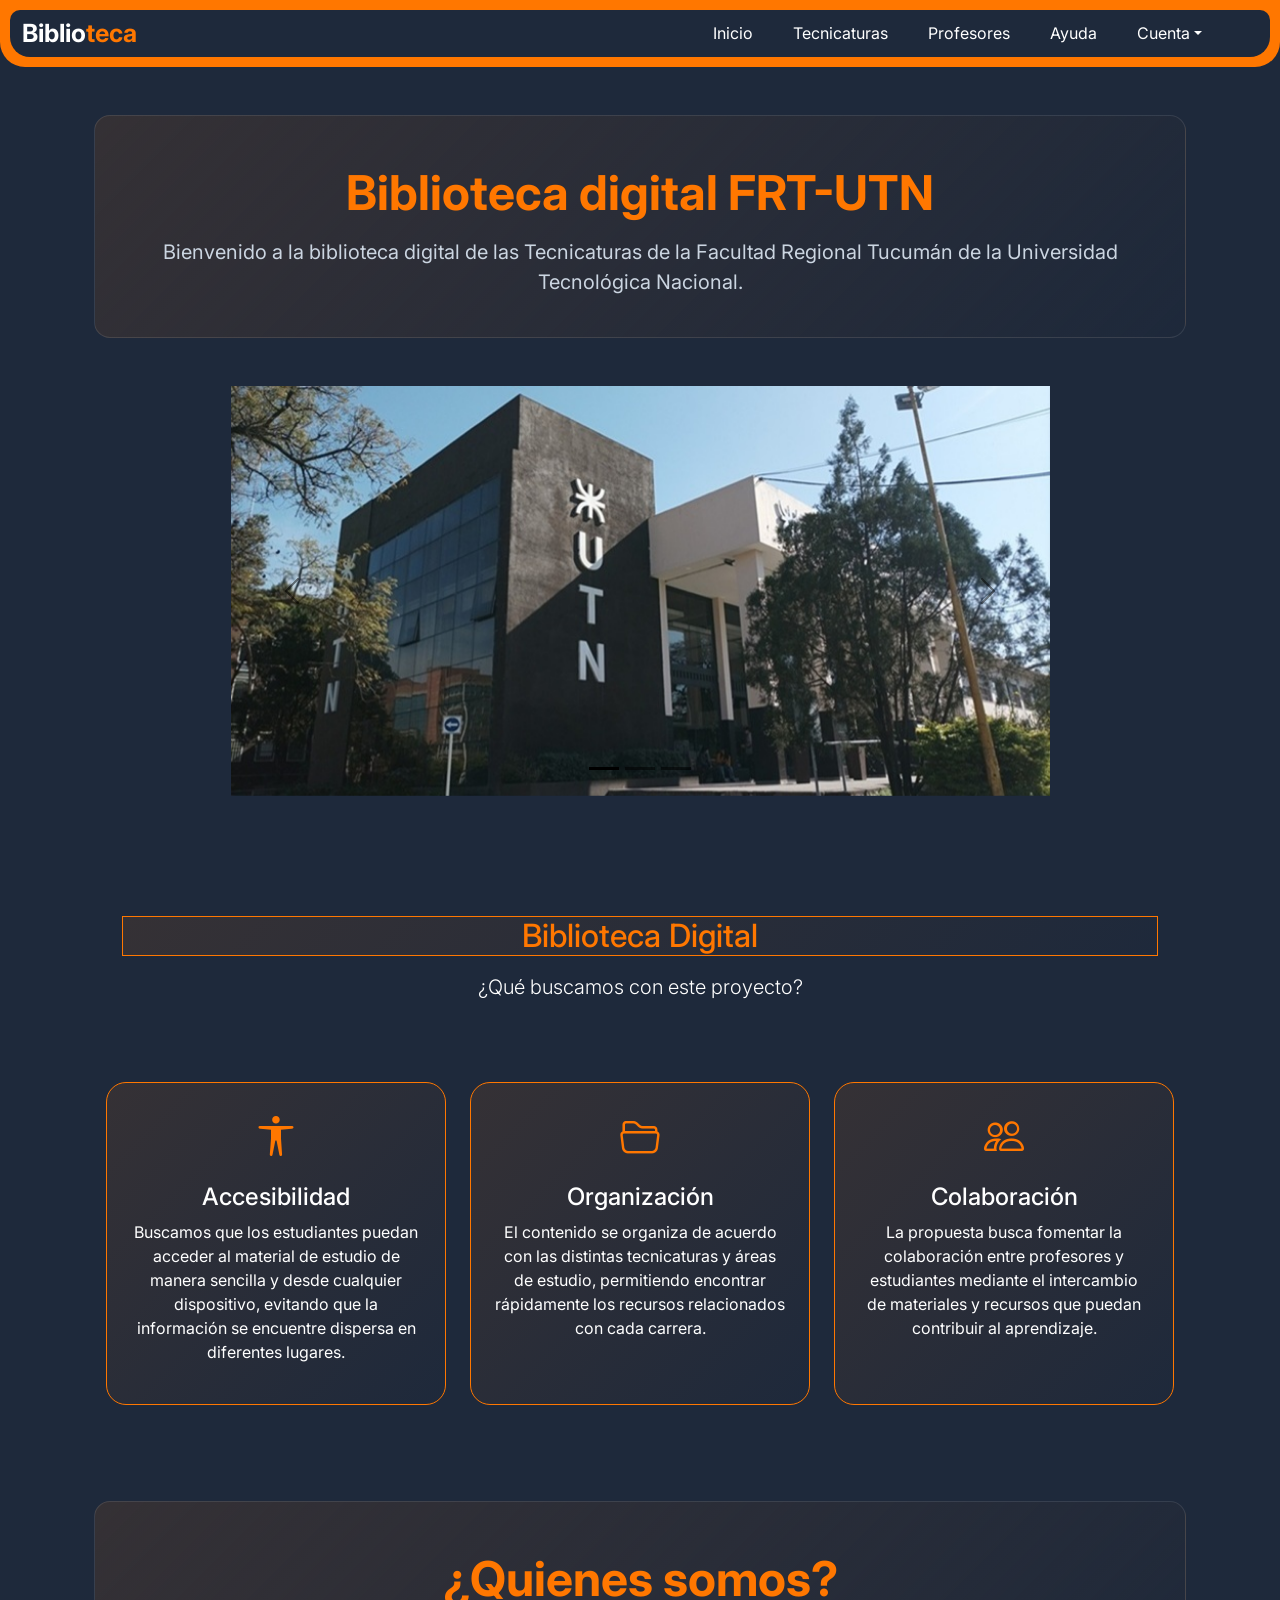
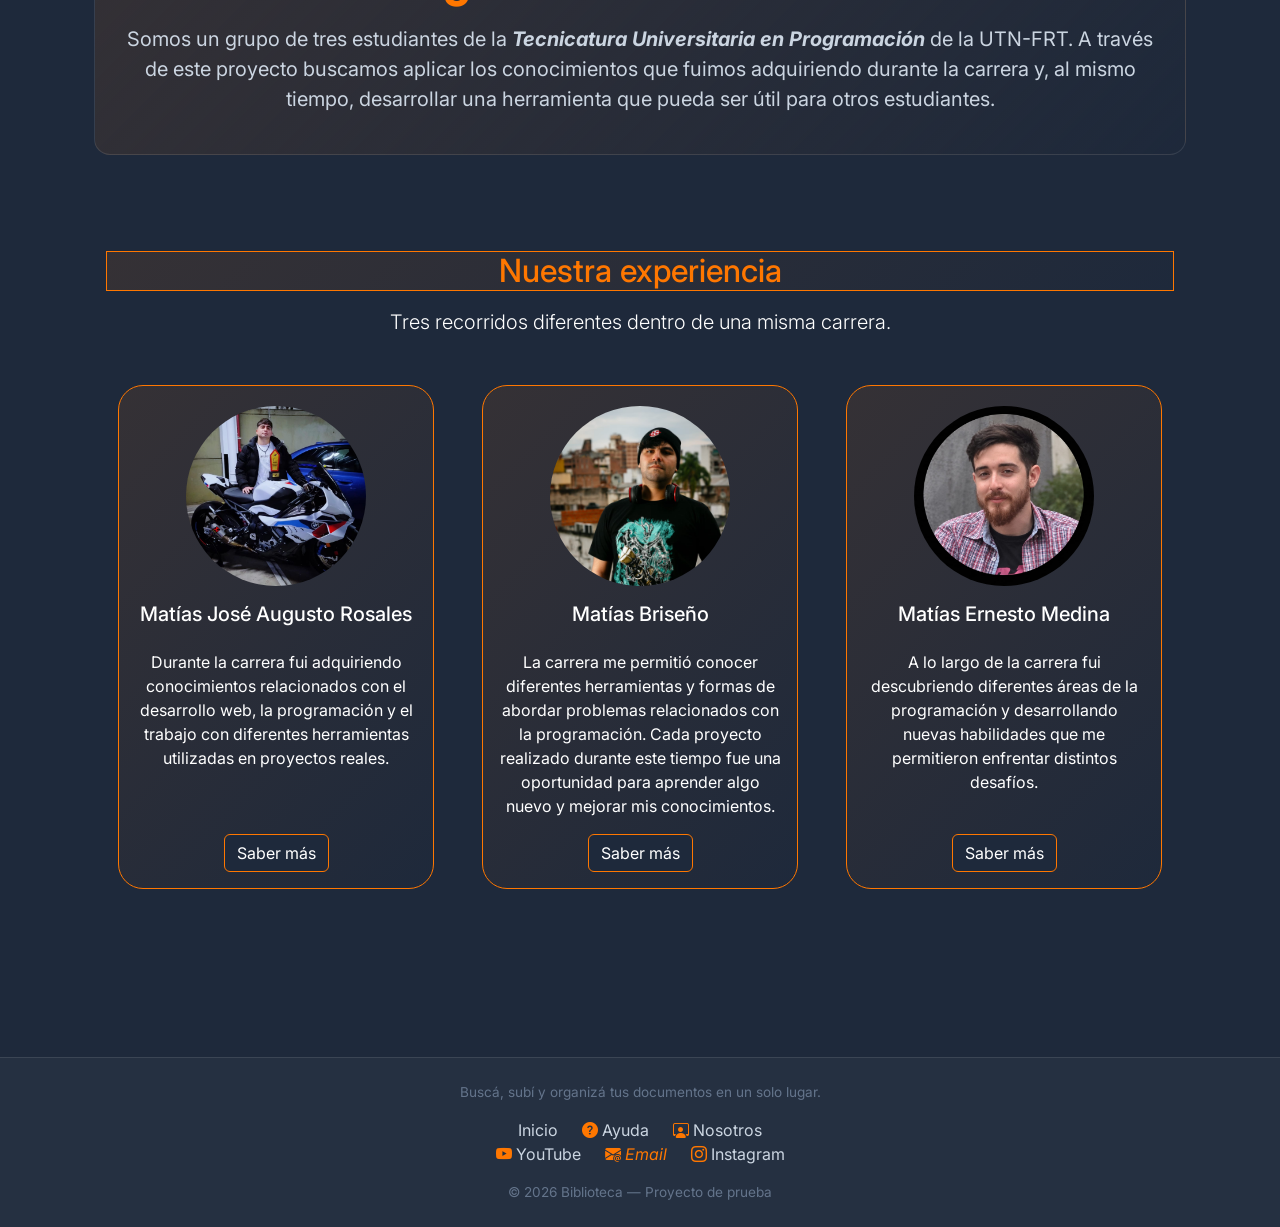
==== commit a5b03037: "refactor:rediseño de la seccion tecnicaturas" ====
--- a/index.html
+++ b/index.html
@@ -55,17 +55,17 @@
                 </div>
                 <div class="carousel-inner">
                     <div class="carousel-item active" data-bs-interval="10000">
-                        <img src="/img/utn-1.jpg" class="foto-carrusel d-block w-100" alt="...">
+                        <img src="/img/utn-1.jpg" class="foto-carrusel d-block w-100" alt="Edificio de la UTN-Tucumán">
                         <div class="carousel-caption d-none d-md-block">
                         </div>
                     </div>
                     <div class="carousel-item" data-bs-interval="2000">
-                        <img src="/img/utn-2.jpg" class="foto-carrusel d-block w-100" alt="...">
+                        <img src="/img/utn-2.jpg" class="foto-carrusel d-block w-100" alt="Logo de la UTN-Tucumán">
                         <div class="carousel-caption d-none d-md-block">
                         </div>
                     </div>
                     <div class="carousel-item">
-                        <img src="/img/utn-3.jpg" class="foto-carrusel d-block img-fluid w-100" alt="...">
+                        <img src="/img/utn-3.jpg" class="foto-carrusel d-block img-fluid w-100" alt="alumnos de programación de la UTN-Tucumán">
                         <div class="carousel-caption d-none d-md-block">
                         </div>
                     </div>
--- a/style.css
+++ b/style.css
@@ -16,7 +16,7 @@
     --sombra-card: 0 10px 20px rgba(0, 0, 0, 0.3);
 }
 
-html{
+html {
     scroll-behavior: smooth;
 }
 
@@ -75,8 +75,8 @@
 
 .navbar {
     background: var(--color-primario);
-    border-top-left-radius: 10px ;
-    border-top-right-radius: 10px ;
+    border-top-left-radius: 10px;
+    border-top-right-radius: 10px;
     border-bottom-left-radius: 20px;
     border-bottom-right-radius: 20px;
 
@@ -138,7 +138,7 @@
     color: var(--color-texto-suave);
 }
 
-#btn-indicadorCarrusel {
+.carouselExampleDark {
     background-color: var(--color-secundario);
     border: 1px solid var(--color-secundario);
 }
@@ -157,14 +157,6 @@
 
 #tecnicaturas {
     width: 100%;
-}
-
-h2 {
-    color: var(--color-secundario);
-    background: linear-gradient(135deg, rgba(255, 119, 0, 0.1) 0%, rgba(30, 41, 59, 1) 100%);
-    border-radius: 20px;
-    margin-bottom: 2%;
-    border: 1px solid rgba(255, 255, 255, 0.1);
 }
 
 #tecnicaturas p {
@@ -185,6 +177,11 @@
     color: var(--color-blanco);
 }
 
+.card {
+    background: linear-gradient(135deg, rgba(255, 119, 0, 0.1) 0%, rgba(30, 41, 59, 1) 100%);
+    border-color: var(--color-secundario);
+}
+
 /* SECCIÓN PROFESORES */
 
 #profesores h2 {
@@ -202,6 +199,11 @@
     transition: 0.5s;
 }
 
+.cardProfesor {
+    background: linear-gradient(135deg, rgba(255, 119, 0, 0.1) 0%, rgba(30, 41, 59, 1) 100%);
+    border: 1px solid rgba(255, 255, 255, 0.1);
+}
+
 #cardProfesor:hover {
     background: linear-gradient(135deg, rgba(255, 119, 0, 0.1) 0%, rgba(30, 41, 59, 1) 100%);
     box-shadow: var(--sombra-card);
@@ -234,7 +236,7 @@
 h2 {
     color: var(--color-secundario);
     background: linear-gradient(135deg, rgba(255, 119, 0, 0.1) 0%, rgba(30, 41, 59, 1) 100%);
-    border: 1px solid rgba(255, 255, 255, 0.1);
+    border: 1px solid var(--color-secundario);
 }
 
 .btn-tecnicatura,
@@ -671,7 +673,7 @@
     box-shadow: none;
 }
 
-.accordion-button{
+.accordion-button {
     transition: .4s;
 }
 
@@ -698,11 +700,11 @@
 
 /*-----sobre-nosotros-----*/
 
-.lista-nosotros{
+.lista-nosotros {
     list-style-type: none;
 }
 
-.lista-nosotros li a{
+.lista-nosotros li a {
     background: linear-gradient(135deg, rgba(255, 119, 0, 0.1) 0%, rgba(30, 41, 59, 1) 100%);
     border: 2px solid var(--color-secundario);
     border-radius: 5px;
@@ -724,23 +726,29 @@
     margin: 20px auto 0;
 }
 
-.card-perfil, .btn-perfil, .card-proyecto {
+.card-perfil,
+.btn-perfil,
+.card-proyecto {
     background: linear-gradient(135deg, rgba(255, 119, 0, 0.1) 0%, rgba(30, 41, 59, 1) 100%);
     transition: .3s;
 }
 
-.btn-perfil { 
+.btn-perfil {
     border-color: var(--color-secundario);
     background: var(--color-primario);
 }
 
-.card-body, .card-proyecto{
+.card-body,
+.card-proyecto {
     border-radius: 20px;
     color: var(--color-blanco);
-    
-}
-
-.card-perfil:hover, .btn-perfil:hover, .lista-nosotros li a:hover, .card-proyecto:hover {
+
+}
+
+.card-perfil:hover,
+.btn-perfil:hover,
+.lista-nosotros li a:hover,
+.card-proyecto:hover {
     transform: scale(1.02);
     box-shadow: 0 0 1rem var(--color-secundario);
     border-color: var(--color-secundario);
@@ -757,9 +765,11 @@
     margin: 0 auto;
 }
 
-.form-label, .bi {
-    color: var(--color-secundario);
-}
+.form-label,
+.bi {
+    color: var(--color-secundario);
+}
+
 .form-control {
     border: 2px solid var(--color-primario);
     transition: .3s;
